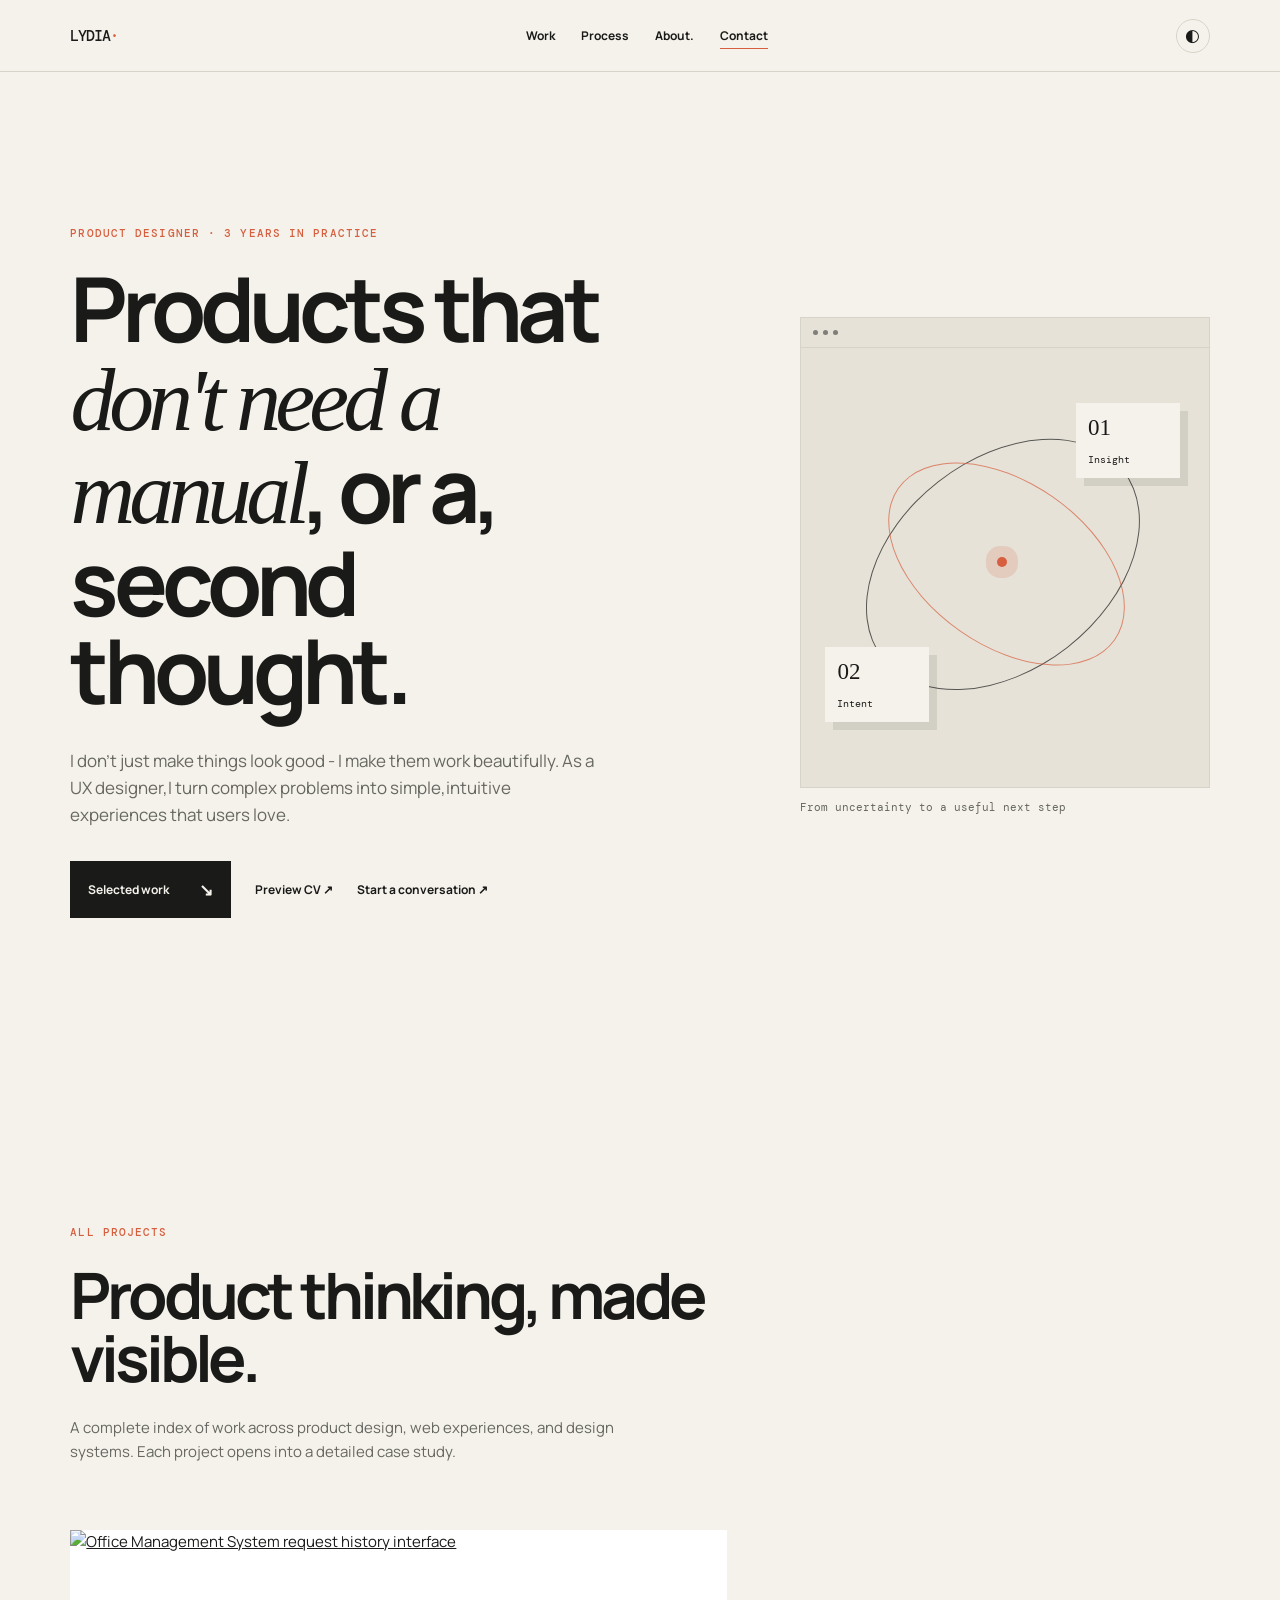
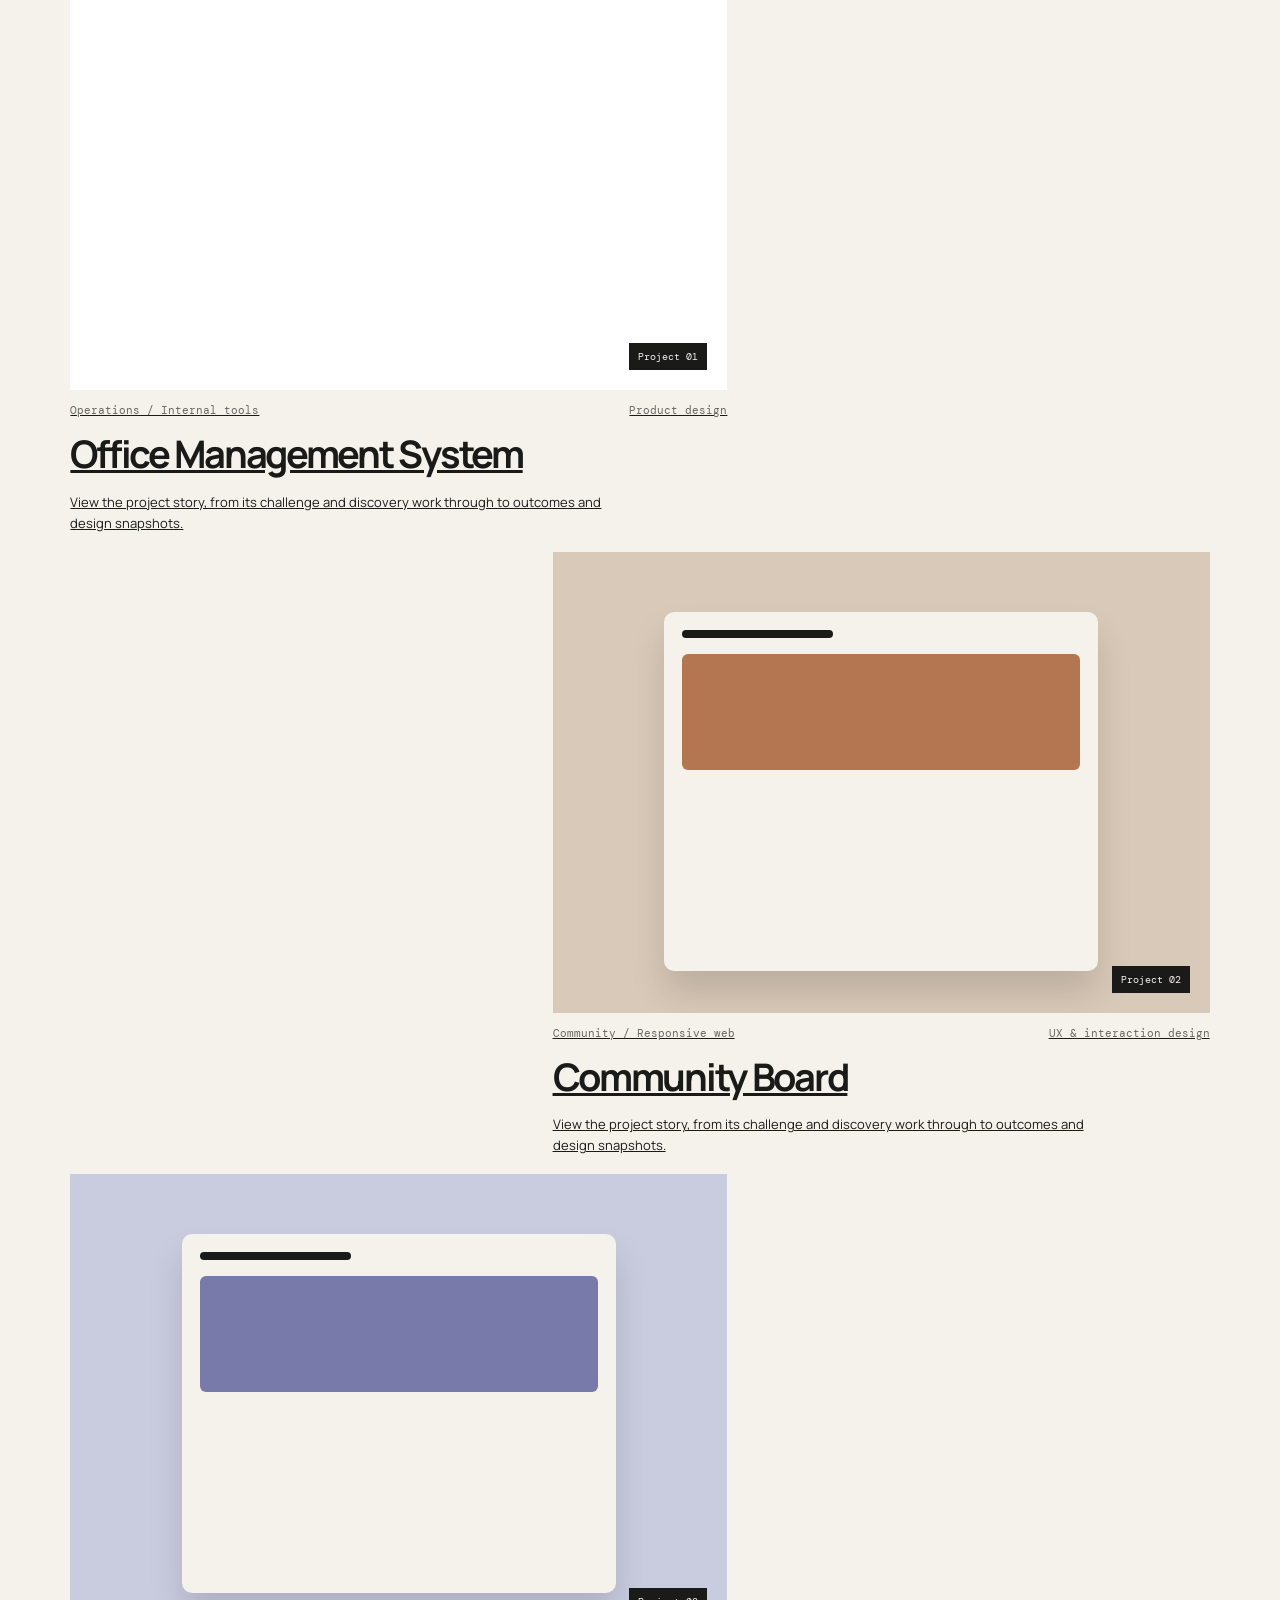
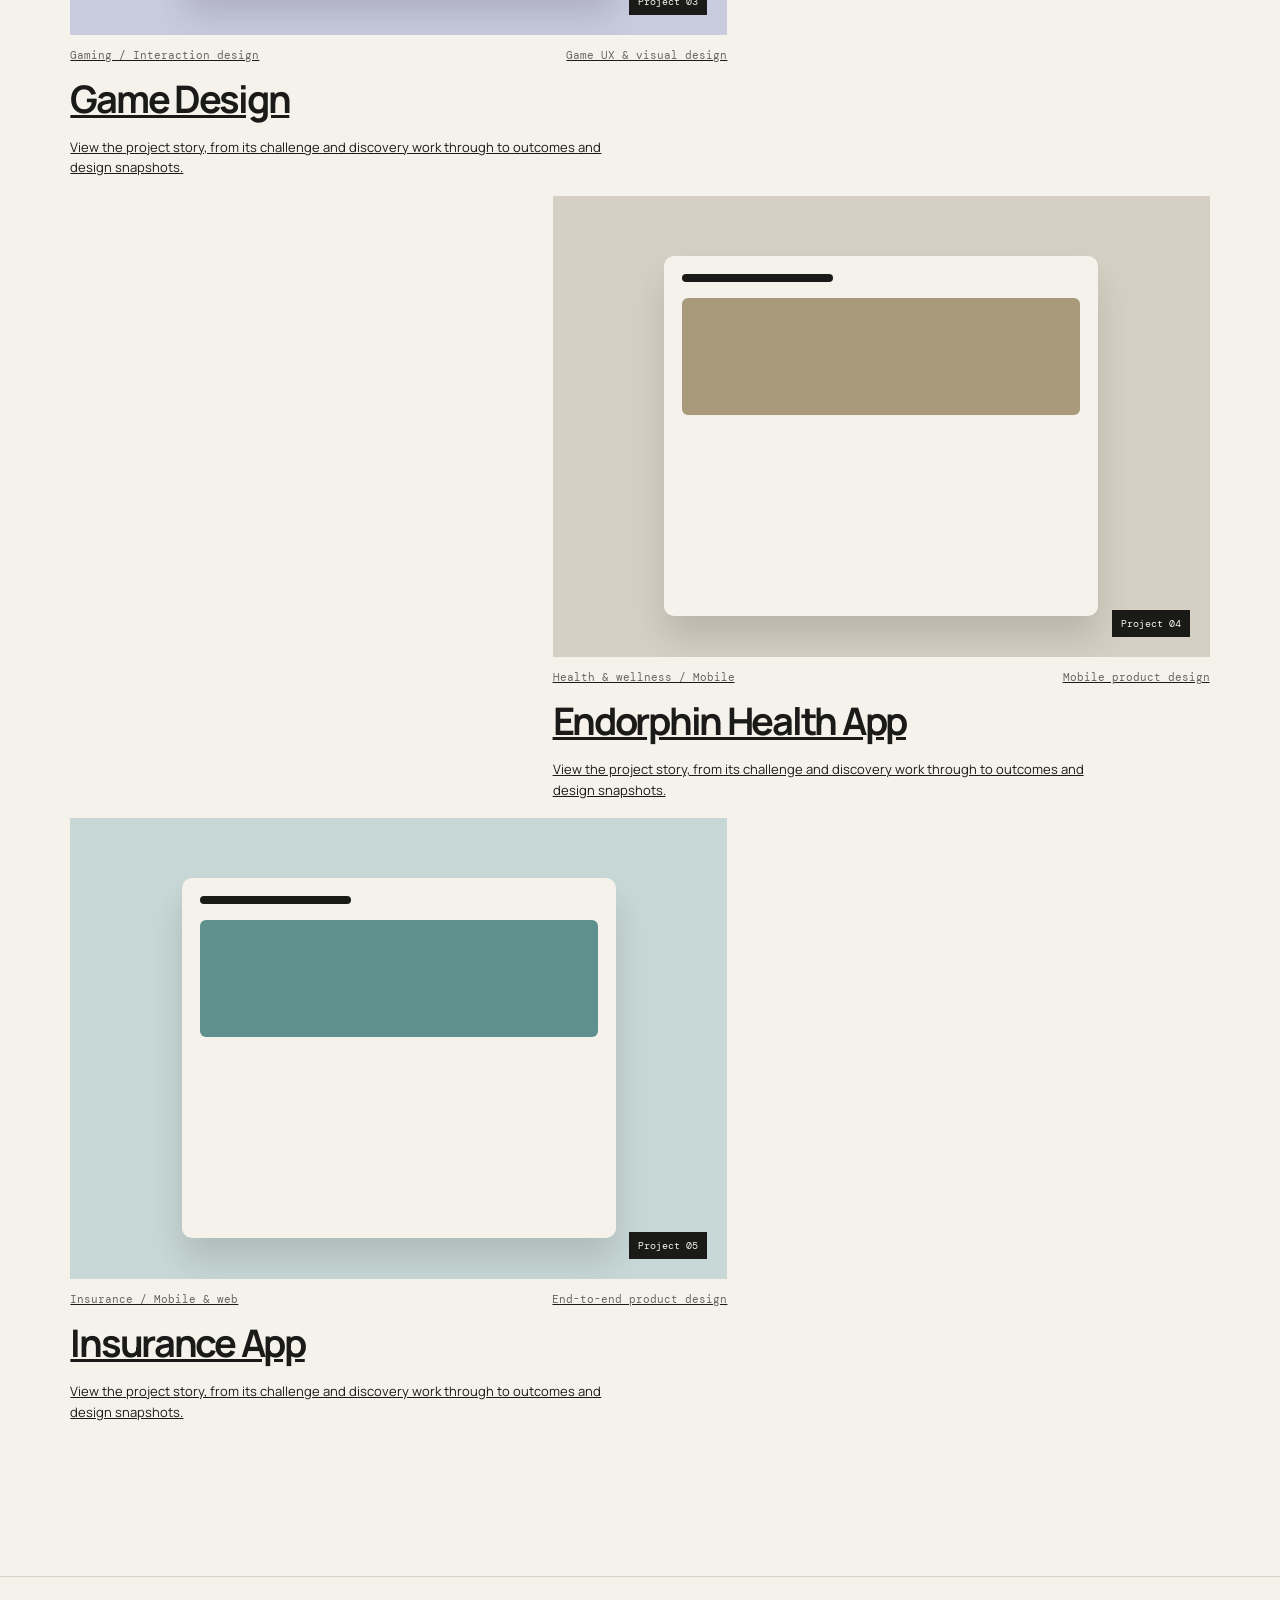
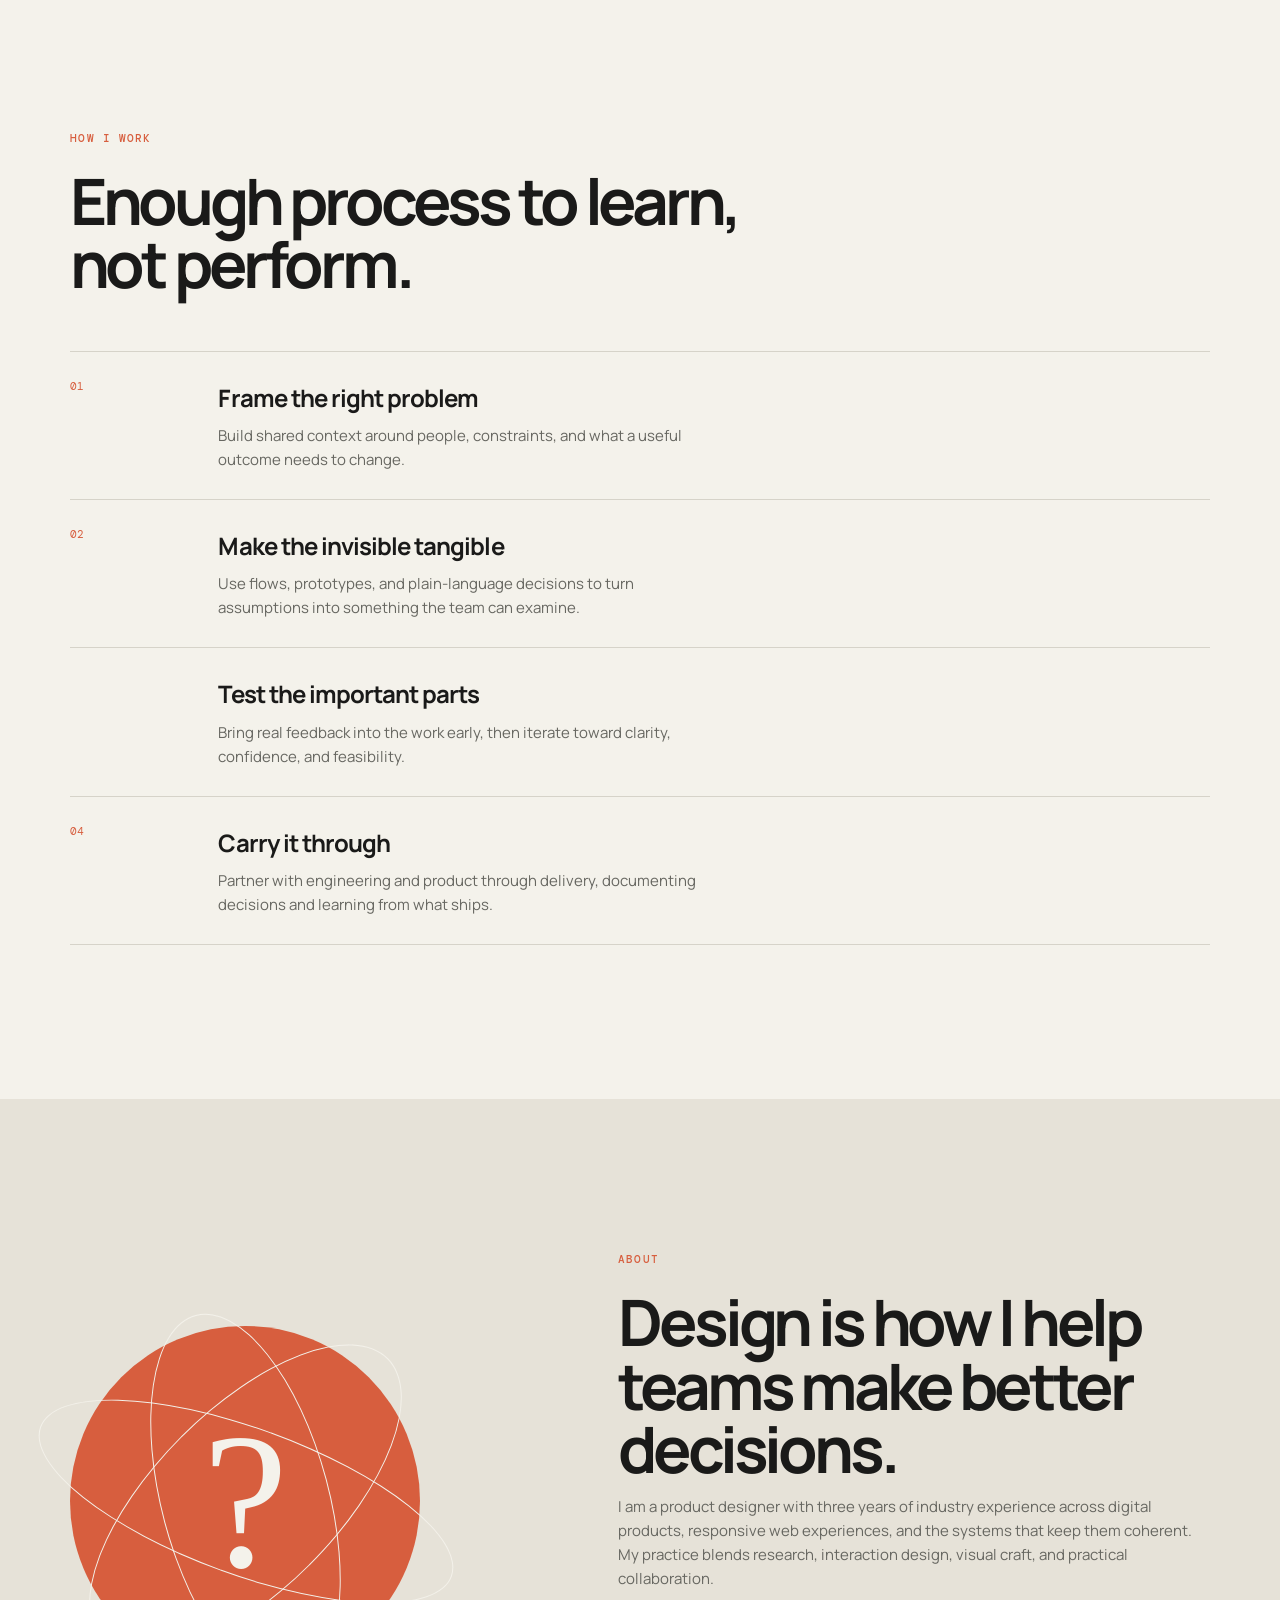
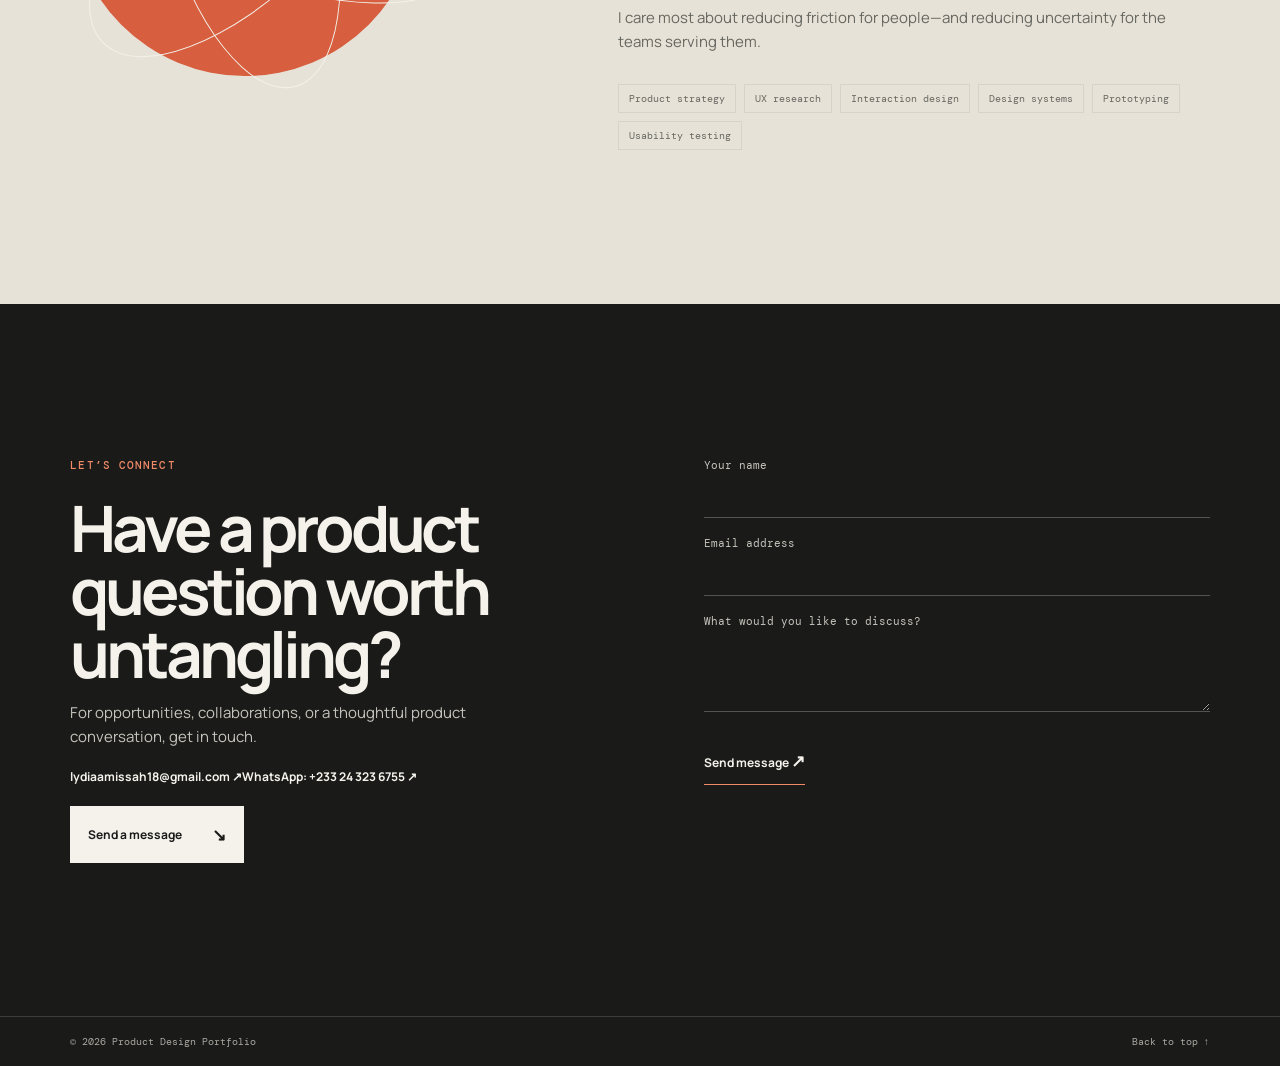
==== index.html @ f897aefe "Add WhatsApp contact link" ====
<!doctype html>
<html lang="en">
  <head>
    <meta charset="UTF-8" />
    <meta name="viewport" content="width=device-width, initial-scale=1.0" />
    <meta name="description" content="Product design portfolio" />
    <title>Product Designer — Portfolio</title>
    <link rel="preconnect" href="https://fonts.googleapis.com" />
    <link rel="preconnect" href="https://fonts.gstatic.com" crossorigin />
    <link href="https://fonts.googleapis.com/css2?family=DM+Mono:wght@400;500&family=Manrope:wght@400;500;600;700;800&display=swap" rel="stylesheet" />
    <link rel="stylesheet" href="styles.css" />
    <link rel="stylesheet" href="project-featured.css" />
  </head>
  <body>
    <a class="skip-link" href="#main">Skip to content</a>
    <div class="cursor-glow" aria-hidden="true"></div>
    <header class="site-header">
      <a class="wordmark" href="#top" aria-label="Portfolio home">LYDIA<span>·</span></a>
      <nav aria-label="Primary navigation">
        <a href="#work">Work</a><a href="#process">Process</a><a href="#about">About.</a><a href="#contact">Contact</a>
      </nav>
      <button class="theme-toggle" type="button" aria-label="Switch colour theme"><span aria-hidden="true">◐</span></button>
    </header>

    <main id="main">
      <section class="hero section" id="top">
        <div class="hero-copy reveal">
          <p class="eyebrow">Product designer · 3 years in practice</p>
          <h1>Products that <em>don't need a manual</em>, or a, second thought.</h1>
          <p class="lede">I don't just make things look good - I make them work beautifully. As a UX designer,I turn complex problems into simple,intuitive experiences that users love.</p>
          <div class="hero-actions"><a class="button" href="#work">Selected work <span>↘</span></a><a class="text-link" href="https://drive.google.com/file/d/1zPmy1d26vRxPrmOS3AzMEjlGAGNSc1TD/preview" target="_blank" rel="noopener noreferrer">Preview CV <span>↗</span></a><a class="text-link" href="#contact">Start a conversation <span>↗</span></a></div>
        </div>
        <div class="hero-art reveal" aria-hidden="true">
          <div class="art-window"><div class="art-bar"><i></i><i></i><i></i></div><div class="art-orbit orbit-one"></div><div class="art-orbit orbit-two"></div><div class="art-card art-card-one"><b>01</b><span>Insight</span></div><div class="art-card art-card-two"><b>02</b><span>Intent</span></div><div class="art-dot"></div></div>
          <p class="art-label">From uncertainty to a useful next step</p>
        </div>
      </section>

      <section class="section work-section" id="work">
        <div class="section-intro reveal"><p class="eyebrow">All projects</p><h2>Product thinking, made visible.</h2><p>A complete index of work across product design, web experiences, and design systems. Each project opens into a detailed case study.</p></div>
        <div class="project-grid" id="project-grid" aria-live="polite"></div>
      </section>

      <section class="section process-section" id="process">
        <div class="section-intro reveal"><p class="eyebrow">How I work</p><h2>Enough process to learn, not perform.</h2></div>
        <ol class="process-list">
          <li class="reveal"><span>01</span><div><h3>Frame the right problem</h3><p>Build shared context around people, constraints, and what a useful outcome needs to change.</p></div></li>
          <li class="reveal"><span>02</span><div><h3>Make the invisible tangible</h3><p>Use flows, prototypes, and plain-language decisions to turn assumptions into something the team can examine.</p></div></li>
          <li class="reveal"><span></span><div><h3>Test the important parts</h3><p>Bring real feedback into the work early, then iterate toward clarity, confidence, and feasibility.</p></div></li>
          <li class="reveal"><span>04</span><div><h3>Carry it through</h3><p>Partner with engineering and product through delivery, documenting decisions and learning from what ships.</p></div></li>
        </ol>
      </section>

      <section class="section about-section" id="about">
        <div class="about-mark reveal" aria-hidden="true"><span>?</span><i></i><i></i><i></i></div>
        <div class="about-copy reveal"><p class="eyebrow">About</p><h2>Design is how I help teams make better decisions.</h2><p>I am a product designer with three years of industry experience across digital products, responsive web experiences, and the systems that keep them coherent. My practice blends research, interaction design, visual craft, and practical collaboration.</p><p>I care most about reducing friction for people—and reducing uncertainty for the teams serving them.</p><div class="capabilities"><span>Product strategy</span><span>UX research</span><span>Interaction design</span><span>Design systems</span><span>Prototyping</span><span>Usability testing</span></div></div>
      </section>

      <section class="contact section" id="contact">
          <div class="contact-copy reveal"><p class="eyebrow">Let’s connect</p><h2>Have a product question worth untangling?</h2><p>For opportunities, collaborations, or a thoughtful product conversation, get in touch.</p><a class="text-link contact-email" href="mailto:lydiaamissah18@gmail.com">lydiaamissah18@gmail.com <span>↗</span></a><a class="text-link contact-whatsapp" href="https://wa.me/233243236755" target="_blank" rel="noopener noreferrer">WhatsApp: +233 24 323 6755 <span>↗</span></a><a class="button button-light" href="#contact-form">Send a message <span>↘</span></a></div>
        <form class="contact-form reveal" id="contact-form" novalidate>
          <div><label for="name">Your name</label><input id="name" name="name" autocomplete="name" required /></div>
          <div><label for="email">Email address</label><input id="email" name="email" type="email" autocomplete="email" required /></div>
          <div><label for="message">What would you like to discuss?</label><textarea id="message" name="message" rows="3" required></textarea></div>
          <button type="submit" class="form-submit">Send message <span>↗</span></button>
          <p class="form-status" aria-live="polite"></p>
        </form>
      </section>
    </main>
    <footer><span>© <span id="year"></span> Product Design Portfolio</span><a href="#top">Back to top ↑</a></footer>

    <dialog class="case-study" id="case-study" aria-labelledby="dialog-title"><button class="dialog-close" type="button" aria-label="Close case study">×</button><div id="dialog-content"></div></dialog>
    <script src="script.js"></script>
  </body>
</html>
---- styles.css ----
:root{--ink:#1a1a19;--paper:#f4f2eb;--muted:#676761;--line:#d6d3c9;--accent:#d75e3e;--panel:#e6e2d8;--inverse:#1a1a19;--serif:Georgia,serif;--sans:Manrope,Arial,sans-serif;--mono:'DM Mono',monospace}*{box-sizing:border-box}html{scroll-behavior:smooth}body{margin:0;background:var(--paper);color:var(--ink);font:15px/1.6 var(--sans);transition:.3s background,.3s color}.skip-link{position:fixed;z-index:30;top:8px;left:8px;transform:translateY(-150%);background:var(--ink);color:var(--paper);padding:8px}.skip-link:focus{transform:none}.site-header{height:72px;padding:0 5.5vw;position:sticky;top:0;z-index:10;display:flex;align-items:center;justify-content:space-between;border-bottom:1px solid var(--line);background:color-mix(in srgb,var(--paper) 92%,transparent);backdrop-filter:blur(12px)}.wordmark{font:500 15px var(--mono);letter-spacing:-1px;color:inherit;text-decoration:none}.wordmark span,.eyebrow{color:var(--accent)}nav{display:flex;gap:26px}nav a,.text-link,footer a{position:relative;color:inherit;text-decoration:none;font-size:12px;font-weight:700}nav a:after,.text-link:after{content:'';position:absolute;bottom:-4px;left:0;width:0;height:1px;background:var(--accent);transition:.25s}nav a:hover:after,nav a.active:after,.text-link:hover:after{width:100%}.theme-toggle{width:34px;height:34px;border:1px solid var(--line);border-radius:50%;background:none;color:inherit;font-size:17px;cursor:pointer}.section{padding:clamp(80px,12vw,160px) 5.5vw}.hero{min-height:calc(100vh - 72px);display:grid;grid-template-columns:1.15fr .85fr;gap:7vw;align-items:center}.eyebrow{margin:0 0 24px;font:500 11px var(--mono);letter-spacing:.1em;text-transform:uppercase}.hero h1,h2{margin:0;letter-spacing:-.065em;line-height:.99}.hero h1{max-width:850px;font-size:clamp(48px,7vw,104px)}.hero h1 em{font-family:var(--serif);font-weight:400}.lede{max-width:540px;margin:32px 0;color:var(--muted);font-size:17px}.hero-actions{display:flex;align-items:center;gap:24px}.button{display:inline-flex;align-items:center;gap:30px;padding:14px 17px;border:1px solid var(--ink);background:var(--ink);color:var(--paper);text-decoration:none;font-size:12px;font-weight:700;transition:.2s}.button:hover{border-color:var(--accent);background:var(--accent);transform:translateY(-3px)}.button span,.form-submit span{font-size:17px}.hero-art{justify-self:end}.art-window{position:relative;width:min(32vw,430px);aspect-ratio:1/1.15;overflow:hidden;border:1px solid var(--line);background:var(--panel)}.art-bar{height:30px;padding:0 12px;display:flex;align-items:center;gap:5px;border-bottom:1px solid var(--line)}.art-bar i{width:5px;height:5px;border-radius:50%;background:var(--ink);opacity:.5}.art-orbit{position:absolute;border:1px solid var(--ink);border-radius:50%;opacity:.7}.orbit-one{top:30%;left:12%;width:75%;height:45%;transform:rotate(-38deg);animation:spin 15s linear infinite}.orbit-two{top:35%;left:18%;width:65%;height:35%;border-color:var(--accent);transform:rotate(35deg);animation:reverse 11s linear infinite}.art-dot{position:absolute;top:51%;left:48%;width:10px;height:10px;border-radius:50%;background:var(--accent);box-shadow:0 0 0 11px #d75e3e2c}.art-card{position:absolute;display:flex;flex-direction:column;gap:12px;width:104px;padding:12px;background:var(--paper);box-shadow:8px 8px #00000016;font:10px var(--mono)}.art-card b{font:400 23px var(--serif)}.art-card-one{top:18%;right:7%;animation:float 5s ease-in-out infinite}.art-card-two{bottom:14%;left:6%;animation:float 5s 1s ease-in-out infinite}.art-label{margin:12px 0;color:var(--muted);font:11px var(--mono)}.section-intro{max-width:670px}.section-intro h2,.about-copy h2,.contact h2{font-size:clamp(38px,5vw,68px)}.section-intro>p:last-child{max-width:550px;margin-top:26px;color:var(--muted)}code{font:11px var(--mono)}.project-grid{display:grid;grid-template-columns:repeat(12,1fr);gap:18px;margin-top:66px}.project{grid-column:span 7;padding:0;border:0;background:none;color:inherit;text-align:left;cursor:pointer}.project:nth-child(even){grid-column:6/span 7}.project-visual{position:relative;height:clamp(265px,36vw,480px);overflow:hidden;padding:18px;background:var(--project-color);transition:.35s transform}.project:hover .project-visual,.project:focus-visible .project-visual{transform:scale(.985)}.visual-ui{position:absolute;top:13%;left:17%;width:66%;height:78%;padding:18px;border-radius:10px;background:var(--paper);box-shadow:0 22px 35px #0002}.visual-ui:before{content:'';display:block;width:38%;height:8px;margin-bottom:16px;border-radius:9px;background:var(--ink)}.visual-ui:after{content:'';display:block;height:36%;margin-top:16px;border-radius:6px;background:var(--project-detail)}.visual-chip{position:absolute;right:20px;bottom:20px;padding:7px 9px;background:var(--ink);color:var(--paper);font:10px var(--mono)}.project-meta{display:flex;justify-content:space-between;gap:12px;padding-top:13px;color:var(--muted);font:11px var(--mono)}.project h3{margin:6px 0 8px;font-size:clamp(23px,3vw,38px);letter-spacing:-.06em}.project-outcome{max-width:540px;margin:0;font-size:13px}.process-section{border-top:1px solid var(--line)}.process-list{margin:55px 0 0;padding:0;list-style:none;border-top:1px solid var(--line)}.process-list li{display:grid;grid-template-columns:13% 1fr;padding:27px 0;border-bottom:1px solid var(--line)}.process-list span{color:var(--accent);font:11px var(--mono)}.process-list h3{margin:0;font-size:24px;letter-spacing:-.04em}.process-list p{max-width:500px;margin:7px 0 0;color:var(--muted)}.about-section{display:grid;grid-template-columns:.8fr 1.2fr;gap:12vw;align-items:center;background:var(--panel)}.about-mark{position:relative;display:grid;place-items:center;width:min(30vw,350px);aspect-ratio:1;border-radius:50%;background:var(--accent);color:var(--paper);font:clamp(100px,15vw,200px) var(--serif)}.about-mark i{position:absolute;width:115%;height:52%;border:1px solid var(--paper);border-radius:50%;transform:rotate(-45deg)}.about-mark i:nth-child(3){width:125%;height:42%;transform:rotate(20deg)}.about-mark i:nth-child(4){width:110%;height:48%;transform:rotate(75deg)}.about-copy>p:not(.eyebrow){max-width:620px;color:var(--muted)}.capabilities{display:flex;flex-wrap:wrap;gap:8px;margin-top:30px}.capabilities span{padding:7px 10px;border:1px solid var(--line);color:var(--muted);font:10px var(--mono)}.contact{display:grid;grid-template-columns:1fr 1fr;gap:10vw;background:var(--inverse);color:var(--paper)}.contact .eyebrow{color:#f08a69}.contact-copy p:not(.eyebrow){max-width:430px;color:#c6c4bc}.button-light{margin-top:18px;border-color:var(--paper);background:var(--paper);color:var(--inverse)}.contact-form{display:grid;align-content:start;gap:18px}.contact-form label{display:block;margin-bottom:6px;color:#c6c4bc;font:11px var(--mono)}.contact-form input,.contact-form textarea{width:100%;padding:10px 0;border:0;border-bottom:1px solid #535353;outline:0;background:transparent;color:var(--paper);font:14px var(--sans)}.contact-form input:focus,.contact-form textarea:focus{border-color:#f08a69}.form-submit{justify-self:start;padding:12px 0;border:0;border-bottom:1px solid #f08a69;background:none;color:var(--paper);font:700 12px var(--sans);cursor:pointer}.form-status{margin:0;color:#f08a69;font-size:12px}footer{display:flex;justify-content:space-between;padding:18px 5.5vw;border-top:1px solid #3c3c3c;background:var(--inverse);color:#aaa8a1;font:10px var(--mono)}footer a{font:10px var(--mono)}.case-study{width:min(850px,calc(100% - 32px));max-height:min(88vh,800px);padding:clamp(35px,6vw,80px);border:0;background:var(--paper);color:var(--ink)}.case-study::backdrop{background:#0009;backdrop-filter:blur(3px)}.dialog-close{position:absolute;top:12px;right:16px;border:0;background:none;color:inherit;font-size:32px;cursor:pointer}.case-header{padding-right:40px}.case-header h2{font-size:clamp(36px,5vw,60px)}.case-meta{margin-top:15px;color:var(--muted);font:11px var(--mono)}.case-body{display:grid;gap:28px;margin-top:48px}.case-body section{padding-top:16px;border-top:1px solid var(--line)}.case-body h3{margin:0 0 10px;font-size:12px;letter-spacing:.08em;text-transform:uppercase}.case-body p{max-width:630px;margin:0;color:var(--muted)}.reveal{opacity:0;transform:translateY(20px);transition:.7s opacity,.7s transform}.reveal.visible{opacity:1;transform:none}@keyframes spin{to{transform:rotate(322deg)}}@keyframes reverse{to{transform:rotate(-325deg)}}@keyframes float{50%{transform:translateY(-9px)}}.dark{--ink:#eeece6;--paper:#151515;--muted:#a4a29b;--line:#3b3b39;--panel:#222220;--inverse:#eceae4}.dark .contact{color:#171717}.dark .contact-copy p:not(.eyebrow),.dark .contact-form label{color:#55534e}.dark .contact-form input,.dark .contact-form textarea{color:#171717;border-color:#aaa79f}.dark .form-submit{color:#171717}.dark footer{border-color:#d2cfc8;background:#eceae4;color:#55534e}@media(prefers-reduced-motion:reduce){*,*:before,*:after{animation:none!important;transition:none!important;scroll-behavior:auto!important}}@media(max-width:700px){.site-header{padding:0 22px}nav{gap:13px}.section{padding:82px 22px}.hero{display:block;padding-top:90px}.hero-art{width:max-content;margin:70px auto 0}.art-window{width:min(82vw,390px)}.project,.project:nth-child(even){grid-column:span 12}.about-section,.contact{grid-template-columns:1fr;gap:55px}.about-mark{width:220px}.process-list li{grid-template-columns:20% 1fr}footer{padding:18px 22px}}@media(max-width:430px){nav a:nth-child(2),nav a:nth-child(3){display:none}.hero h1{font-size:47px}}
---- project-featured.css ----
.has-featured-image .project-visual{padding:0;background:#fff}.project-featured-image{display:block;width:100%;height:100%;object-fit:contain;object-position:center}
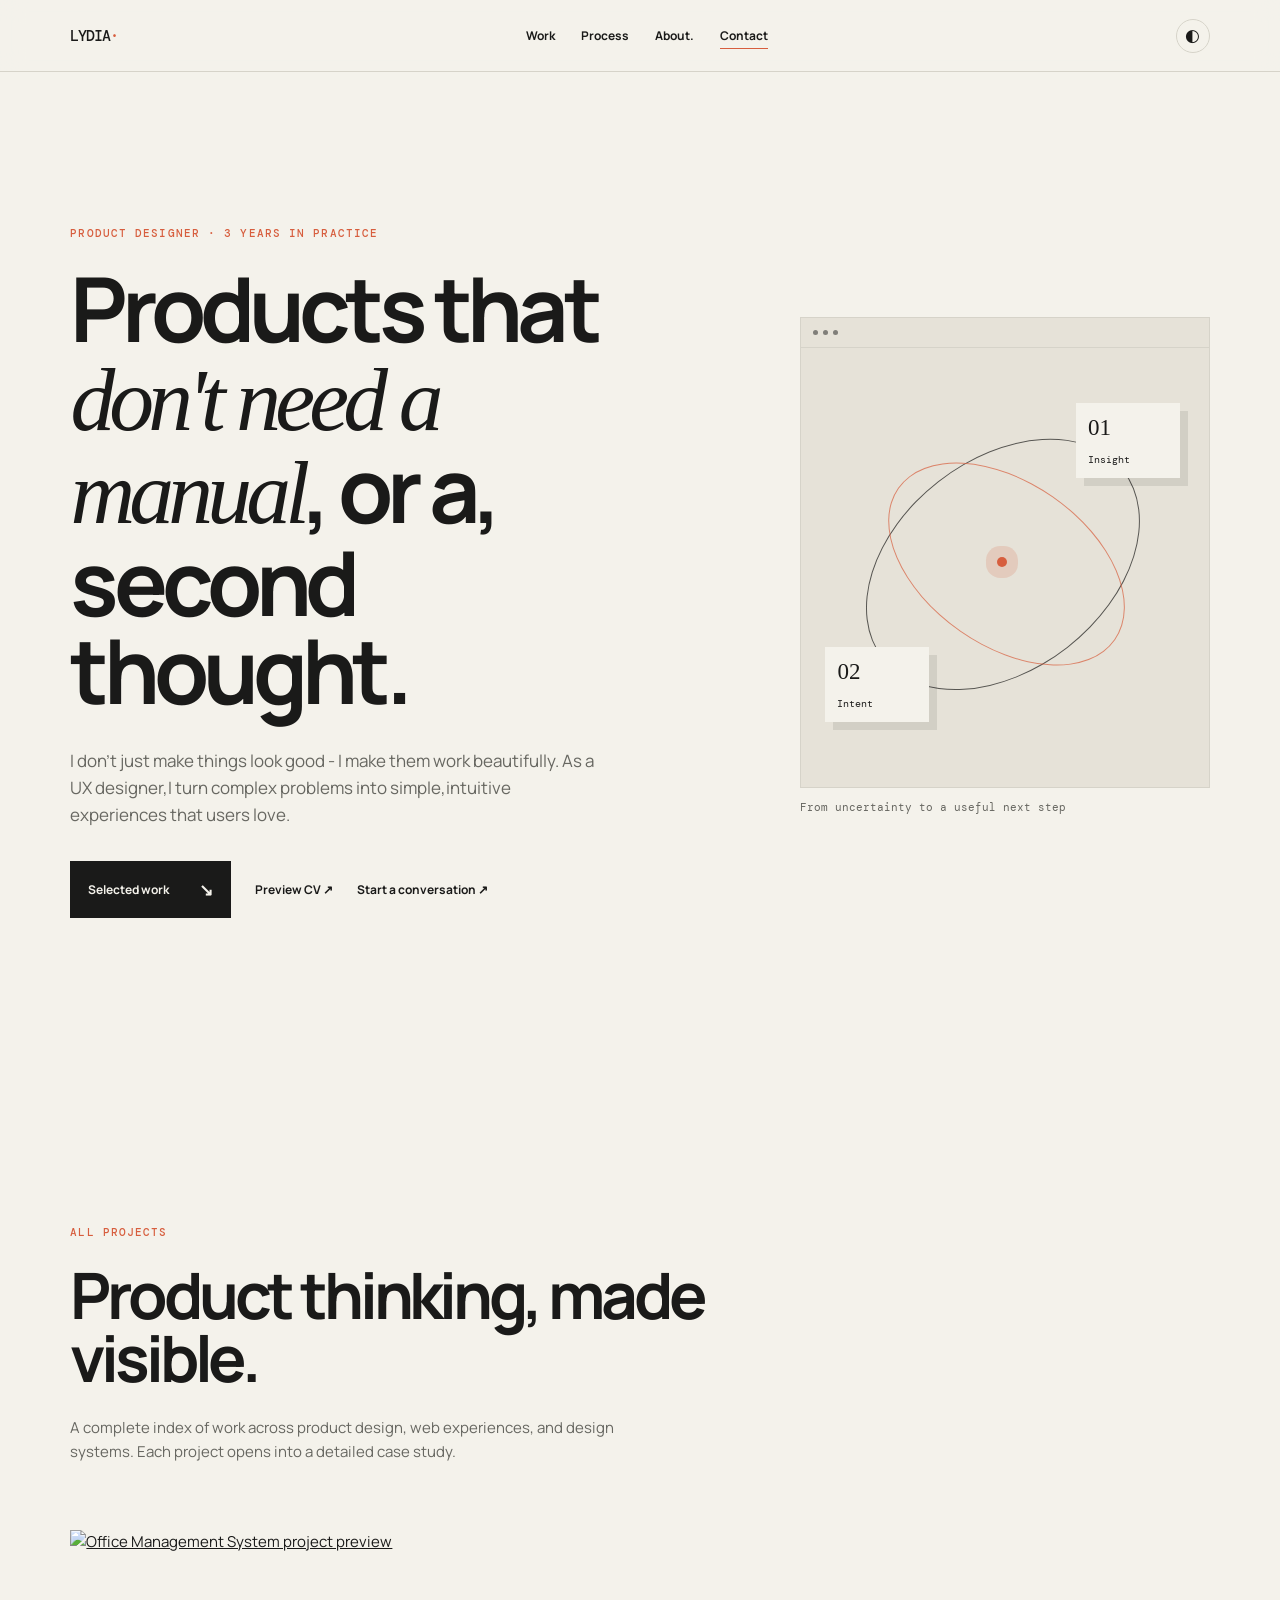
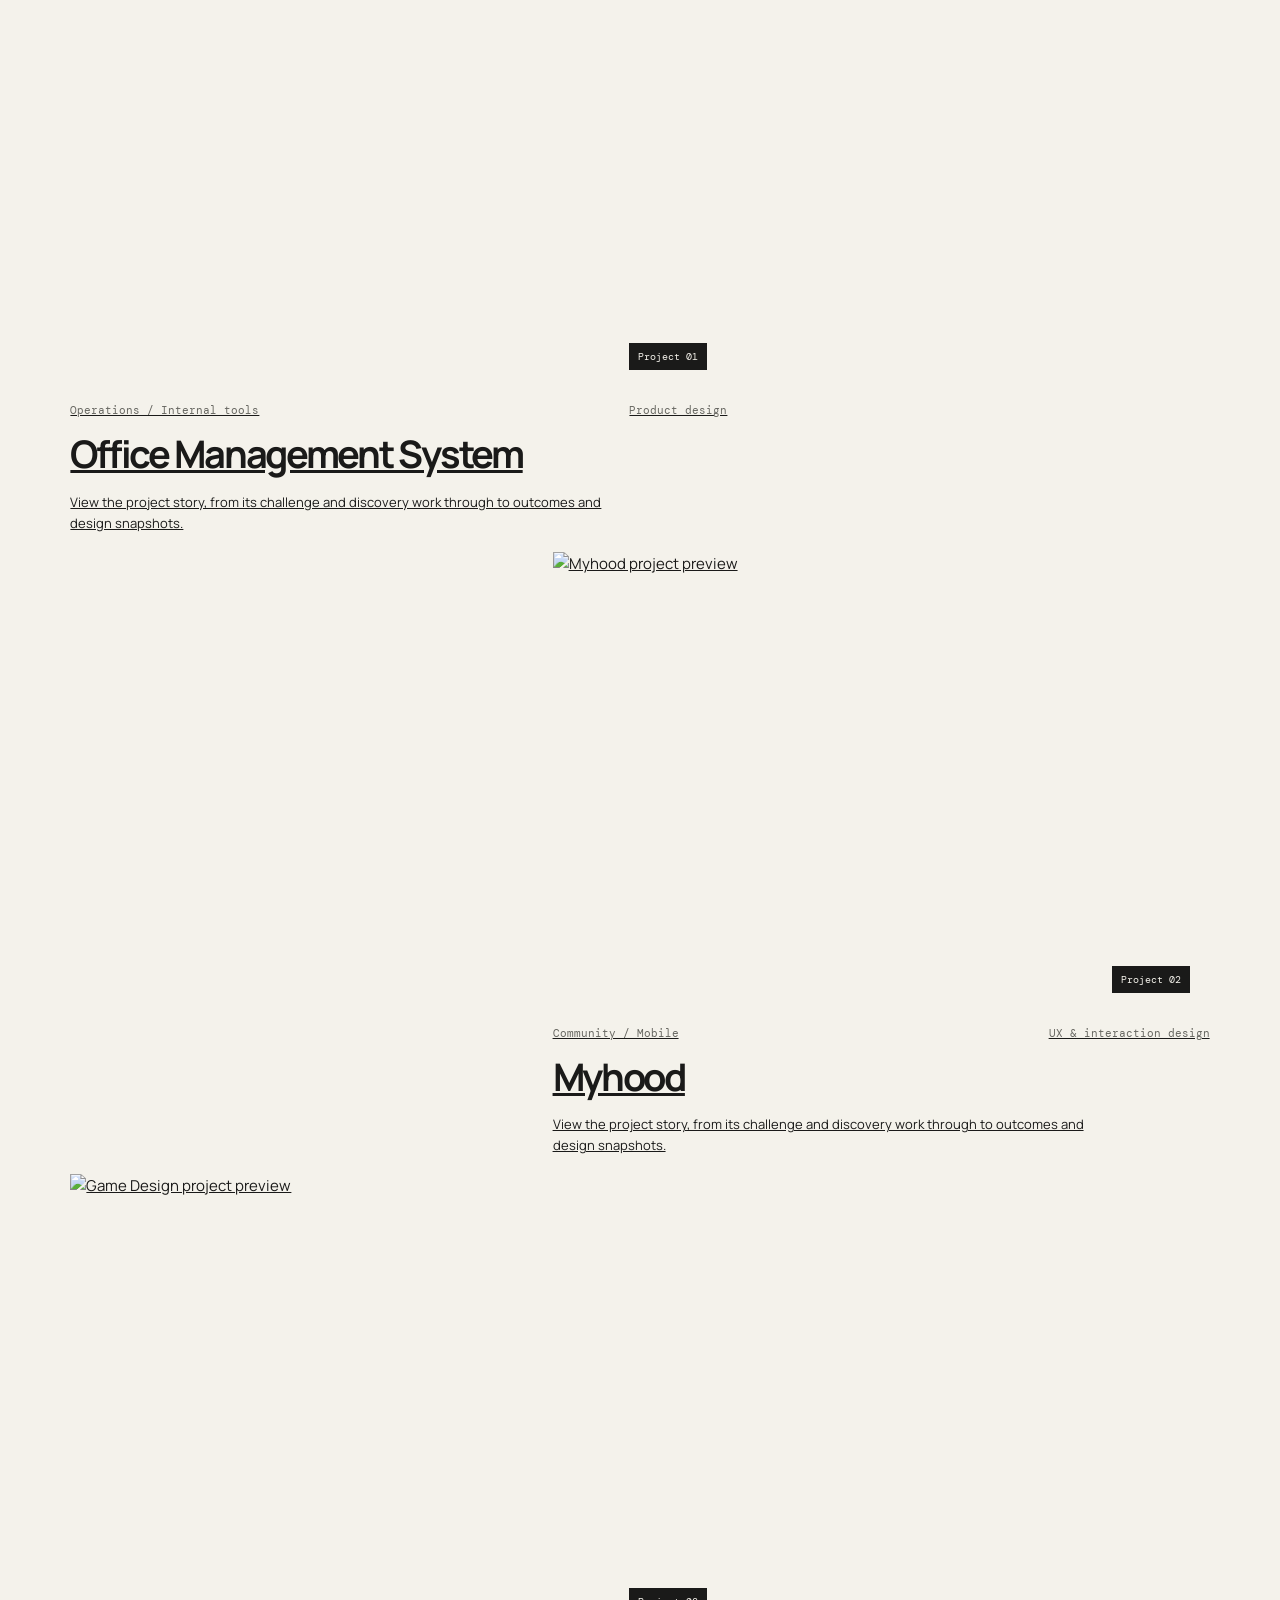
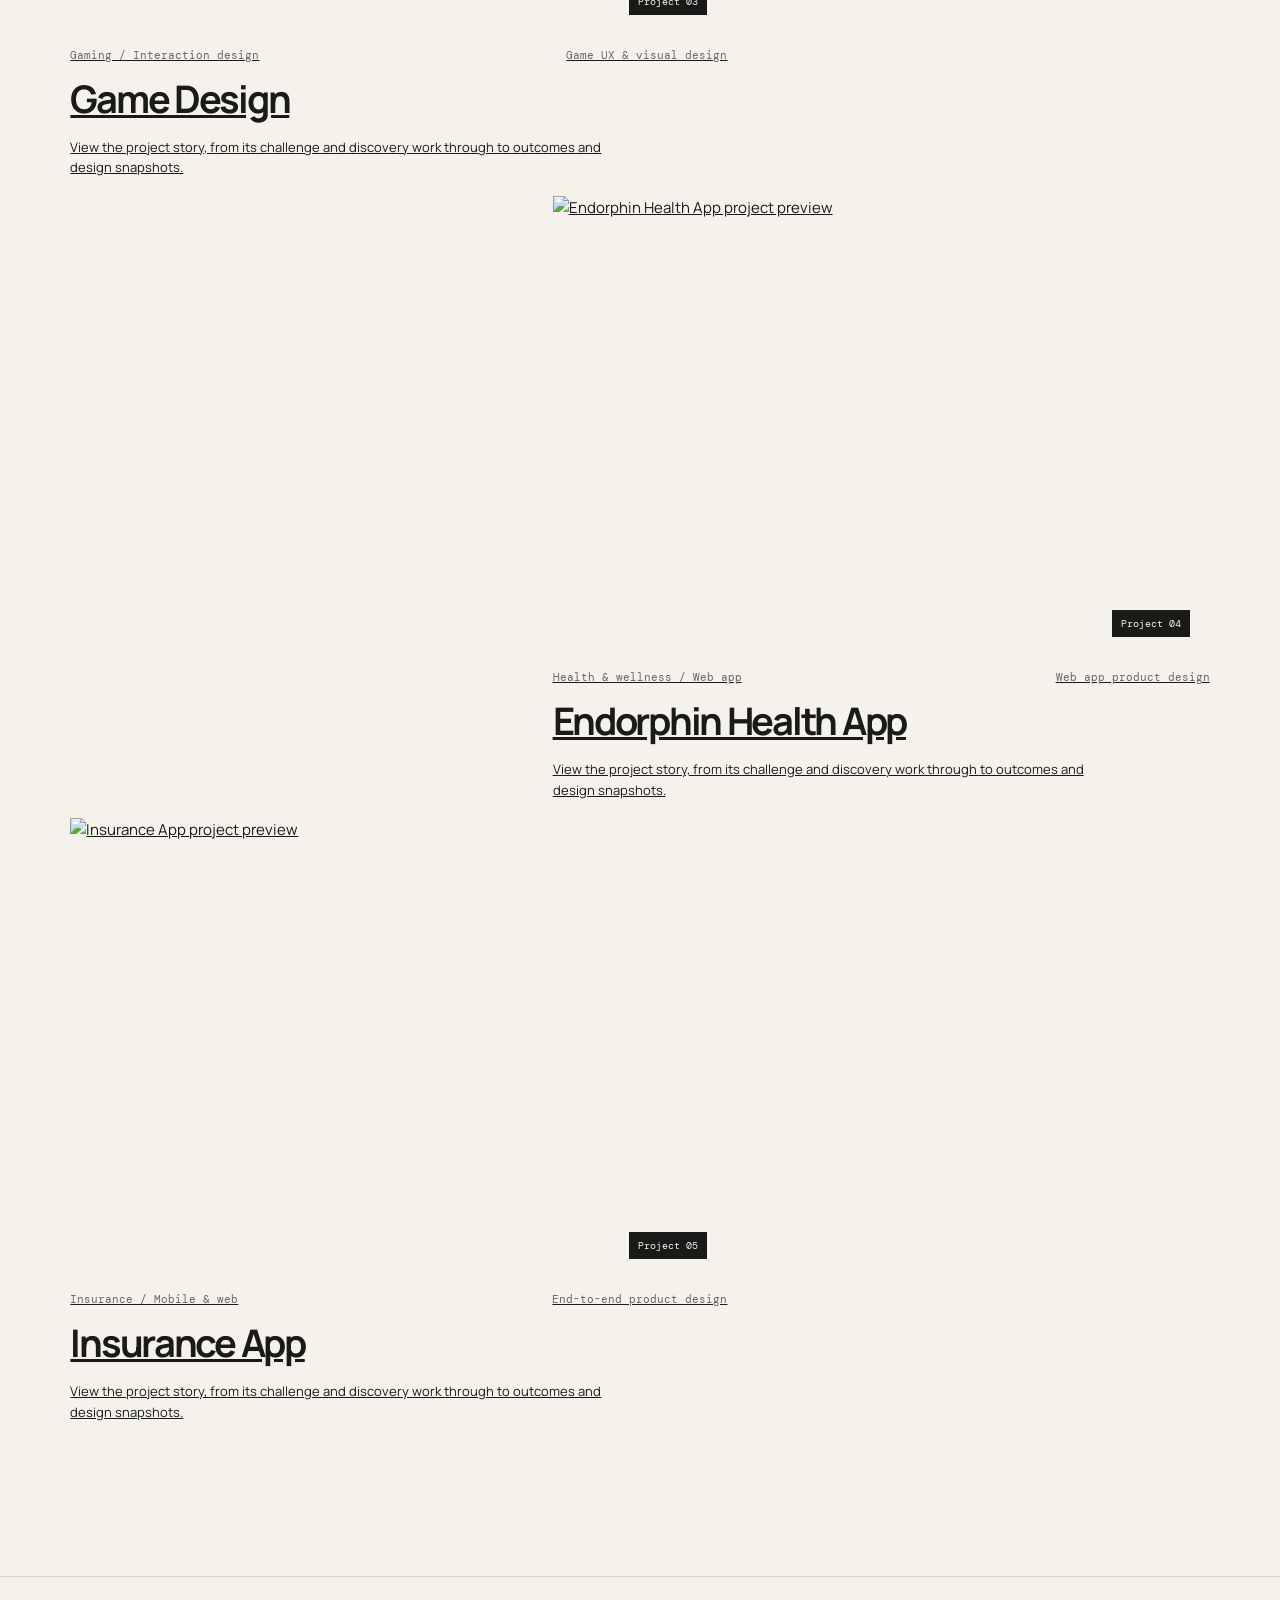
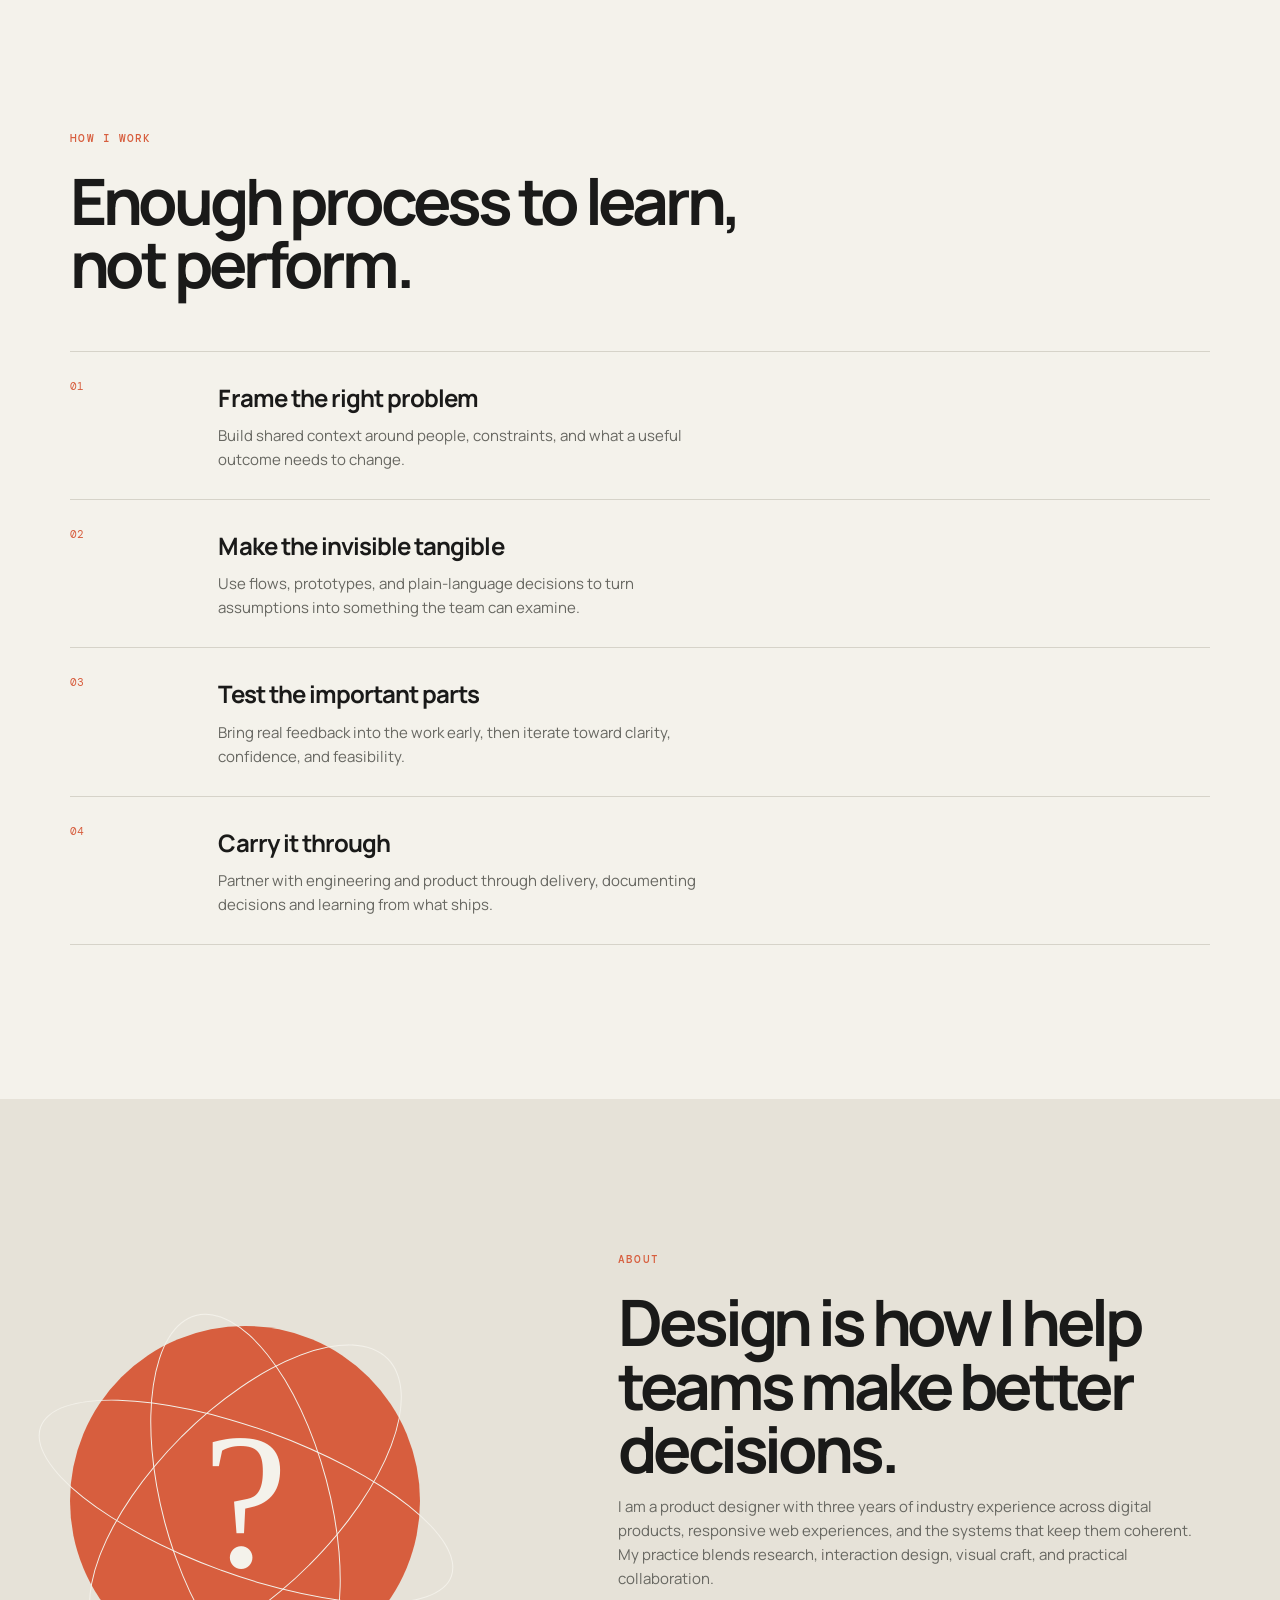
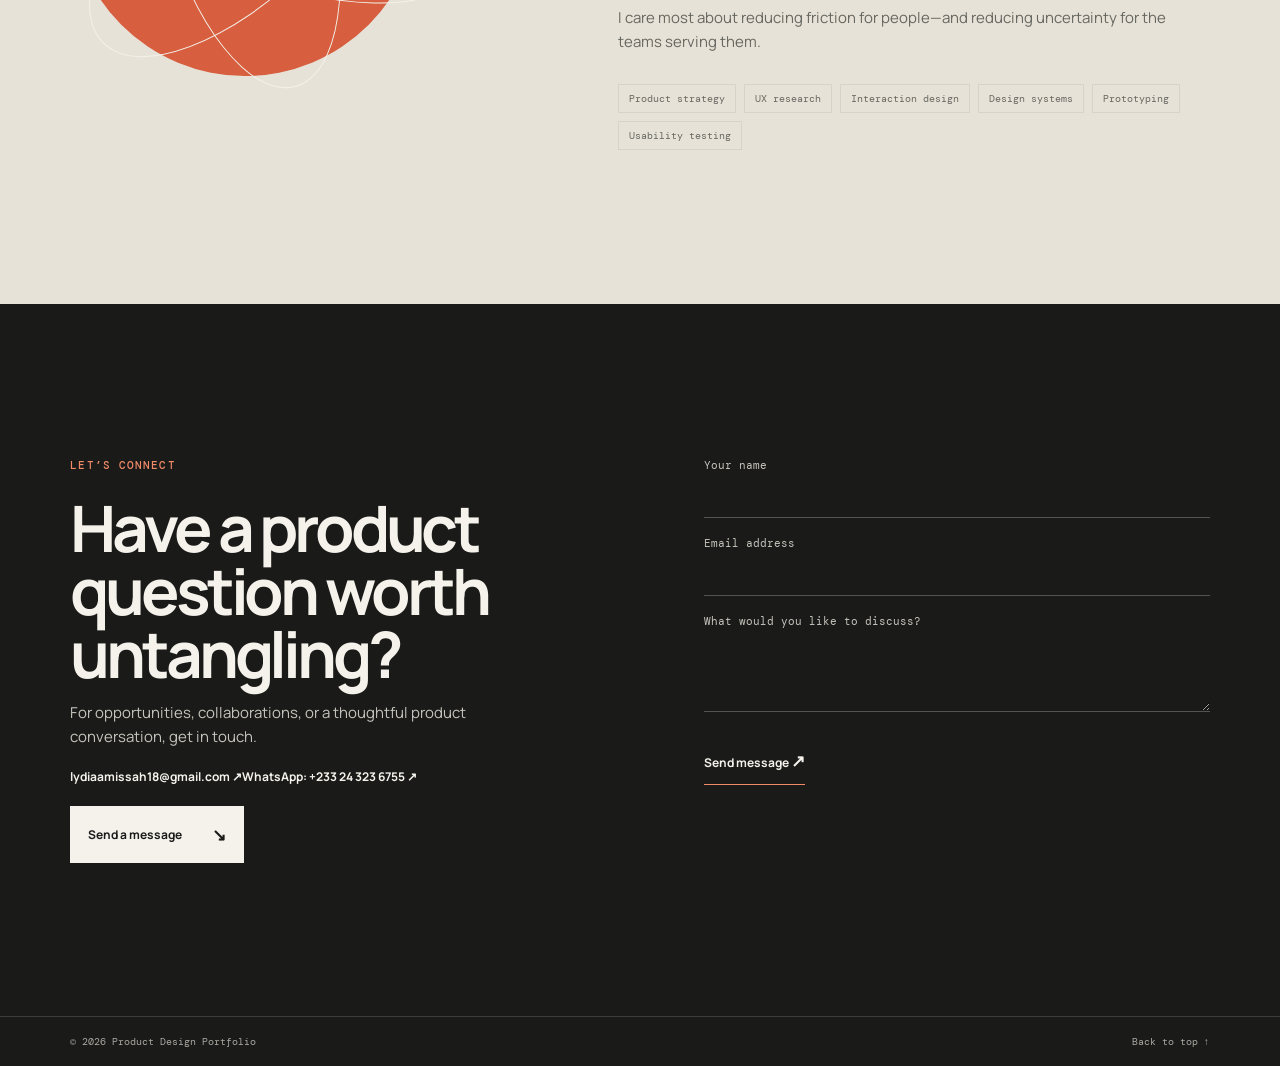
==== commit 9cb85ec7: "Restore process step number" ====
--- a/index.html
+++ b/index.html
@@ -46,7 +46,7 @@
         <ol class="process-list">
           <li class="reveal"><span>01</span><div><h3>Frame the right problem</h3><p>Build shared context around people, constraints, and what a useful outcome needs to change.</p></div></li>
           <li class="reveal"><span>02</span><div><h3>Make the invisible tangible</h3><p>Use flows, prototypes, and plain-language decisions to turn assumptions into something the team can examine.</p></div></li>
-          <li class="reveal"><span></span><div><h3>Test the important parts</h3><p>Bring real feedback into the work early, then iterate toward clarity, confidence, and feasibility.</p></div></li>
+          <li class="reveal"><span>03</span><div><h3>Test the important parts</h3><p>Bring real feedback into the work early, then iterate toward clarity, confidence, and feasibility.</p></div></li>
           <li class="reveal"><span>04</span><div><h3>Carry it through</h3><p>Partner with engineering and product through delivery, documenting decisions and learning from what ships.</p></div></li>
         </ol>
       </section>
--- a/project-featured.css
+++ b/project-featured.css
@@ -1 +1 @@
-.has-featured-image .project-visual{padding:0;background:#fff}.project-featured-image{display:block;width:100%;height:100%;object-fit:contain;object-position:center}
+.has-featured-image .project-visual{padding:0;background:none}.project-featured-image{display:block;width:100%;height:100%;object-fit:contain;object-position:center}
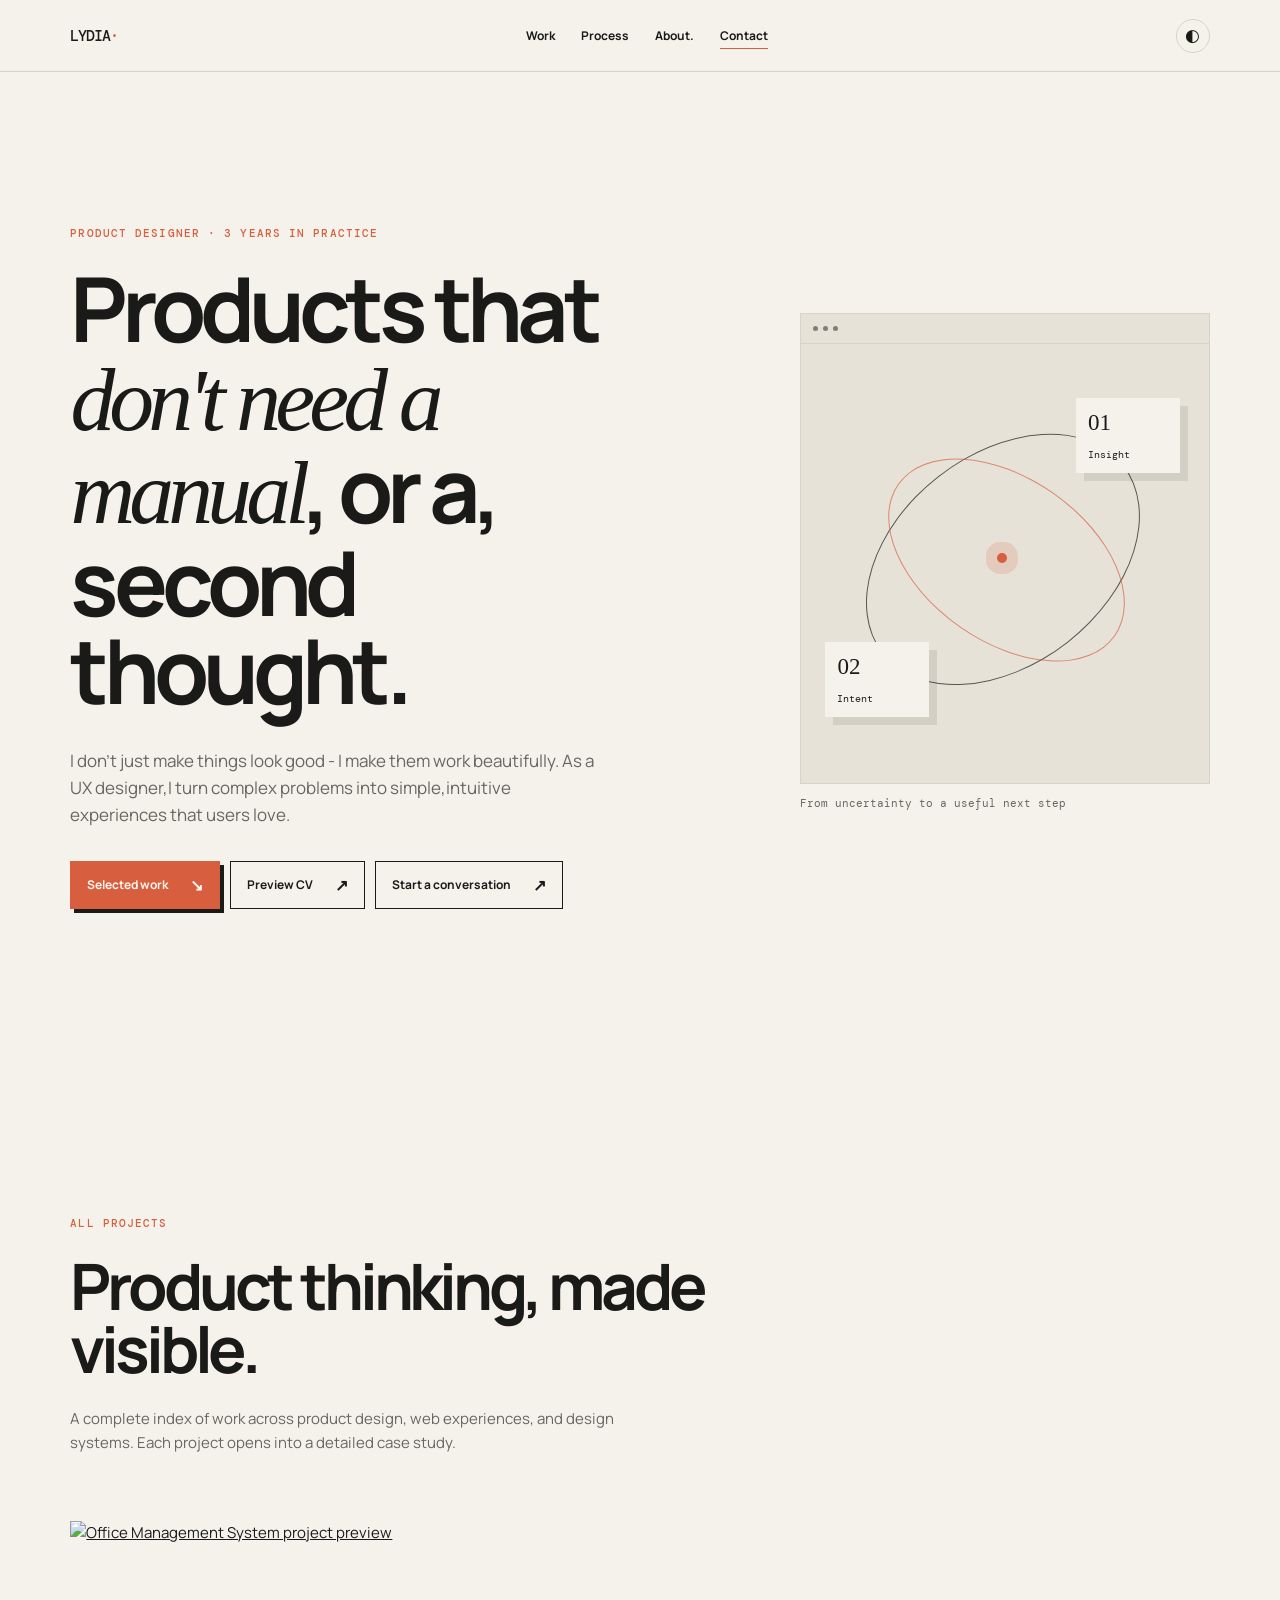
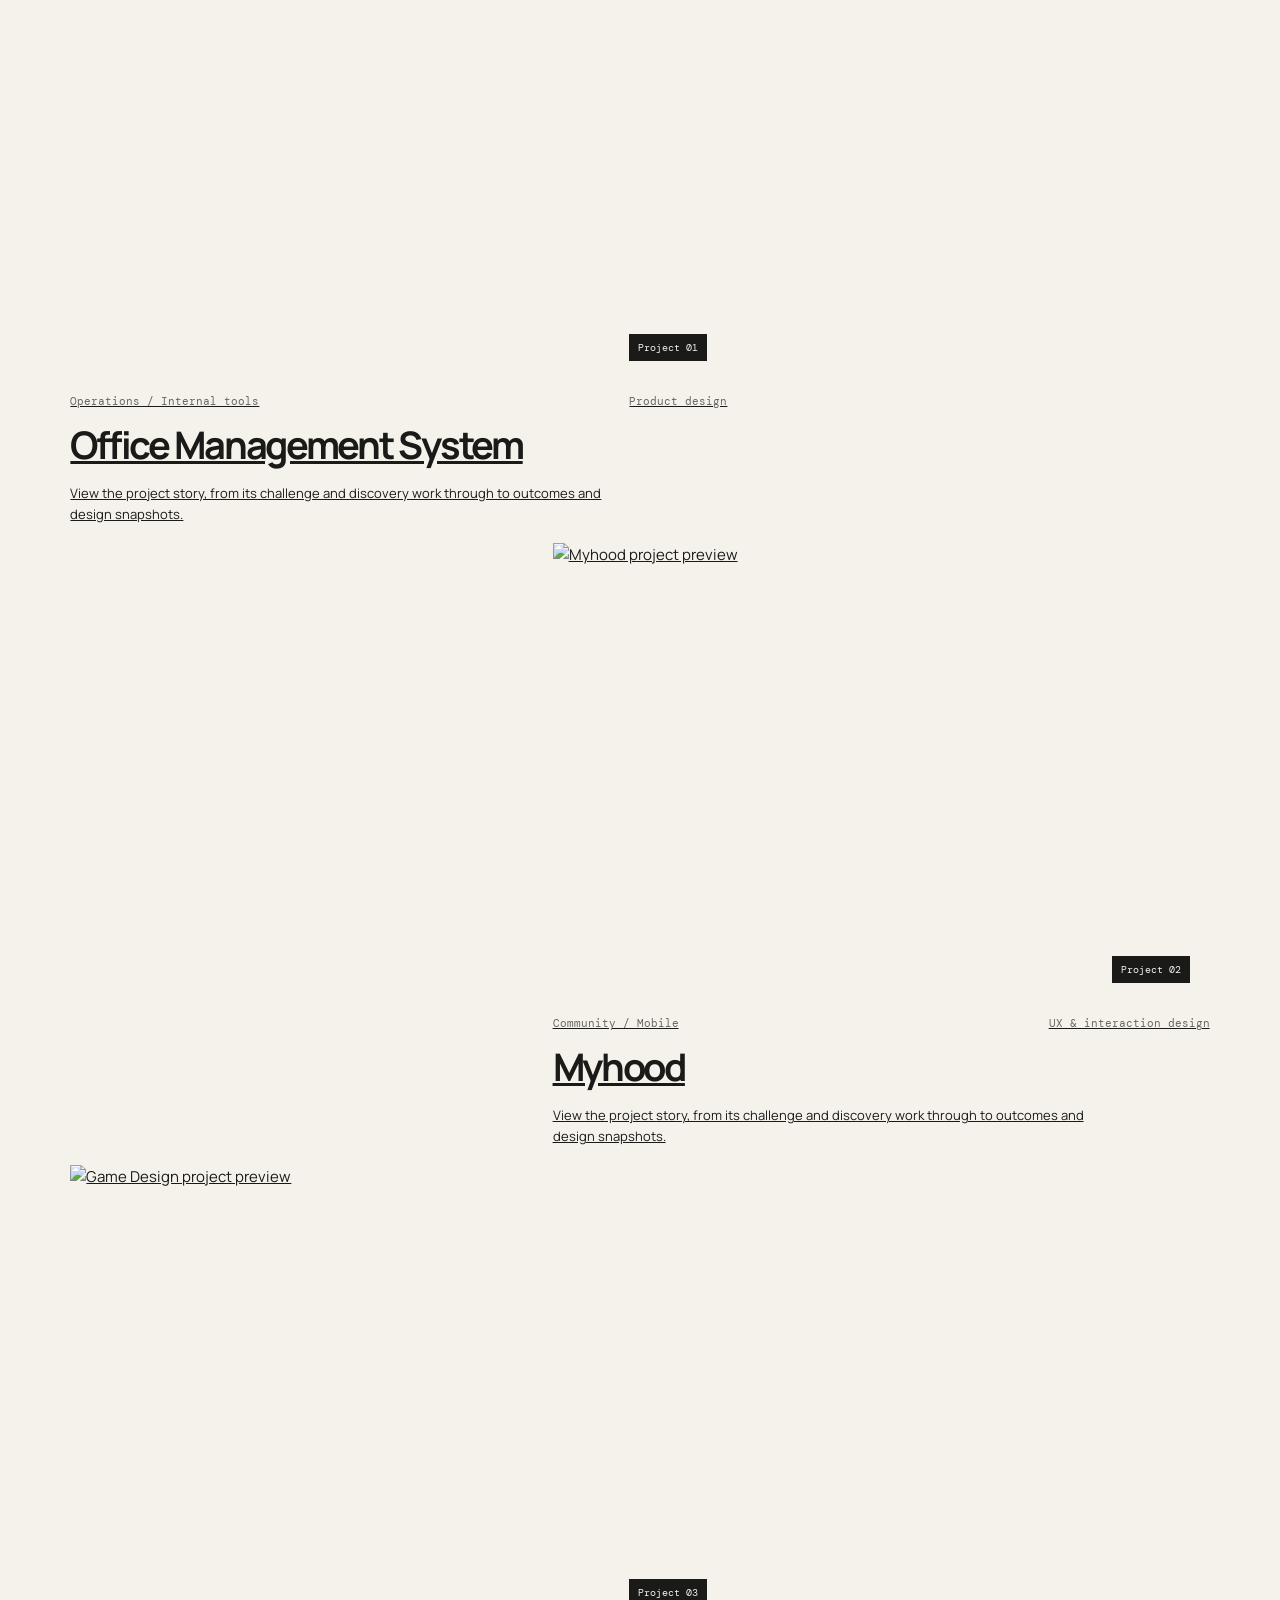
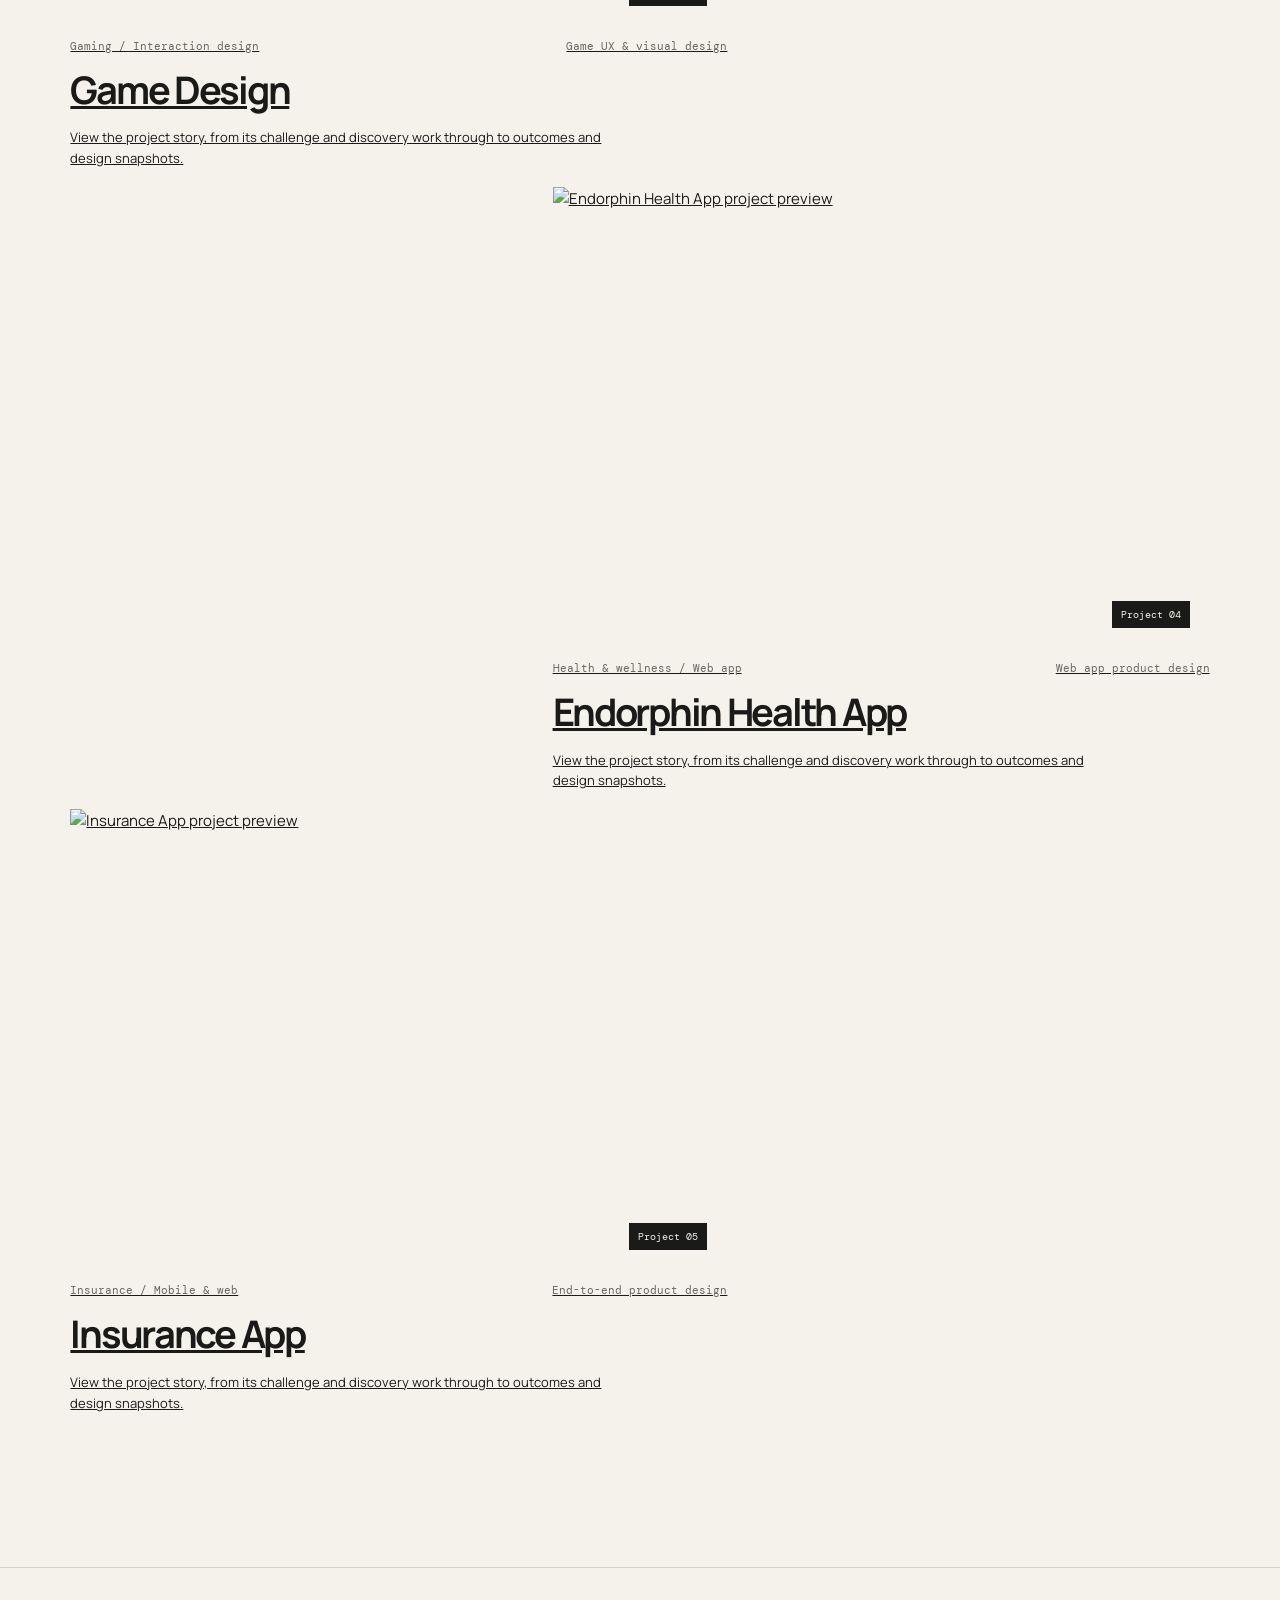
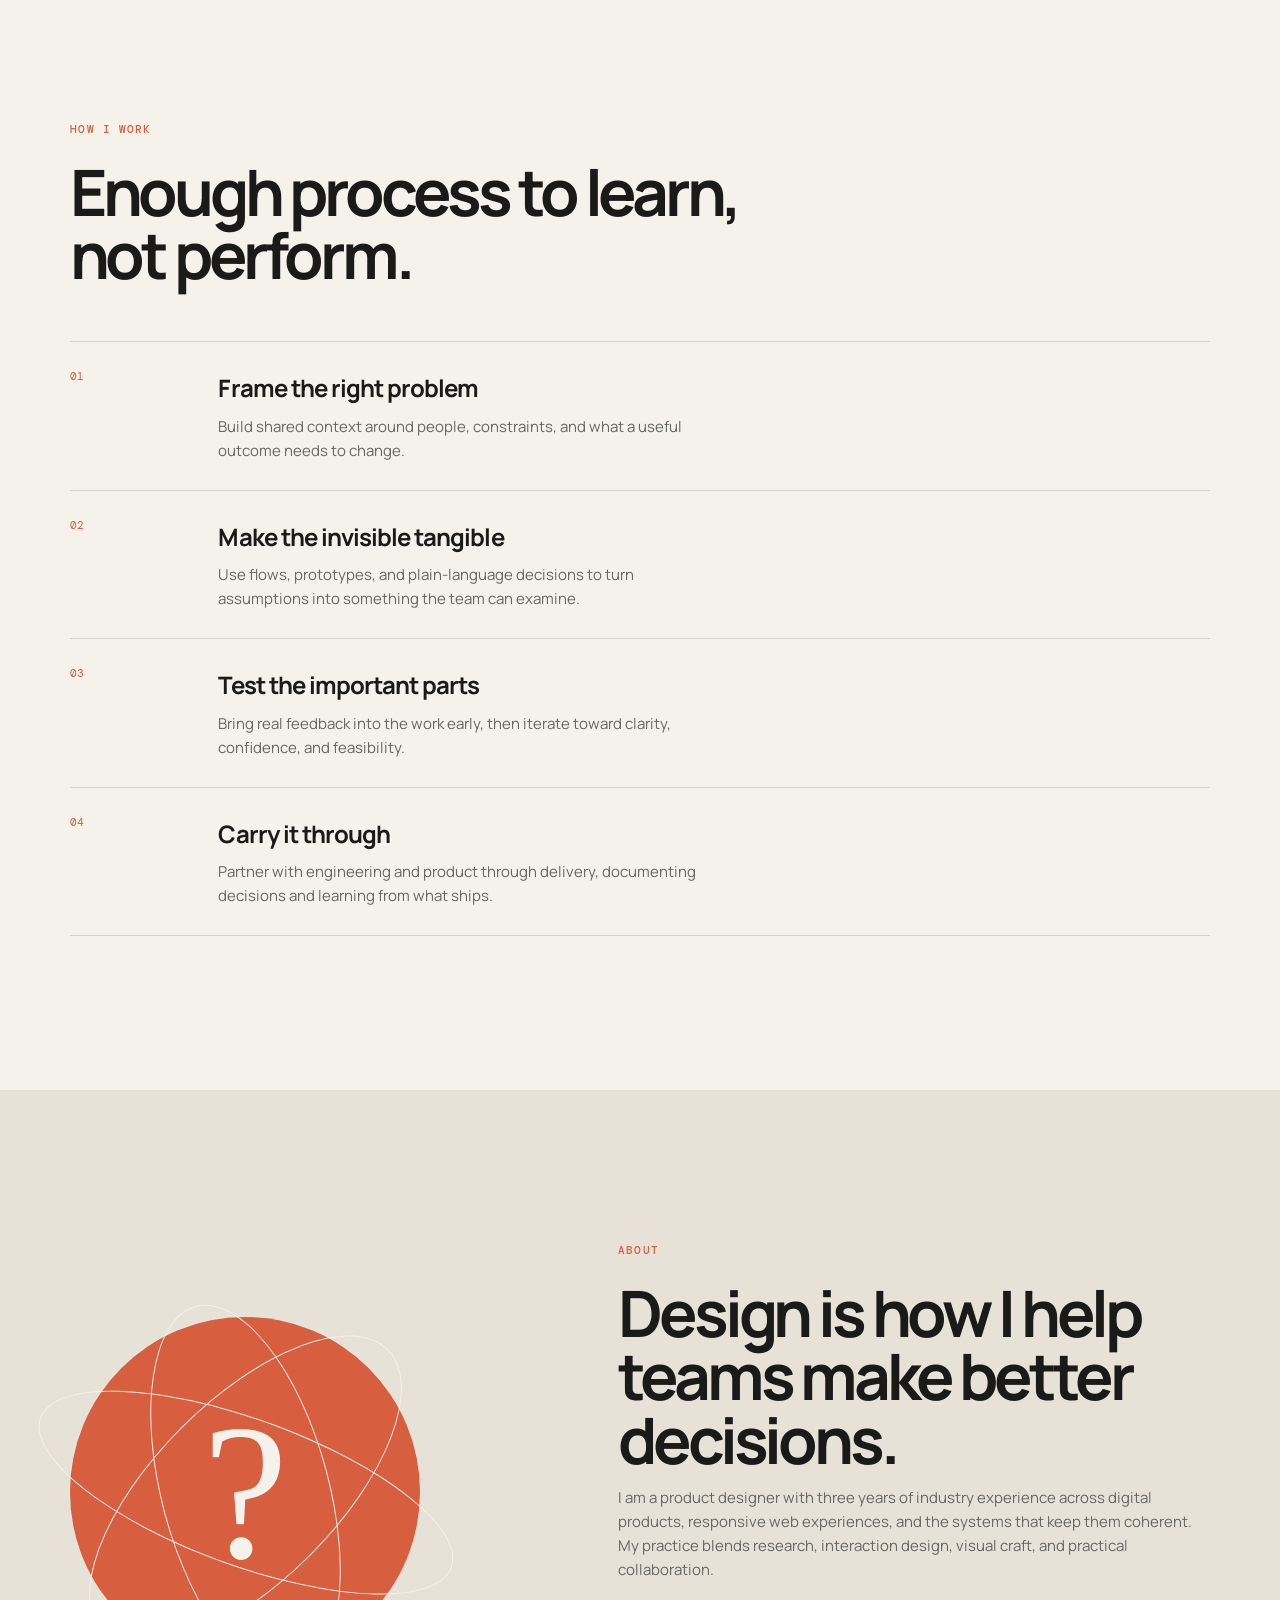
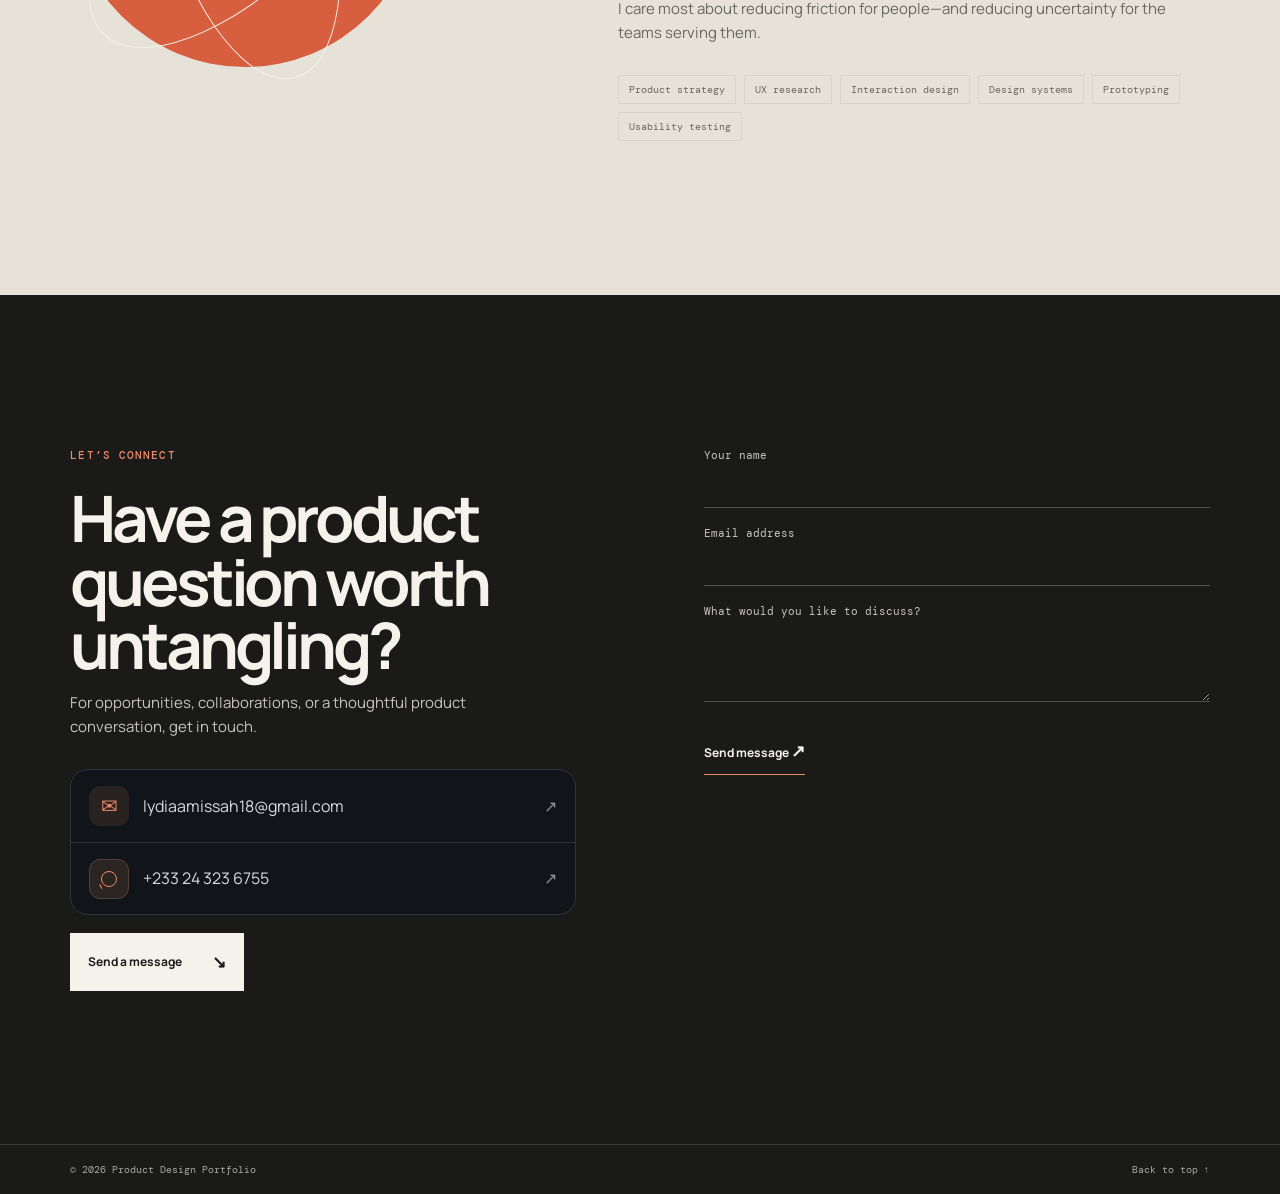
==== commit 21b7a68f: "Refine contact panel palette and icons" ====
--- a/index.html
+++ b/index.html
@@ -57,7 +57,7 @@
       </section>
 
       <section class="contact section" id="contact">
-          <div class="contact-copy reveal"><p class="eyebrow">Let’s connect</p><h2>Have a product question worth untangling?</h2><p>For opportunities, collaborations, or a thoughtful product conversation, get in touch.</p><a class="text-link contact-email" href="mailto:lydiaamissah18@gmail.com">lydiaamissah18@gmail.com <span>↗</span></a><a class="text-link contact-whatsapp" href="https://wa.me/233243236755" target="_blank" rel="noopener noreferrer">WhatsApp: +233 24 323 6755 <span>↗</span></a><a class="button button-light" href="#contact-form">Send a message <span>↘</span></a></div>
+          <div class="contact-copy reveal"><p class="eyebrow">Let’s connect</p><h2>Have a product question worth untangling?</h2><p>For opportunities, collaborations, or a thoughtful product conversation, get in touch.</p><div class="contact-channels"><a class="contact-channel contact-email" href="mailto:lydiaamissah18@gmail.com"><span class="contact-icon email-icon" aria-hidden="true">✉</span><span>lydiaamissah18@gmail.com</span><span class="contact-arrow" aria-hidden="true">↗</span></a><a class="contact-channel contact-whatsapp" href="https://wa.me/233243236755" target="_blank" rel="noopener noreferrer"><span class="contact-icon whatsapp-icon" aria-hidden="true"></span><span>+233 24 323 6755</span><span class="contact-arrow" aria-hidden="true">↗</span></a></div><a class="button button-light" href="#contact-form">Send a message <span>↘</span></a></div>
         <form class="contact-form reveal" id="contact-form" novalidate>
           <div><label for="name">Your name</label><input id="name" name="name" autocomplete="name" required /></div>
           <div><label for="email">Email address</label><input id="email" name="email" type="email" autocomplete="email" required /></div>
--- a/styles.css
+++ b/styles.css
@@ -1 +1,25 @@
 :root{--ink:#1a1a19;--paper:#f4f2eb;--muted:#676761;--line:#d6d3c9;--accent:#d75e3e;--panel:#e6e2d8;--inverse:#1a1a19;--serif:Georgia,serif;--sans:Manrope,Arial,sans-serif;--mono:'DM Mono',monospace}*{box-sizing:border-box}html{scroll-behavior:smooth}body{margin:0;background:var(--paper);color:var(--ink);font:15px/1.6 var(--sans);transition:.3s background,.3s color}.skip-link{position:fixed;z-index:30;top:8px;left:8px;transform:translateY(-150%);background:var(--ink);color:var(--paper);padding:8px}.skip-link:focus{transform:none}.site-header{height:72px;padding:0 5.5vw;position:sticky;top:0;z-index:10;display:flex;align-items:center;justify-content:space-between;border-bottom:1px solid var(--line);background:color-mix(in srgb,var(--paper) 92%,transparent);backdrop-filter:blur(12px)}.wordmark{font:500 15px var(--mono);letter-spacing:-1px;color:inherit;text-decoration:none}.wordmark span,.eyebrow{color:var(--accent)}nav{display:flex;gap:26px}nav a,.text-link,footer a{position:relative;color:inherit;text-decoration:none;font-size:12px;font-weight:700}nav a:after,.text-link:after{content:'';position:absolute;bottom:-4px;left:0;width:0;height:1px;background:var(--accent);transition:.25s}nav a:hover:after,nav a.active:after,.text-link:hover:after{width:100%}.theme-toggle{width:34px;height:34px;border:1px solid var(--line);border-radius:50%;background:none;color:inherit;font-size:17px;cursor:pointer}.section{padding:clamp(80px,12vw,160px) 5.5vw}.hero{min-height:calc(100vh - 72px);display:grid;grid-template-columns:1.15fr .85fr;gap:7vw;align-items:center}.eyebrow{margin:0 0 24px;font:500 11px var(--mono);letter-spacing:.1em;text-transform:uppercase}.hero h1,h2{margin:0;letter-spacing:-.065em;line-height:.99}.hero h1{max-width:850px;font-size:clamp(48px,7vw,104px)}.hero h1 em{font-family:var(--serif);font-weight:400}.lede{max-width:540px;margin:32px 0;color:var(--muted);font-size:17px}.hero-actions{display:flex;align-items:center;gap:24px}.button{display:inline-flex;align-items:center;gap:30px;padding:14px 17px;border:1px solid var(--ink);background:var(--ink);color:var(--paper);text-decoration:none;font-size:12px;font-weight:700;transition:.2s}.button:hover{border-color:var(--accent);background:var(--accent);transform:translateY(-3px)}.button span,.form-submit span{font-size:17px}.hero-art{justify-self:end}.art-window{position:relative;width:min(32vw,430px);aspect-ratio:1/1.15;overflow:hidden;border:1px solid var(--line);background:var(--panel)}.art-bar{height:30px;padding:0 12px;display:flex;align-items:center;gap:5px;border-bottom:1px solid var(--line)}.art-bar i{width:5px;height:5px;border-radius:50%;background:var(--ink);opacity:.5}.art-orbit{position:absolute;border:1px solid var(--ink);border-radius:50%;opacity:.7}.orbit-one{top:30%;left:12%;width:75%;height:45%;transform:rotate(-38deg);animation:spin 15s linear infinite}.orbit-two{top:35%;left:18%;width:65%;height:35%;border-color:var(--accent);transform:rotate(35deg);animation:reverse 11s linear infinite}.art-dot{position:absolute;top:51%;left:48%;width:10px;height:10px;border-radius:50%;background:var(--accent);box-shadow:0 0 0 11px #d75e3e2c}.art-card{position:absolute;display:flex;flex-direction:column;gap:12px;width:104px;padding:12px;background:var(--paper);box-shadow:8px 8px #00000016;font:10px var(--mono)}.art-card b{font:400 23px var(--serif)}.art-card-one{top:18%;right:7%;animation:float 5s ease-in-out infinite}.art-card-two{bottom:14%;left:6%;animation:float 5s 1s ease-in-out infinite}.art-label{margin:12px 0;color:var(--muted);font:11px var(--mono)}.section-intro{max-width:670px}.section-intro h2,.about-copy h2,.contact h2{font-size:clamp(38px,5vw,68px)}.section-intro>p:last-child{max-width:550px;margin-top:26px;color:var(--muted)}code{font:11px var(--mono)}.project-grid{display:grid;grid-template-columns:repeat(12,1fr);gap:18px;margin-top:66px}.project{grid-column:span 7;padding:0;border:0;background:none;color:inherit;text-align:left;cursor:pointer}.project:nth-child(even){grid-column:6/span 7}.project-visual{position:relative;height:clamp(265px,36vw,480px);overflow:hidden;padding:18px;background:var(--project-color);transition:.35s transform}.project:hover .project-visual,.project:focus-visible .project-visual{transform:scale(.985)}.visual-ui{position:absolute;top:13%;left:17%;width:66%;height:78%;padding:18px;border-radius:10px;background:var(--paper);box-shadow:0 22px 35px #0002}.visual-ui:before{content:'';display:block;width:38%;height:8px;margin-bottom:16px;border-radius:9px;background:var(--ink)}.visual-ui:after{content:'';display:block;height:36%;margin-top:16px;border-radius:6px;background:var(--project-detail)}.visual-chip{position:absolute;right:20px;bottom:20px;padding:7px 9px;background:var(--ink);color:var(--paper);font:10px var(--mono)}.project-meta{display:flex;justify-content:space-between;gap:12px;padding-top:13px;color:var(--muted);font:11px var(--mono)}.project h3{margin:6px 0 8px;font-size:clamp(23px,3vw,38px);letter-spacing:-.06em}.project-outcome{max-width:540px;margin:0;font-size:13px}.process-section{border-top:1px solid var(--line)}.process-list{margin:55px 0 0;padding:0;list-style:none;border-top:1px solid var(--line)}.process-list li{display:grid;grid-template-columns:13% 1fr;padding:27px 0;border-bottom:1px solid var(--line)}.process-list span{color:var(--accent);font:11px var(--mono)}.process-list h3{margin:0;font-size:24px;letter-spacing:-.04em}.process-list p{max-width:500px;margin:7px 0 0;color:var(--muted)}.about-section{display:grid;grid-template-columns:.8fr 1.2fr;gap:12vw;align-items:center;background:var(--panel)}.about-mark{position:relative;display:grid;place-items:center;width:min(30vw,350px);aspect-ratio:1;border-radius:50%;background:var(--accent);color:var(--paper);font:clamp(100px,15vw,200px) var(--serif)}.about-mark i{position:absolute;width:115%;height:52%;border:1px solid var(--paper);border-radius:50%;transform:rotate(-45deg)}.about-mark i:nth-child(3){width:125%;height:42%;transform:rotate(20deg)}.about-mark i:nth-child(4){width:110%;height:48%;transform:rotate(75deg)}.about-copy>p:not(.eyebrow){max-width:620px;color:var(--muted)}.capabilities{display:flex;flex-wrap:wrap;gap:8px;margin-top:30px}.capabilities span{padding:7px 10px;border:1px solid var(--line);color:var(--muted);font:10px var(--mono)}.contact{display:grid;grid-template-columns:1fr 1fr;gap:10vw;background:var(--inverse);color:var(--paper)}.contact .eyebrow{color:#f08a69}.contact-copy p:not(.eyebrow){max-width:430px;color:#c6c4bc}.button-light{margin-top:18px;border-color:var(--paper);background:var(--paper);color:var(--inverse)}.contact-form{display:grid;align-content:start;gap:18px}.contact-form label{display:block;margin-bottom:6px;color:#c6c4bc;font:11px var(--mono)}.contact-form input,.contact-form textarea{width:100%;padding:10px 0;border:0;border-bottom:1px solid #535353;outline:0;background:transparent;color:var(--paper);font:14px var(--sans)}.contact-form input:focus,.contact-form textarea:focus{border-color:#f08a69}.form-submit{justify-self:start;padding:12px 0;border:0;border-bottom:1px solid #f08a69;background:none;color:var(--paper);font:700 12px var(--sans);cursor:pointer}.form-status{margin:0;color:#f08a69;font-size:12px}footer{display:flex;justify-content:space-between;padding:18px 5.5vw;border-top:1px solid #3c3c3c;background:var(--inverse);color:#aaa8a1;font:10px var(--mono)}footer a{font:10px var(--mono)}.case-study{width:min(850px,calc(100% - 32px));max-height:min(88vh,800px);padding:clamp(35px,6vw,80px);border:0;background:var(--paper);color:var(--ink)}.case-study::backdrop{background:#0009;backdrop-filter:blur(3px)}.dialog-close{position:absolute;top:12px;right:16px;border:0;background:none;color:inherit;font-size:32px;cursor:pointer}.case-header{padding-right:40px}.case-header h2{font-size:clamp(36px,5vw,60px)}.case-meta{margin-top:15px;color:var(--muted);font:11px var(--mono)}.case-body{display:grid;gap:28px;margin-top:48px}.case-body section{padding-top:16px;border-top:1px solid var(--line)}.case-body h3{margin:0 0 10px;font-size:12px;letter-spacing:.08em;text-transform:uppercase}.case-body p{max-width:630px;margin:0;color:var(--muted)}.reveal{opacity:0;transform:translateY(20px);transition:.7s opacity,.7s transform}.reveal.visible{opacity:1;transform:none}@keyframes spin{to{transform:rotate(322deg)}}@keyframes reverse{to{transform:rotate(-325deg)}}@keyframes float{50%{transform:translateY(-9px)}}.dark{--ink:#eeece6;--paper:#151515;--muted:#a4a29b;--line:#3b3b39;--panel:#222220;--inverse:#eceae4}.dark .contact{color:#171717}.dark .contact-copy p:not(.eyebrow),.dark .contact-form label{color:#55534e}.dark .contact-form input,.dark .contact-form textarea{color:#171717;border-color:#aaa79f}.dark .form-submit{color:#171717}.dark footer{border-color:#d2cfc8;background:#eceae4;color:#55534e}@media(prefers-reduced-motion:reduce){*,*:before,*:after{animation:none!important;transition:none!important;scroll-behavior:auto!important}}@media(max-width:700px){.site-header{padding:0 22px}nav{gap:13px}.section{padding:82px 22px}.hero{display:block;padding-top:90px}.hero-art{width:max-content;margin:70px auto 0}.art-window{width:min(82vw,390px)}.project,.project:nth-child(even){grid-column:span 12}.about-section,.contact{grid-template-columns:1fr;gap:55px}.about-mark{width:220px}.process-list li{grid-template-columns:20% 1fr}footer{padding:18px 22px}}@media(max-width:430px){nav a:nth-child(2),nav a:nth-child(3){display:none}.hero h1{font-size:47px}}
+/* Hero CTAs use shape and contrast to make the next action obvious. */
+.hero-actions{gap:10px;flex-wrap:wrap}
+.hero-actions .button,.hero-actions .text-link{min-height:48px;display:inline-flex;align-items:center;justify-content:space-between;gap:22px;padding:0 16px;border:1px solid var(--ink);font-size:12px;font-weight:700;transition:transform .2s,background .2s,color .2s,border-color .2s}
+.hero-actions .button{background:var(--accent);border-color:var(--accent);color:#fff7ef;box-shadow:4px 4px 0 var(--ink)}
+.hero-actions .button:hover,.hero-actions .button:focus-visible{transform:translate(2px,2px);box-shadow:2px 2px 0 var(--ink)}
+.hero-actions .text-link{color:var(--ink);text-decoration:none}
+.hero-actions .text-link:after{display:none}
+.hero-actions .text-link:hover,.hero-actions .text-link:focus-visible{background:var(--ink);border-color:var(--ink);color:var(--paper);transform:translateY(-2px)}
+.hero-actions .text-link span,.hero-actions .button span{font-size:16px;line-height:1}
+@media(max-width:620px){.hero-actions{align-items:stretch}.hero-actions .button,.hero-actions .text-link{flex:1 1 100%}}
+
+.contact-channels{margin:30px 0 18px;border:1px solid #303338;border-radius:18px;overflow:hidden;background:#111418}
+.contact-channel{display:grid;grid-template-columns:40px 1fr 18px;align-items:center;gap:14px;min-height:72px;padding:10px 18px;color:#d7d9df;text-decoration:none;transition:background .2s,color .2s}
+.contact-channel+.contact-channel{border-top:1px solid #303338}
+.contact-channel:hover,.contact-channel:focus-visible{background:#1d2228;color:#fff}
+.contact-icon{display:grid;place-items:center;width:40px;height:40px;border-radius:11px;background:#282220;color:#f08a69;font-size:20px;line-height:1}
+.whatsapp-icon{position:relative;border:1px solid #564039;background:#2b2522}
+.whatsapp-icon:before{content:'';width:14px;height:14px;border:1.5px solid currentColor;border-radius:50%}
+.whatsapp-icon:after{content:'';position:absolute;width:5px;height:5px;bottom:10px;left:10px;border-left:1.5px solid currentColor;transform:rotate(-25deg)}
+.contact-channel>span:nth-child(2){overflow-wrap:anywhere;font-size:16px}
+.contact-arrow{color:#8d929c;font-size:16px;text-align:right}
+.contact-channel:hover .contact-arrow,.contact-channel:focus-visible .contact-arrow{color:#f08a69}
+.contact-channels+.button-light{margin-top:0}
+@media(max-width:700px){.contact-channel{min-height:66px;padding:9px 14px}.contact-channel>span:nth-child(2){font-size:14px}}
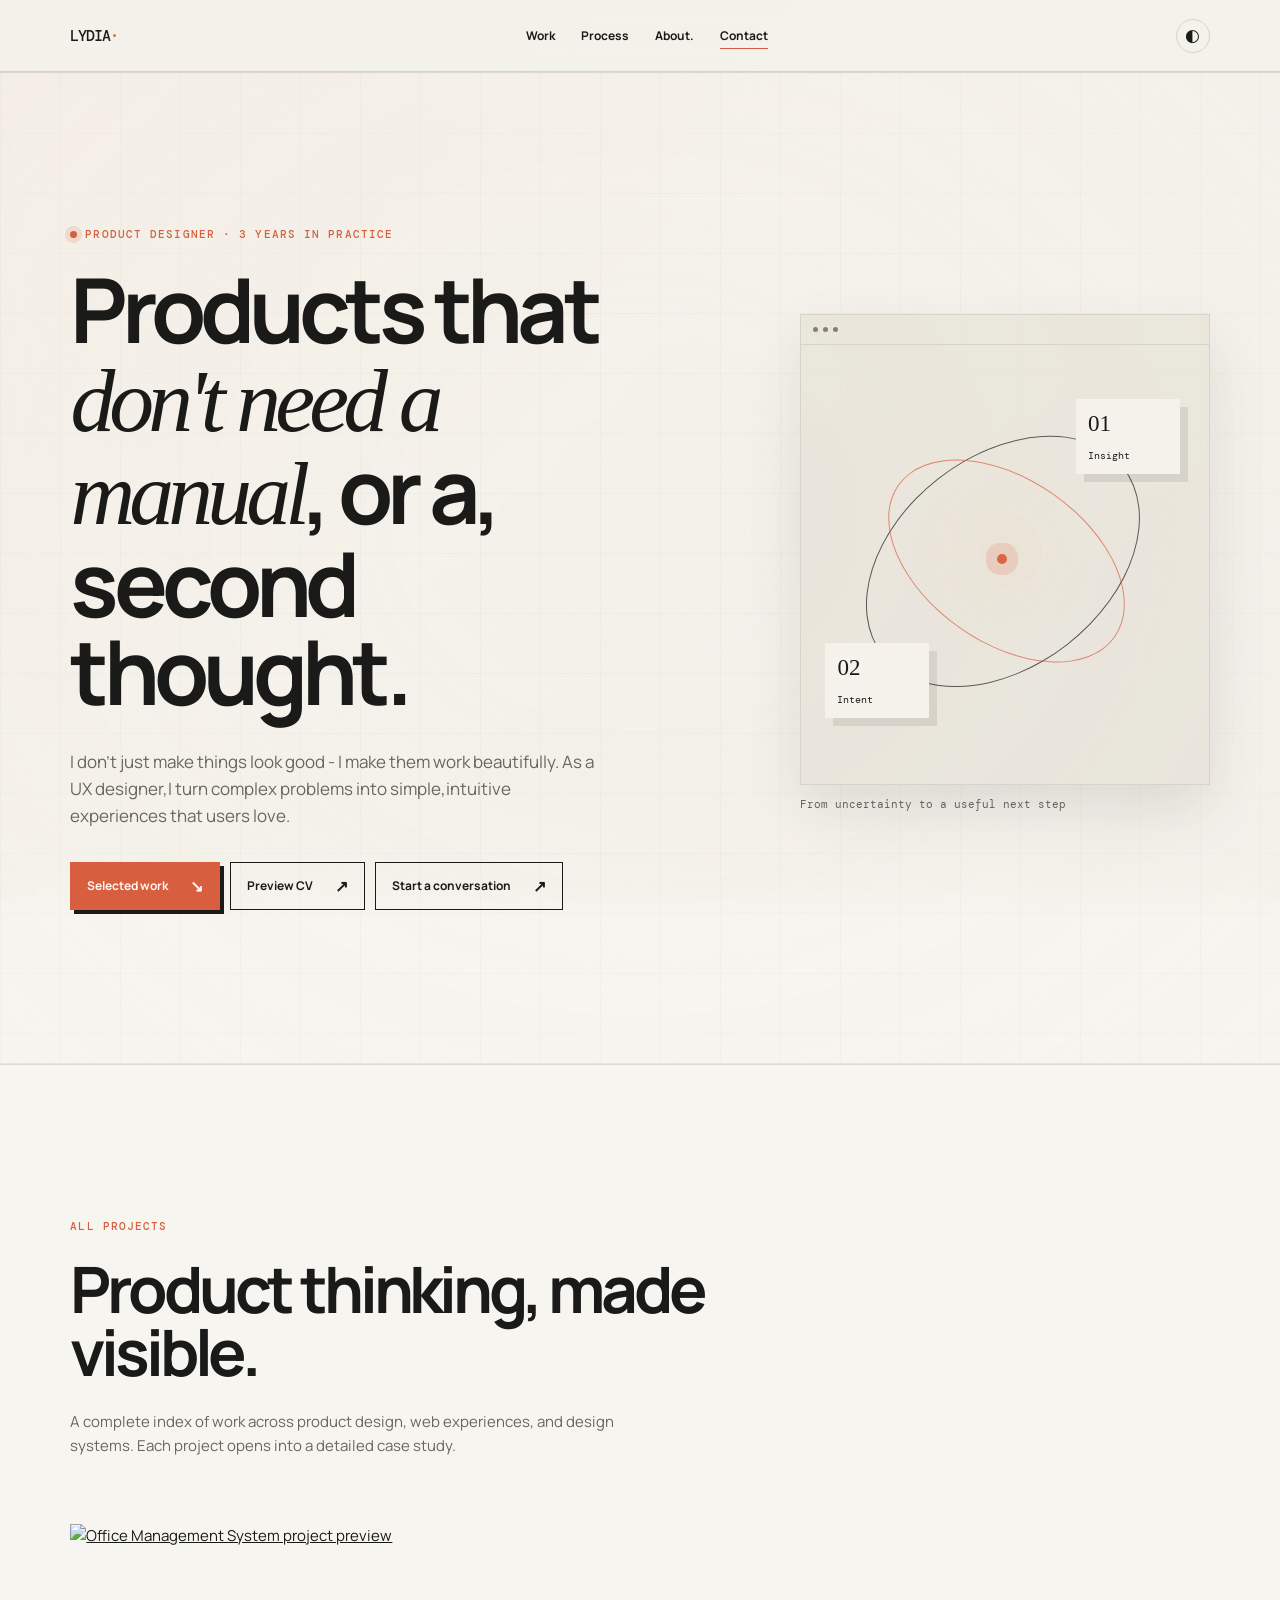
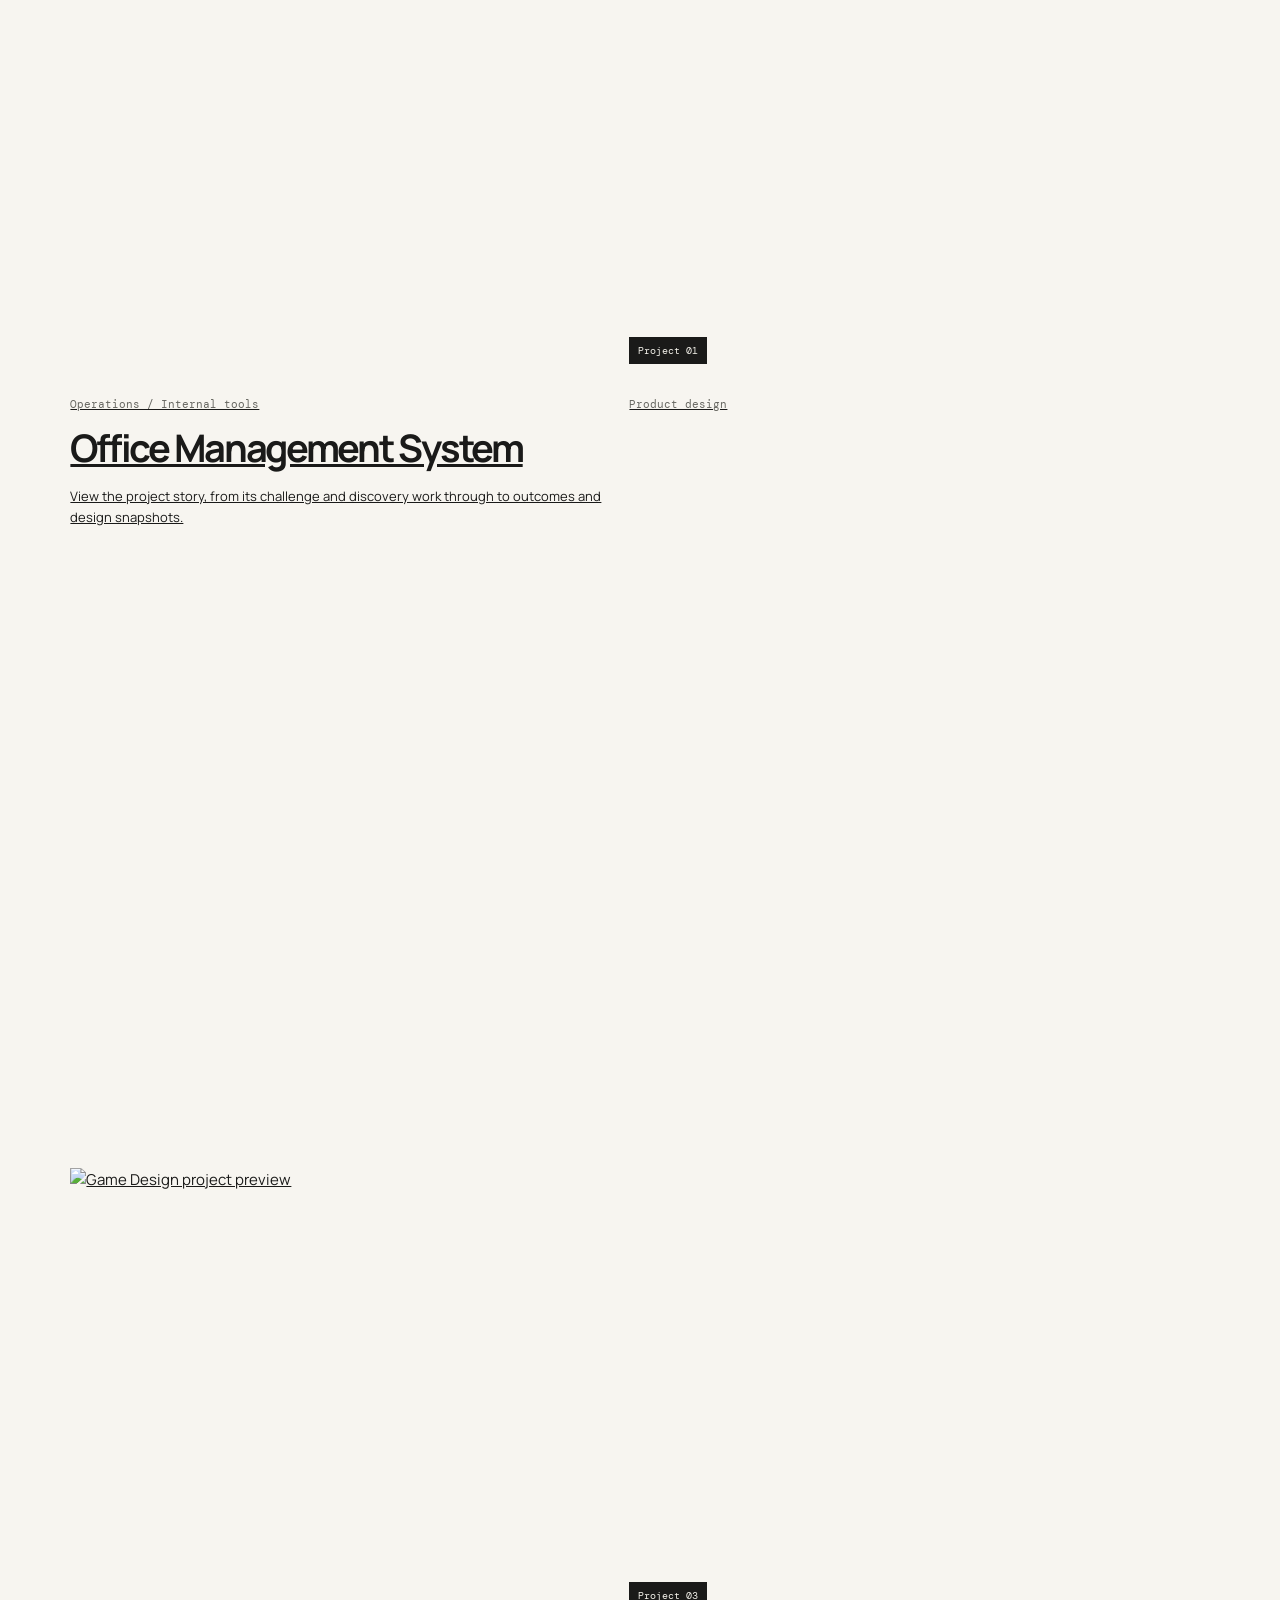
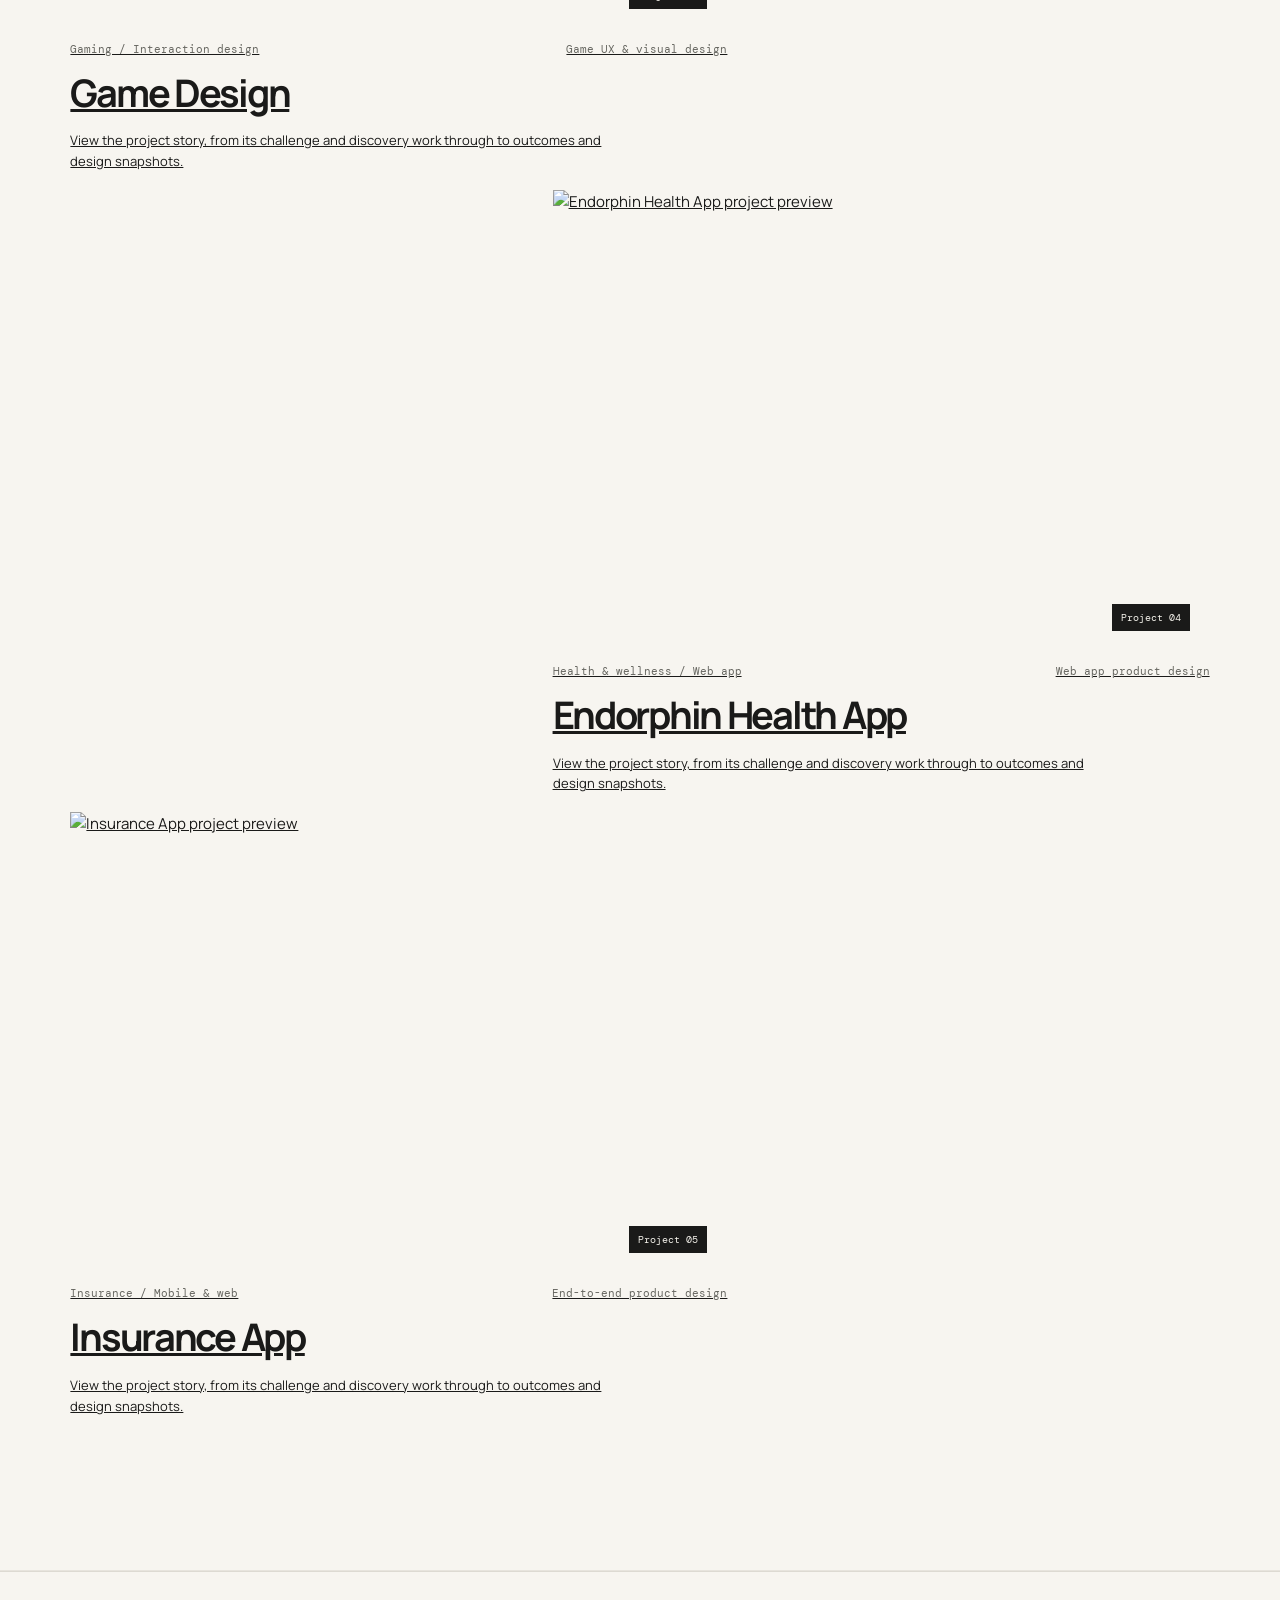
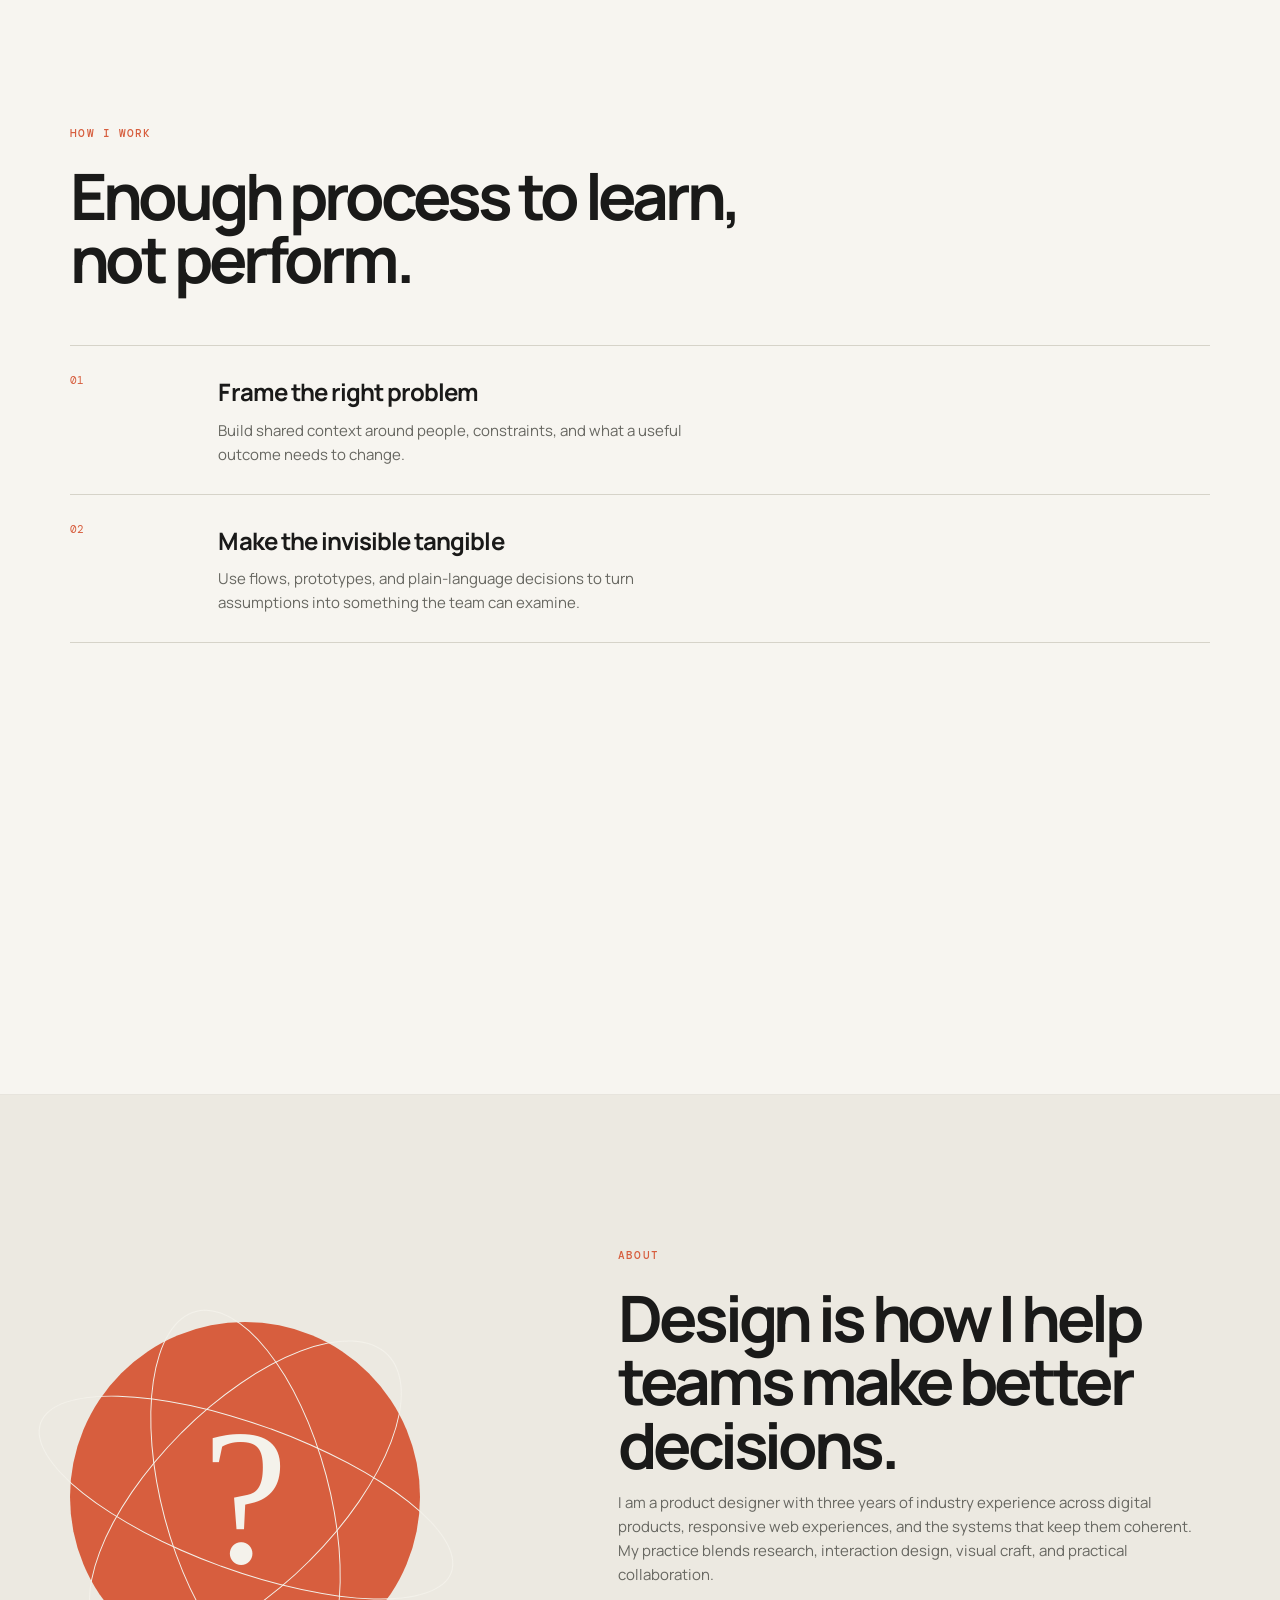
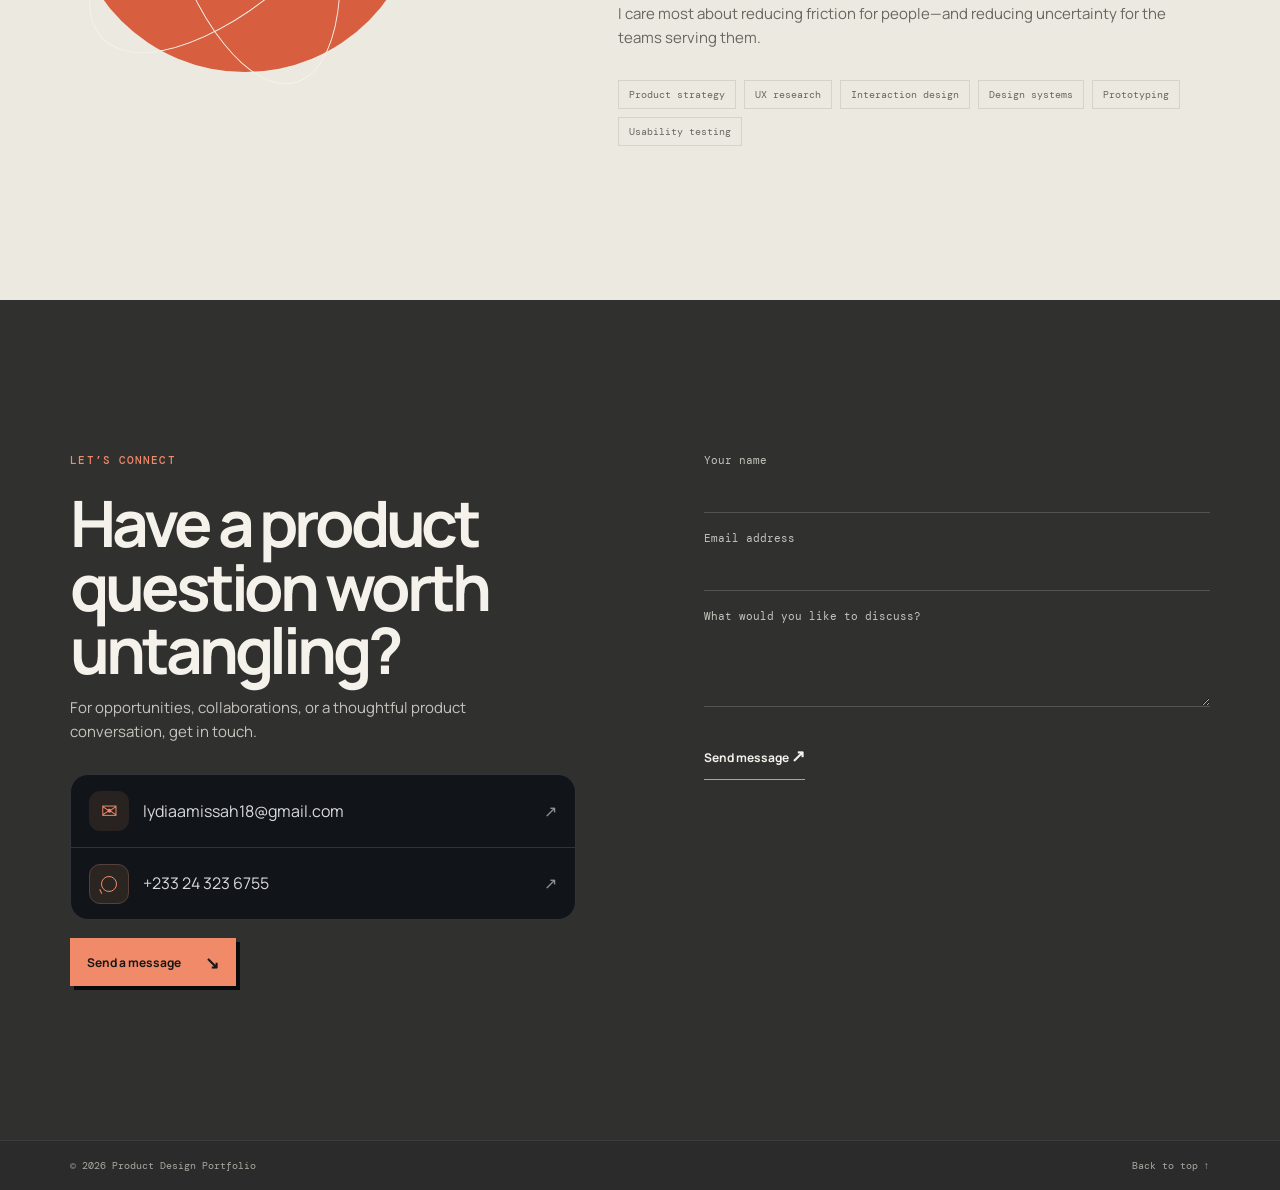
==== commit 48d76a7e: "Add high tech video hero background" ====
--- a/index.html
+++ b/index.html
@@ -24,8 +24,9 @@
 
     <main id="main">
       <section class="hero section" id="top">
+        <video class="hero-video" autoplay muted loop playsinline preload="metadata" aria-hidden="true"><source src="https://strvid.nyc3.cdn.digitaloceanspaces.com/motionsite/abstract-video.mp4" type="video/mp4"></video>
         <div class="hero-copy reveal">
-          <p class="eyebrow">Product designer · 3 years in practice</p>
+          <p class="eyebrow"><span class="status-dot" aria-hidden="true"></span>Product designer · 3 years in practice</p>
           <h1>Products that <em>don't need a manual</em>, or a, second thought.</h1>
           <p class="lede">I don't just make things look good - I make them work beautifully. As a UX designer,I turn complex problems into simple,intuitive experiences that users love.</p>
           <div class="hero-actions"><a class="button" href="#work">Selected work <span>↘</span></a><a class="text-link" href="https://drive.google.com/file/d/1zPmy1d26vRxPrmOS3AzMEjlGAGNSc1TD/preview" target="_blank" rel="noopener noreferrer">Preview CV <span>↗</span></a><a class="text-link" href="#contact">Start a conversation <span>↗</span></a></div>
--- a/styles.css
+++ b/styles.css
@@ -22,4 +22,24 @@
 .contact-arrow{color:#8d929c;font-size:16px;text-align:right}
 .contact-channel:hover .contact-arrow,.contact-channel:focus-visible .contact-arrow{color:#f08a69}
 .contact-channels+.button-light{margin-top:0}
+.contact-copy .button-light{min-height:48px;align-items:center;gap:24px;padding:0 16px;border:1px solid #f08a69;background:#f08a69;color:#171717;box-shadow:4px 4px 0 #090a0c;transition:transform .2s,background .2s,color .2s,box-shadow .2s}
+.contact-copy .button-light:hover,.contact-copy .button-light:focus-visible{border-color:#f6b39d;background:#f6b39d;color:#171717;transform:translate(2px,2px);box-shadow:2px 2px 0 #090a0c}
 @media(max-width:700px){.contact-channel{min-height:66px;padding:9px 14px}.contact-channel>span:nth-child(2){font-size:14px}}
+
+body{position:relative;isolation:isolate;min-height:100vh;background:linear-gradient(135deg,color-mix(in srgb,var(--paper) 88%,var(--accent) 12%),var(--paper) 44%,color-mix(in srgb,var(--paper) 90%,#a9b8b1 10%));background-attachment:fixed}
+body:before{content:'';position:fixed;inset:0;z-index:-1;pointer-events:none;opacity:.34;background-image:linear-gradient(115deg,transparent 0 48%,color-mix(in srgb,var(--paper) 65%,transparent) 48.2% 48.35%,transparent 48.55%),linear-gradient(color-mix(in srgb,var(--line) 55%,transparent) 1px,transparent 1px),linear-gradient(90deg,color-mix(in srgb,var(--line) 55%,transparent) 1px,transparent 1px);background-size:100% 100%,72px 72px,72px 72px}
+.hero{position:relative;isolation:isolate;overflow:hidden;background:transparent}
+.hero-video{position:absolute;inset:0;z-index:-2;width:100%;height:100%;object-fit:cover;filter:grayscale(1) contrast(1.18) brightness(.42);opacity:.48;pointer-events:none}
+.hero:before{content:'';position:absolute;inset:0;z-index:-1;pointer-events:none;background:radial-gradient(ellipse at 50% 45%,transparent 8%,color-mix(in srgb,var(--paper) 38%,transparent) 100%),linear-gradient(color-mix(in srgb,var(--line) 22%,transparent) 1px,transparent 1px),linear-gradient(90deg,color-mix(in srgb,var(--line) 22%,transparent) 1px,transparent 1px);background-size:100% 100%,60px 60px,60px 60px;opacity:.82}
+.hero-copy{position:relative;z-index:2}
+.status-dot{display:inline-block;width:7px;height:7px;margin-right:8px;border-radius:50%;background:var(--accent);box-shadow:0 0 0 5px color-mix(in srgb,var(--accent) 16%,transparent);animation:status-pulse 2s ease-in-out infinite}
+.hero-art{position:relative;z-index:2}
+.section:not(.contact):not(.about-section){background:color-mix(in srgb,var(--paper) 72%,transparent);backdrop-filter:blur(18px) saturate(115%);border-top:1px solid color-mix(in srgb,var(--line) 78%,transparent);border-bottom:1px solid color-mix(in srgb,var(--line) 48%,transparent)}
+.about-section{background:color-mix(in srgb,var(--panel) 76%,transparent);backdrop-filter:blur(18px) saturate(115%)}
+.contact{background:color-mix(in srgb,var(--inverse) 90%,transparent);backdrop-filter:blur(18px) saturate(112%)}
+footer{background:color-mix(in srgb,var(--inverse) 92%,transparent);backdrop-filter:blur(18px)}
+.art-window{transform:perspective(900px) rotateX(var(--tilt-y,0deg)) rotateY(var(--tilt-x,0deg));transition:transform .18s ease-out,box-shadow .25s;background:color-mix(in srgb,var(--panel) 76%,transparent);box-shadow:0 24px 55px #00000018}
+.art-window:after{content:'';position:absolute;inset:0;pointer-events:none;background:radial-gradient(circle at var(--mouse-x,50%) var(--mouse-y,50%),color-mix(in srgb,var(--accent) 18%,transparent),transparent 30%);mix-blend-mode:screen;opacity:.8;transition:background .18s ease-out}
+@media(prefers-reduced-motion:reduce){.art-window{transform:none!important;transition:none}.art-window:after{display:none}}
+@keyframes status-pulse{50%{opacity:.45;box-shadow:0 0 0 8px color-mix(in srgb,var(--accent) 6%,transparent)}}
+@media(prefers-reduced-motion:reduce){.status-dot{animation:none}}
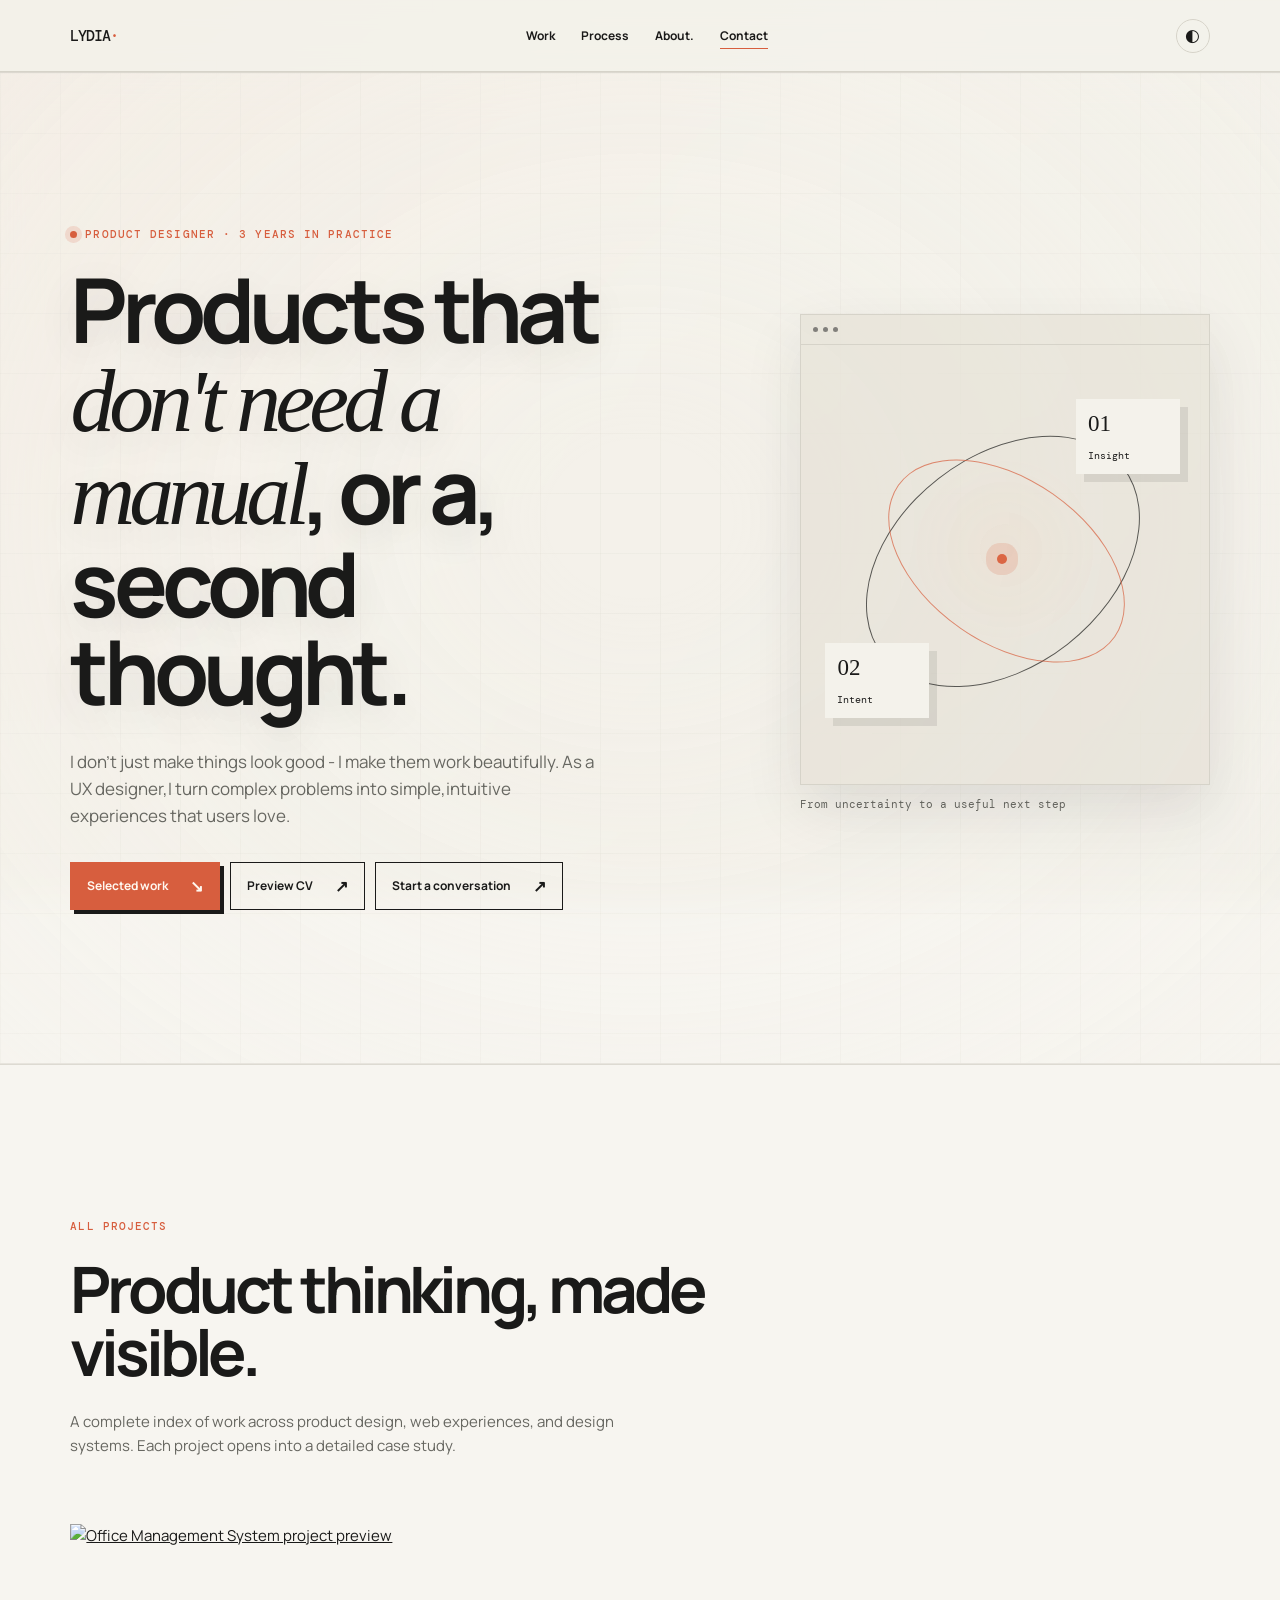
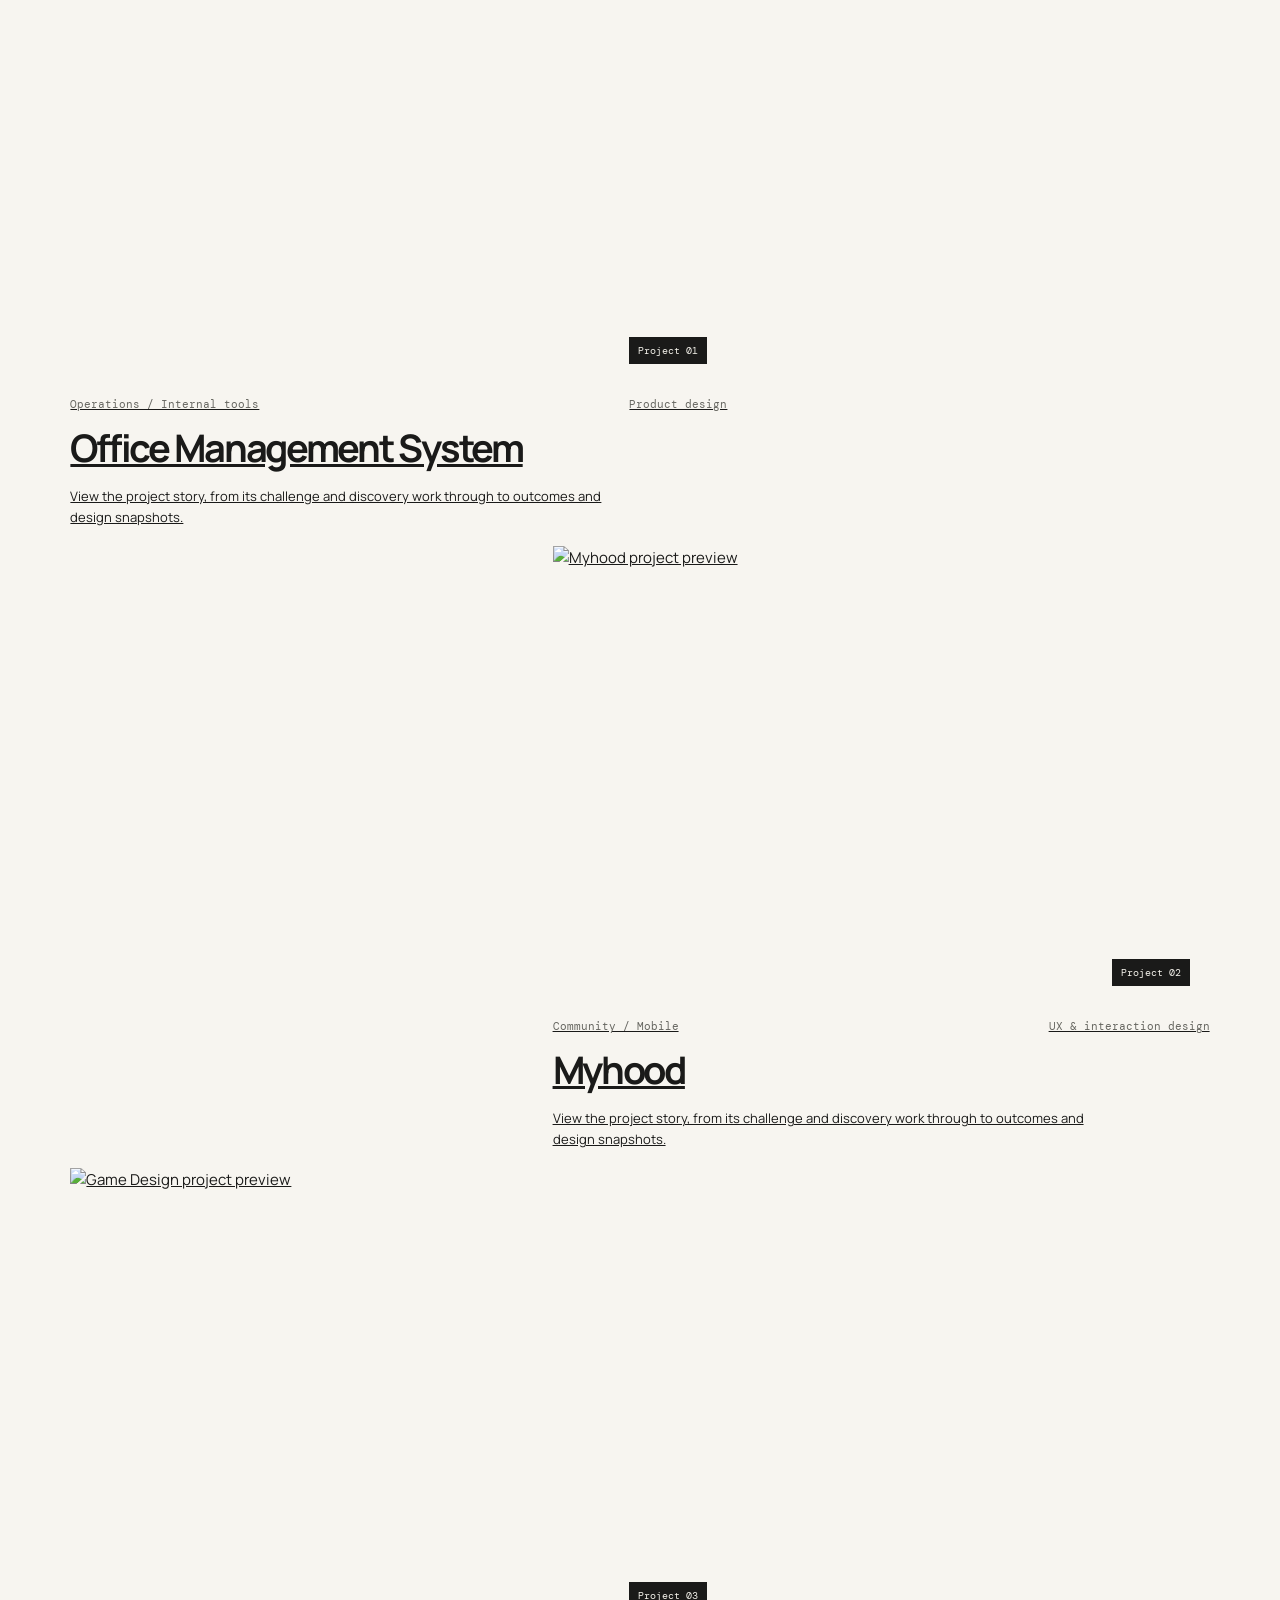
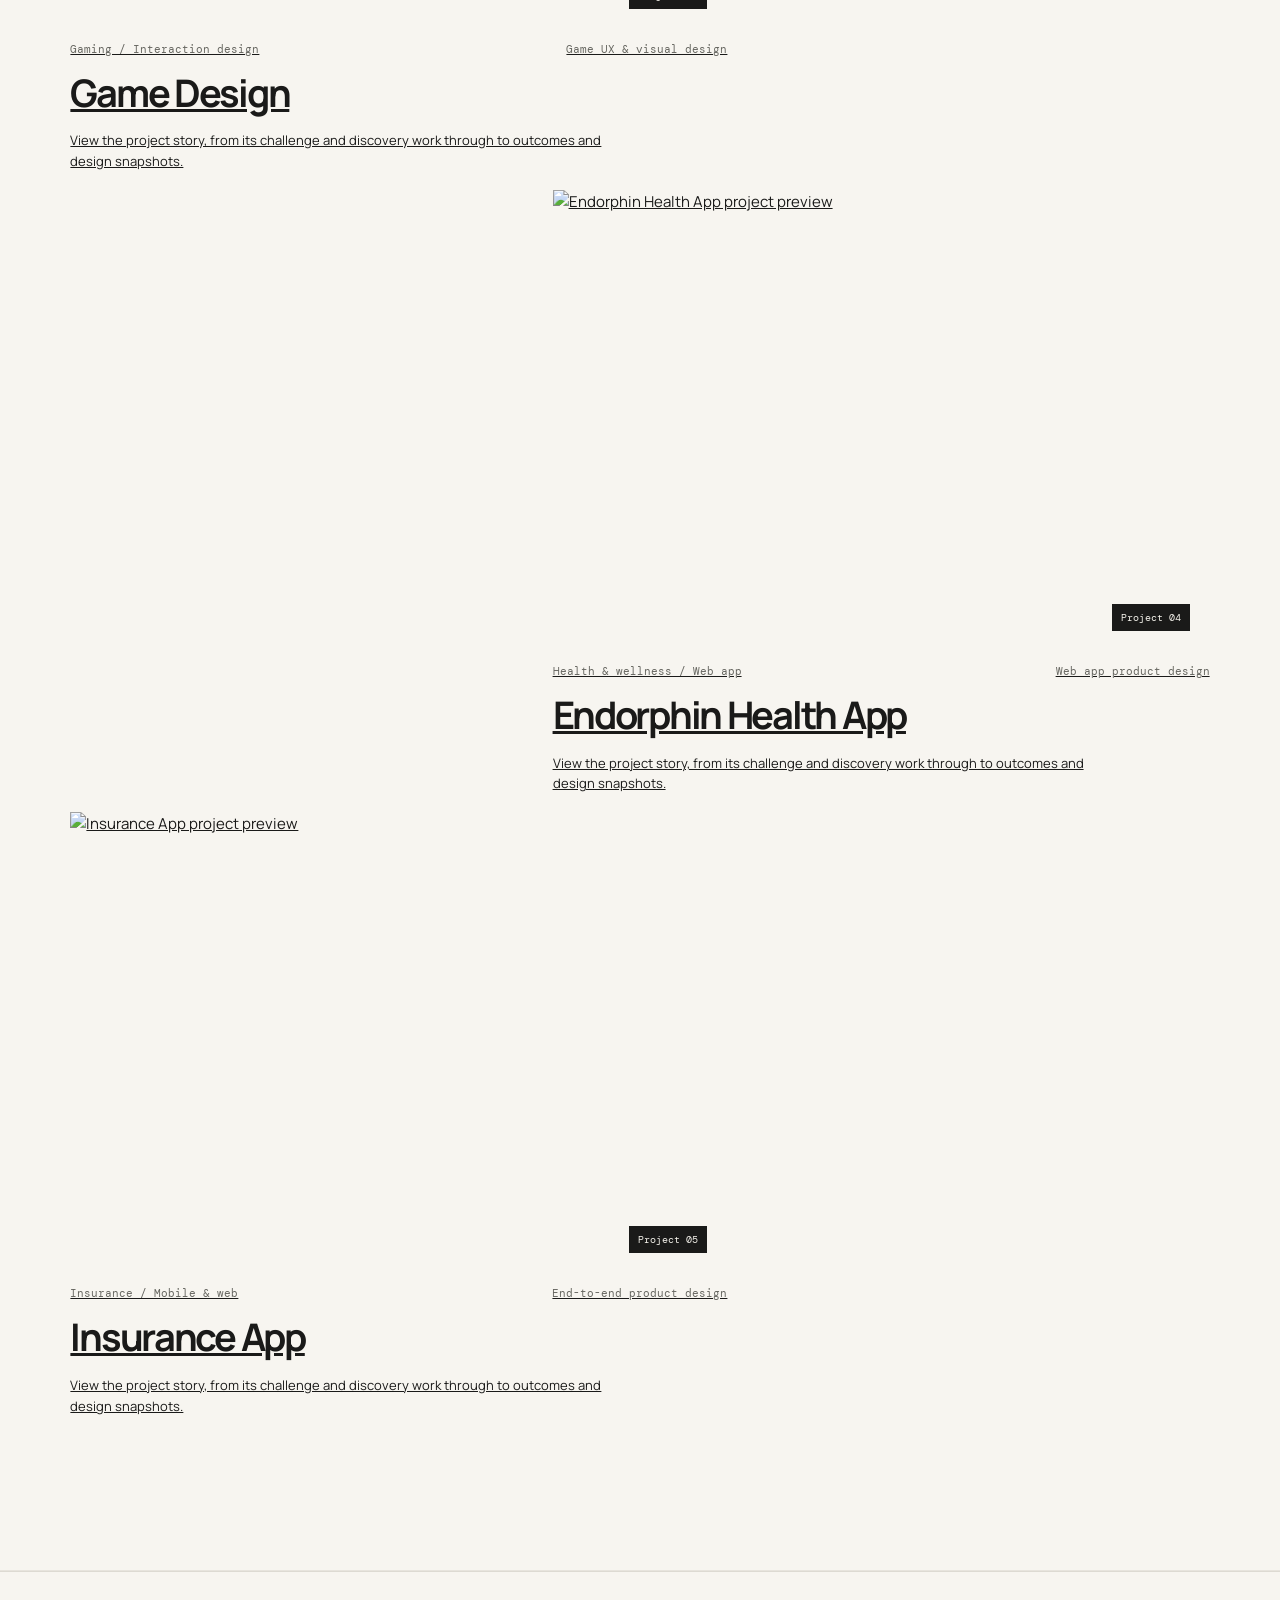
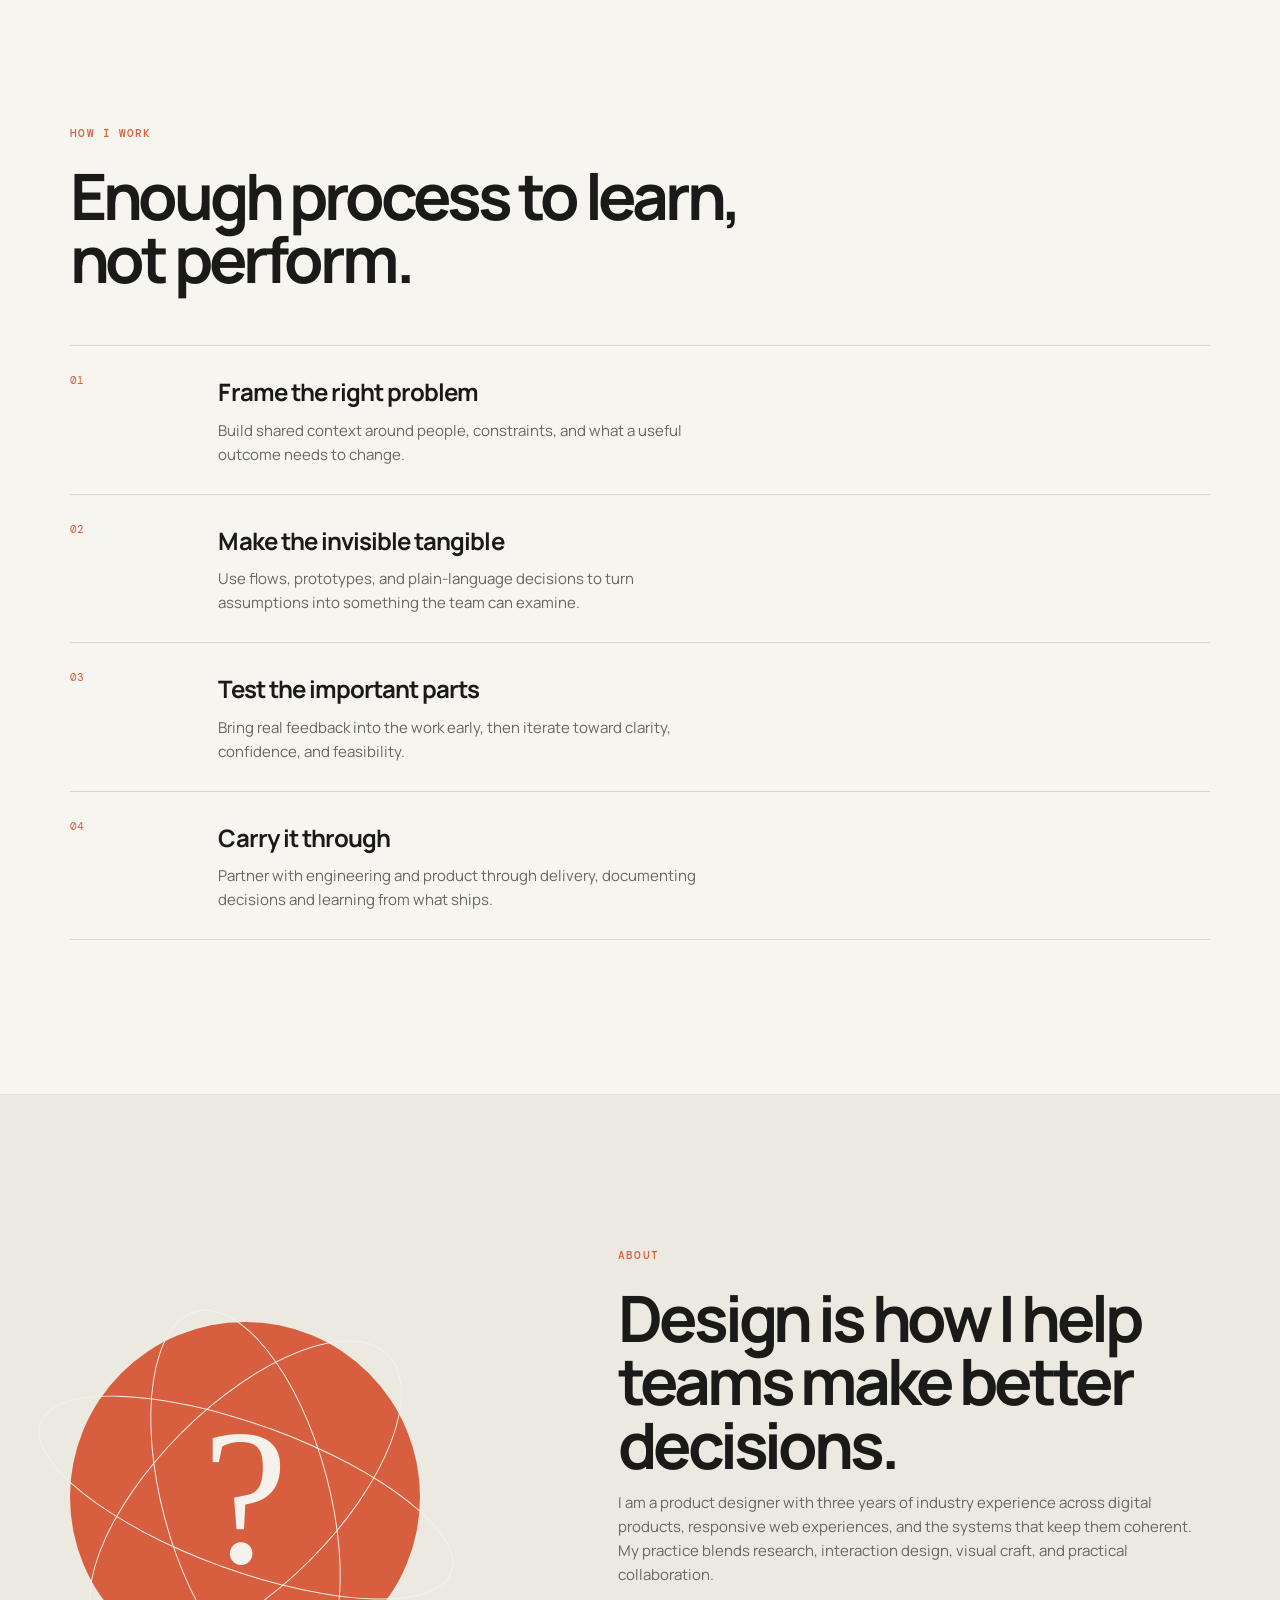
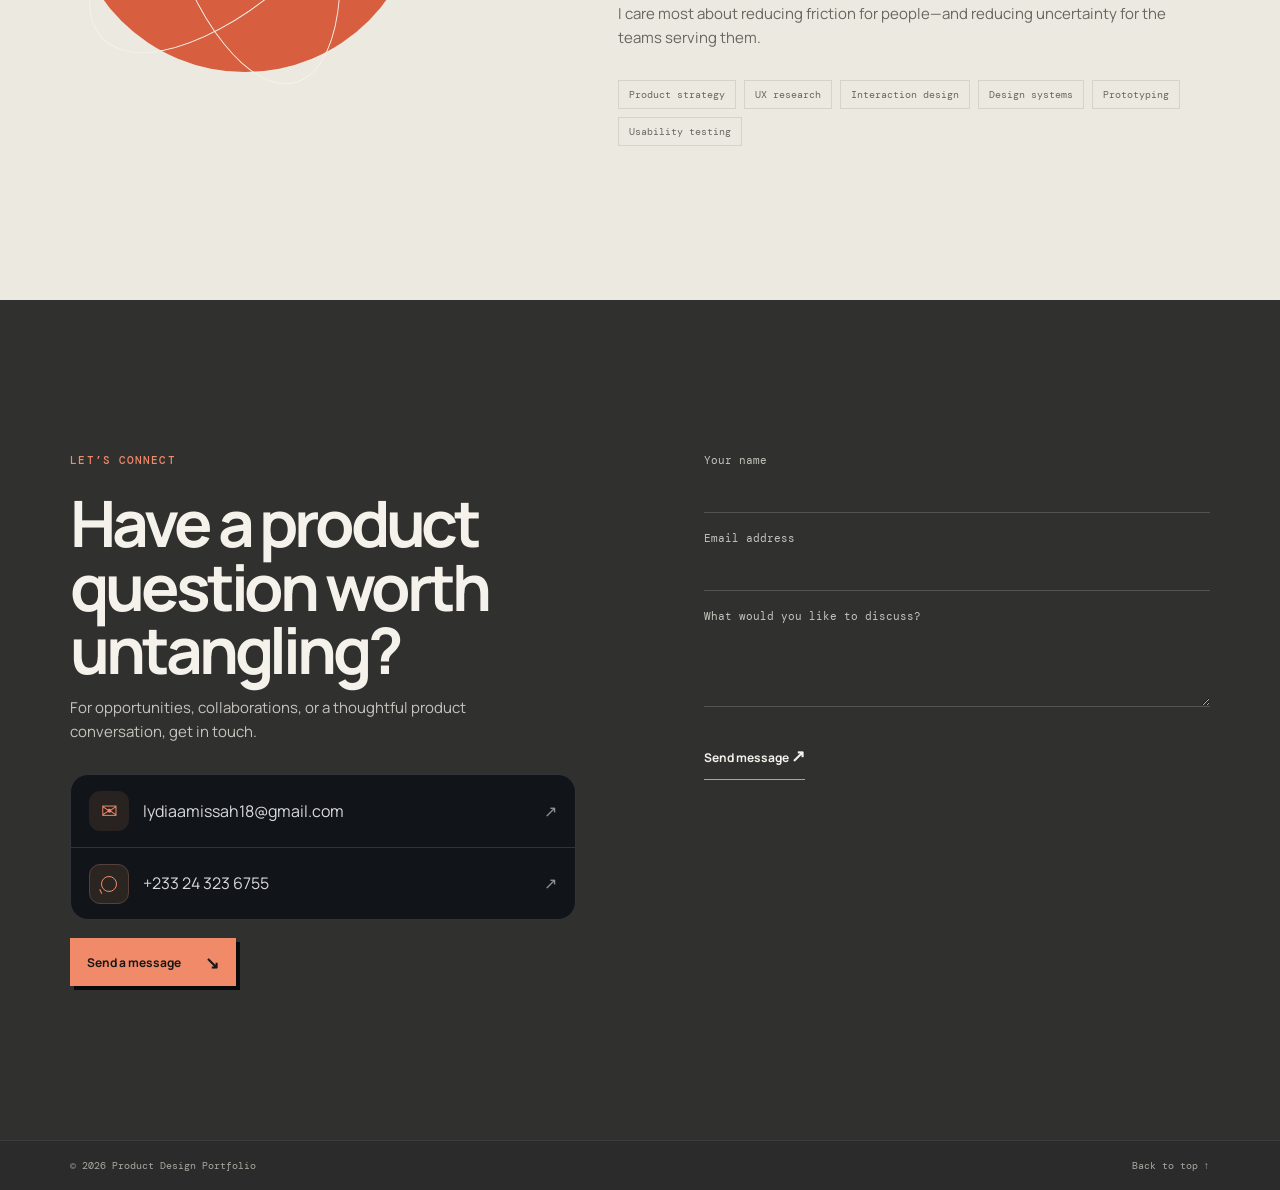
==== commit 89db2b26: "Extend video background and heading interaction" ====
--- a/index.html
+++ b/index.html
@@ -22,9 +22,9 @@
       <button class="theme-toggle" type="button" aria-label="Switch colour theme"><span aria-hidden="true">◐</span></button>
     </header>
 
+    <video class="hero-video" autoplay muted loop playsinline preload="metadata" aria-hidden="true"><source src="https://strvid.nyc3.cdn.digitaloceanspaces.com/motionsite/abstract-video.mp4" type="video/mp4"></video>
     <main id="main">
       <section class="hero section" id="top">
-        <video class="hero-video" autoplay muted loop playsinline preload="metadata" aria-hidden="true"><source src="https://strvid.nyc3.cdn.digitaloceanspaces.com/motionsite/abstract-video.mp4" type="video/mp4"></video>
         <div class="hero-copy reveal">
           <p class="eyebrow"><span class="status-dot" aria-hidden="true"></span>Product designer · 3 years in practice</p>
           <h1>Products that <em>don't need a manual</em>, or a, second thought.</h1>
--- a/styles.css
+++ b/styles.css
@@ -29,9 +29,10 @@
 body{position:relative;isolation:isolate;min-height:100vh;background:linear-gradient(135deg,color-mix(in srgb,var(--paper) 88%,var(--accent) 12%),var(--paper) 44%,color-mix(in srgb,var(--paper) 90%,#a9b8b1 10%));background-attachment:fixed}
 body:before{content:'';position:fixed;inset:0;z-index:-1;pointer-events:none;opacity:.34;background-image:linear-gradient(115deg,transparent 0 48%,color-mix(in srgb,var(--paper) 65%,transparent) 48.2% 48.35%,transparent 48.55%),linear-gradient(color-mix(in srgb,var(--line) 55%,transparent) 1px,transparent 1px),linear-gradient(90deg,color-mix(in srgb,var(--line) 55%,transparent) 1px,transparent 1px);background-size:100% 100%,72px 72px,72px 72px}
 .hero{position:relative;isolation:isolate;overflow:hidden;background:transparent}
-.hero-video{position:absolute;inset:0;z-index:-2;width:100%;height:100%;object-fit:cover;filter:grayscale(1) contrast(1.18) brightness(.42);opacity:.48;pointer-events:none}
+.hero-video{position:fixed;inset:0;z-index:-2;width:100%;height:100%;object-fit:cover;filter:grayscale(1) contrast(1.18) brightness(.42);opacity:.48;pointer-events:none}
 .hero:before{content:'';position:absolute;inset:0;z-index:-1;pointer-events:none;background:radial-gradient(ellipse at 50% 45%,transparent 8%,color-mix(in srgb,var(--paper) 38%,transparent) 100%),linear-gradient(color-mix(in srgb,var(--line) 22%,transparent) 1px,transparent 1px),linear-gradient(90deg,color-mix(in srgb,var(--line) 22%,transparent) 1px,transparent 1px);background-size:100% 100%,60px 60px,60px 60px;opacity:.82}
 .hero-copy{position:relative;z-index:2}
+.hero-copy h1{position:relative;transform:translate3d(var(--heading-x,0px),var(--heading-y,0px),0);transition:transform .18s ease-out;text-shadow:0 12px 38px #00000018}
 .status-dot{display:inline-block;width:7px;height:7px;margin-right:8px;border-radius:50%;background:var(--accent);box-shadow:0 0 0 5px color-mix(in srgb,var(--accent) 16%,transparent);animation:status-pulse 2s ease-in-out infinite}
 .hero-art{position:relative;z-index:2}
 .section:not(.contact):not(.about-section){background:color-mix(in srgb,var(--paper) 72%,transparent);backdrop-filter:blur(18px) saturate(115%);border-top:1px solid color-mix(in srgb,var(--line) 78%,transparent);border-bottom:1px solid color-mix(in srgb,var(--line) 48%,transparent)}
@@ -40,6 +41,6 @@
 footer{background:color-mix(in srgb,var(--inverse) 92%,transparent);backdrop-filter:blur(18px)}
 .art-window{transform:perspective(900px) rotateX(var(--tilt-y,0deg)) rotateY(var(--tilt-x,0deg));transition:transform .18s ease-out,box-shadow .25s;background:color-mix(in srgb,var(--panel) 76%,transparent);box-shadow:0 24px 55px #00000018}
 .art-window:after{content:'';position:absolute;inset:0;pointer-events:none;background:radial-gradient(circle at var(--mouse-x,50%) var(--mouse-y,50%),color-mix(in srgb,var(--accent) 18%,transparent),transparent 30%);mix-blend-mode:screen;opacity:.8;transition:background .18s ease-out}
-@media(prefers-reduced-motion:reduce){.art-window{transform:none!important;transition:none}.art-window:after{display:none}}
+@media(prefers-reduced-motion:reduce){.art-window,.hero-copy h1{transform:none!important;transition:none}.art-window:after{display:none}}
 @keyframes status-pulse{50%{opacity:.45;box-shadow:0 0 0 8px color-mix(in srgb,var(--accent) 6%,transparent)}}
 @media(prefers-reduced-motion:reduce){.status-dot{animation:none}}
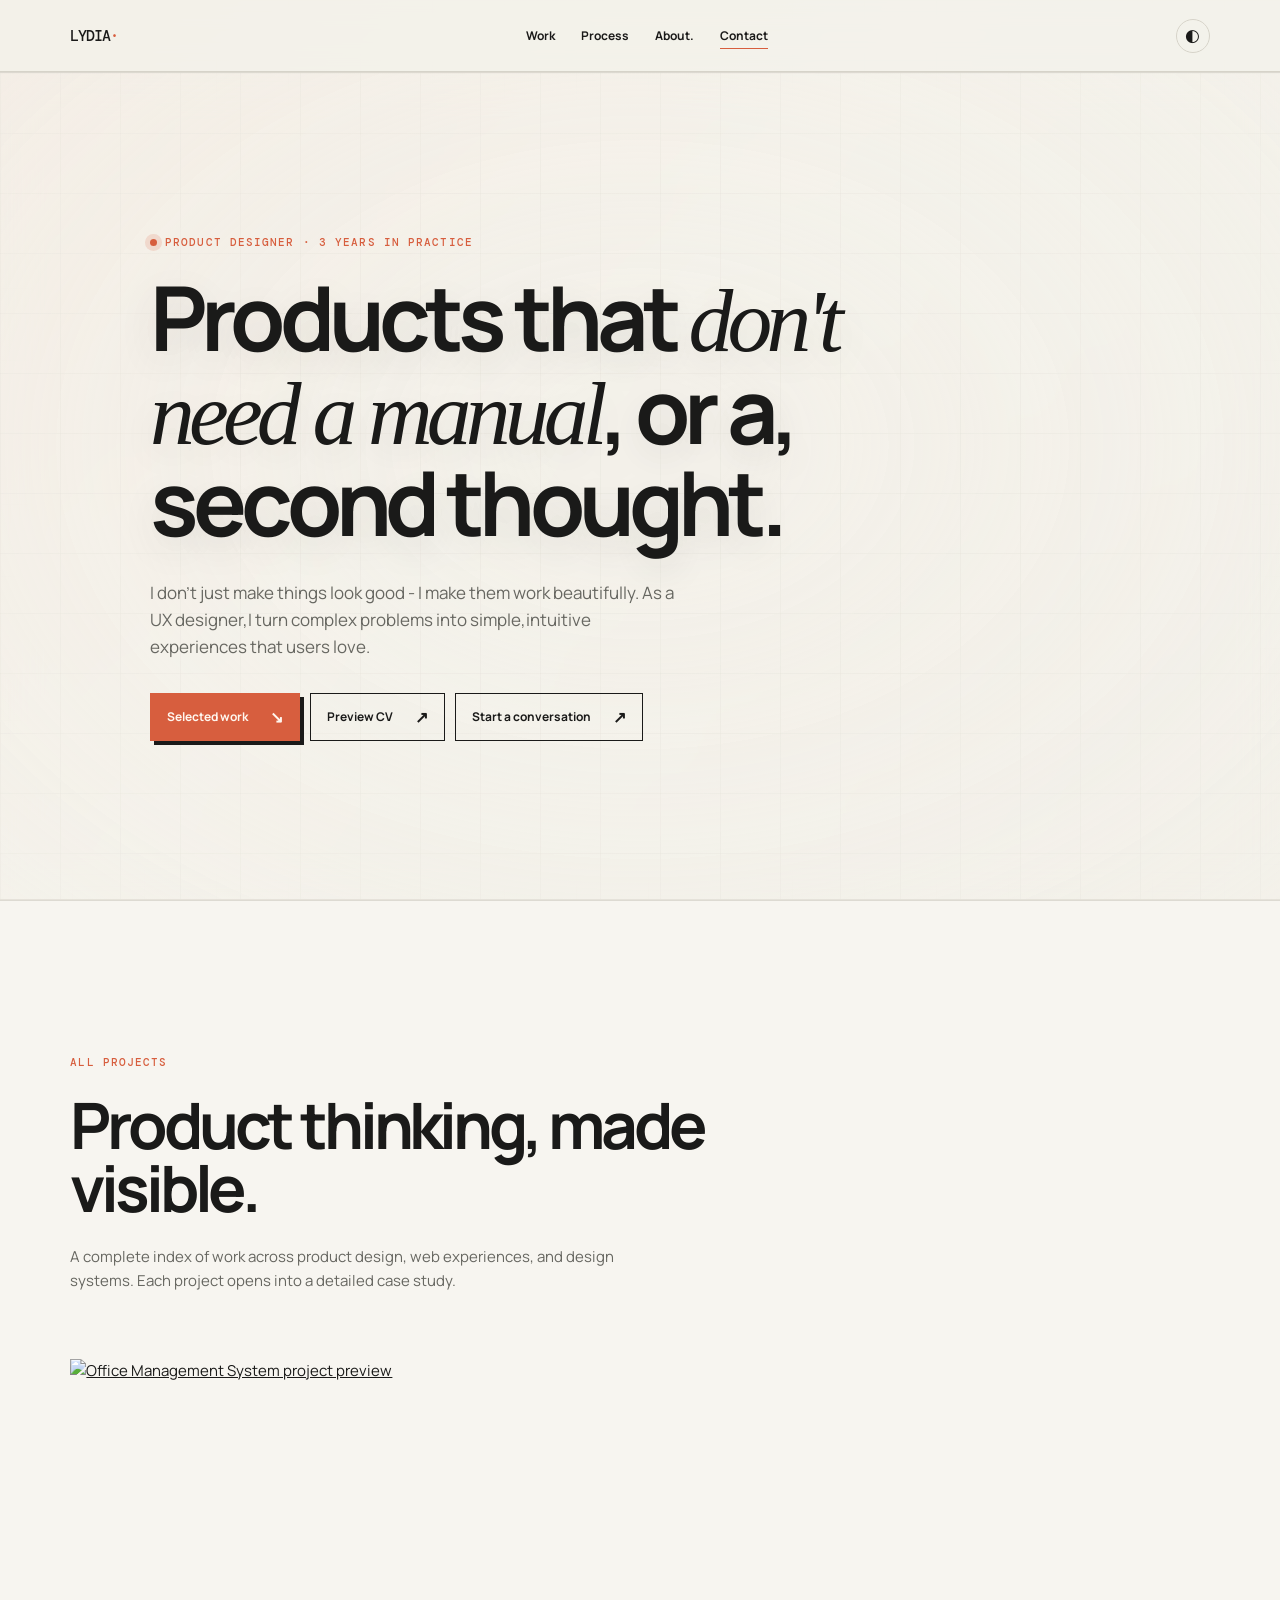
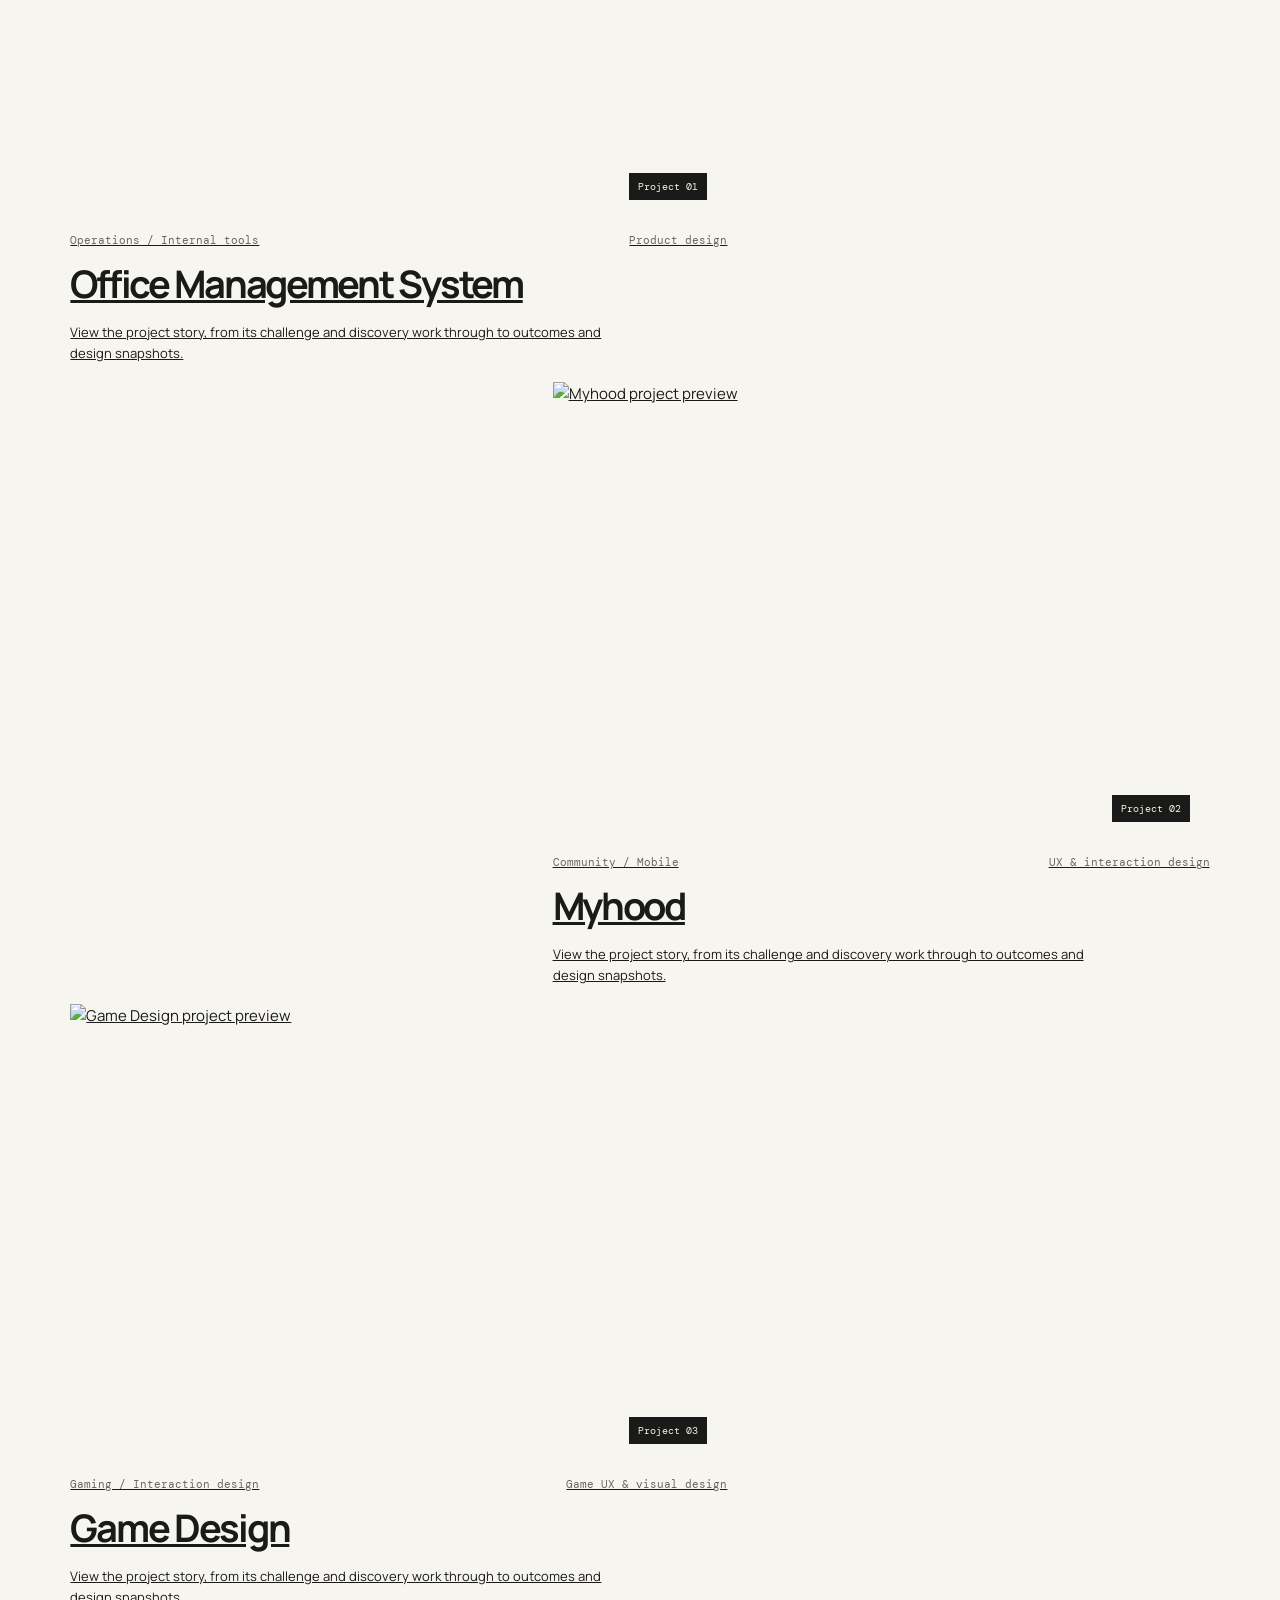
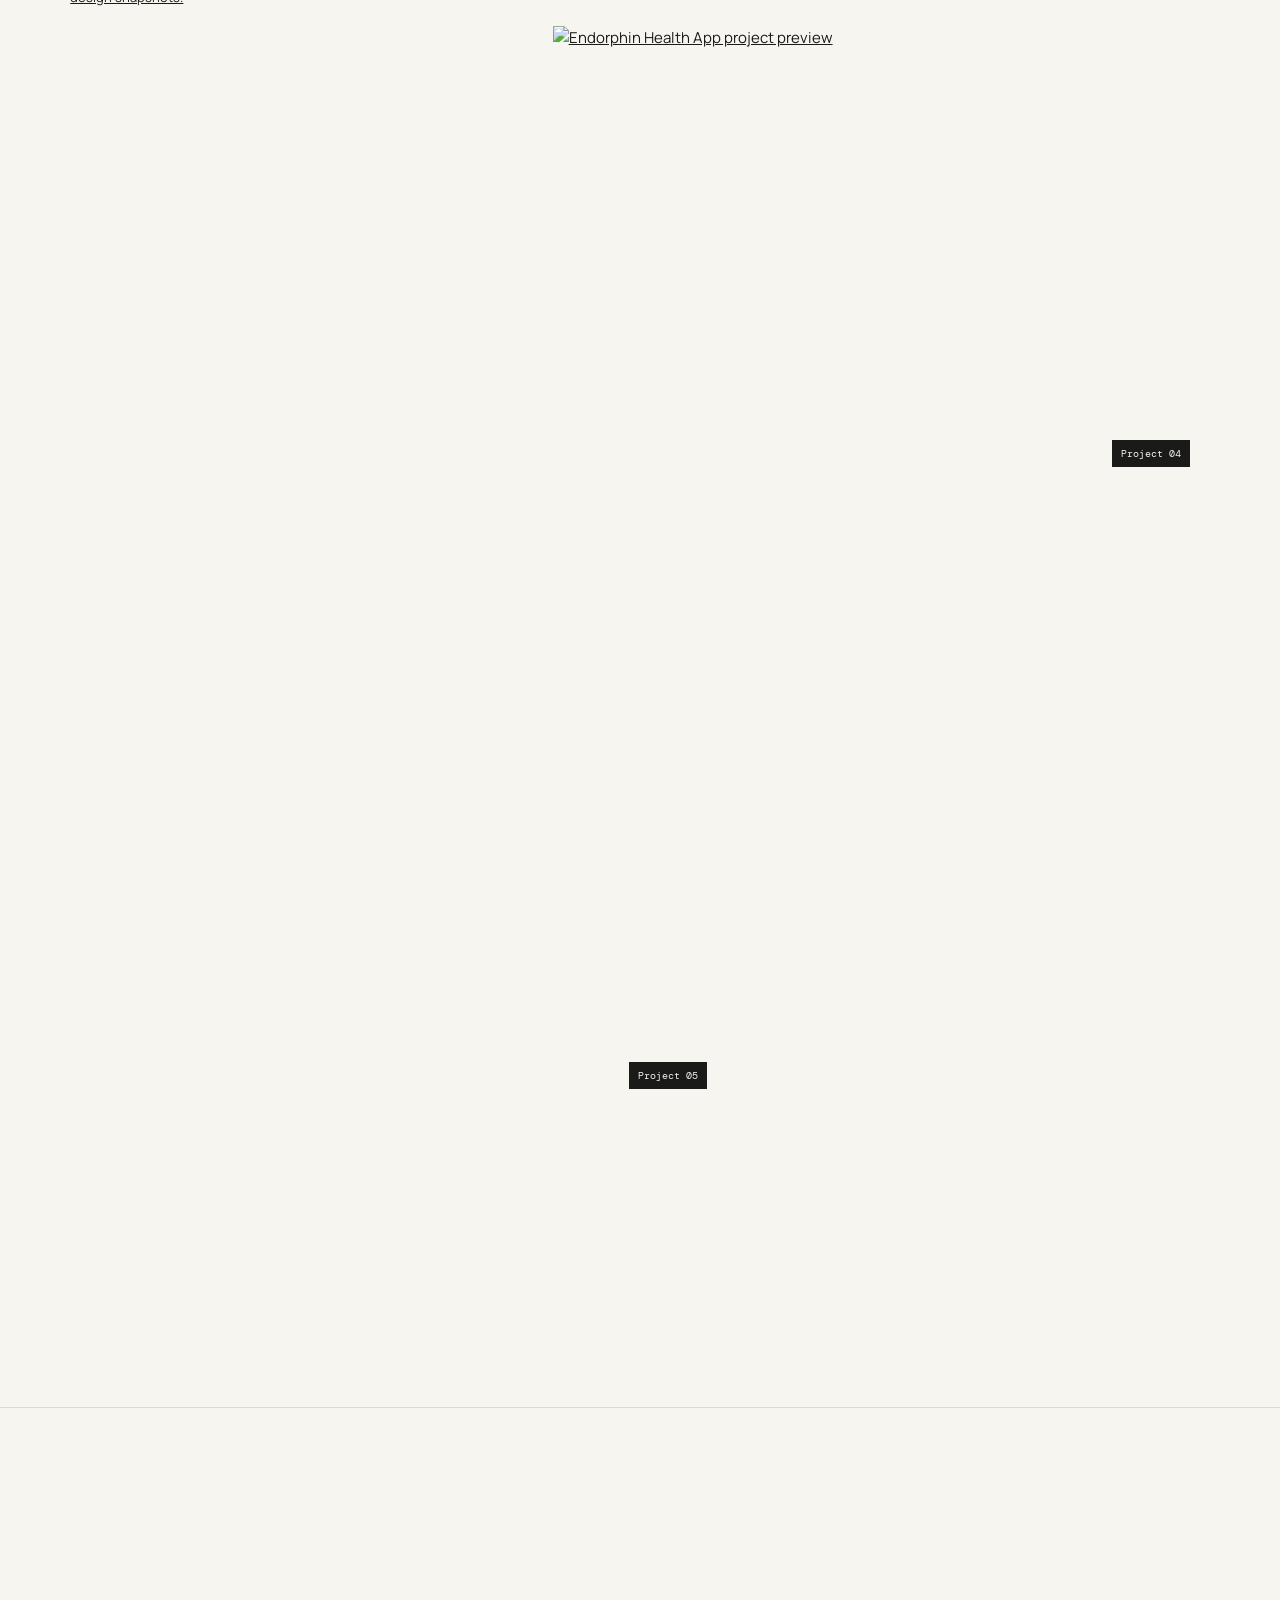
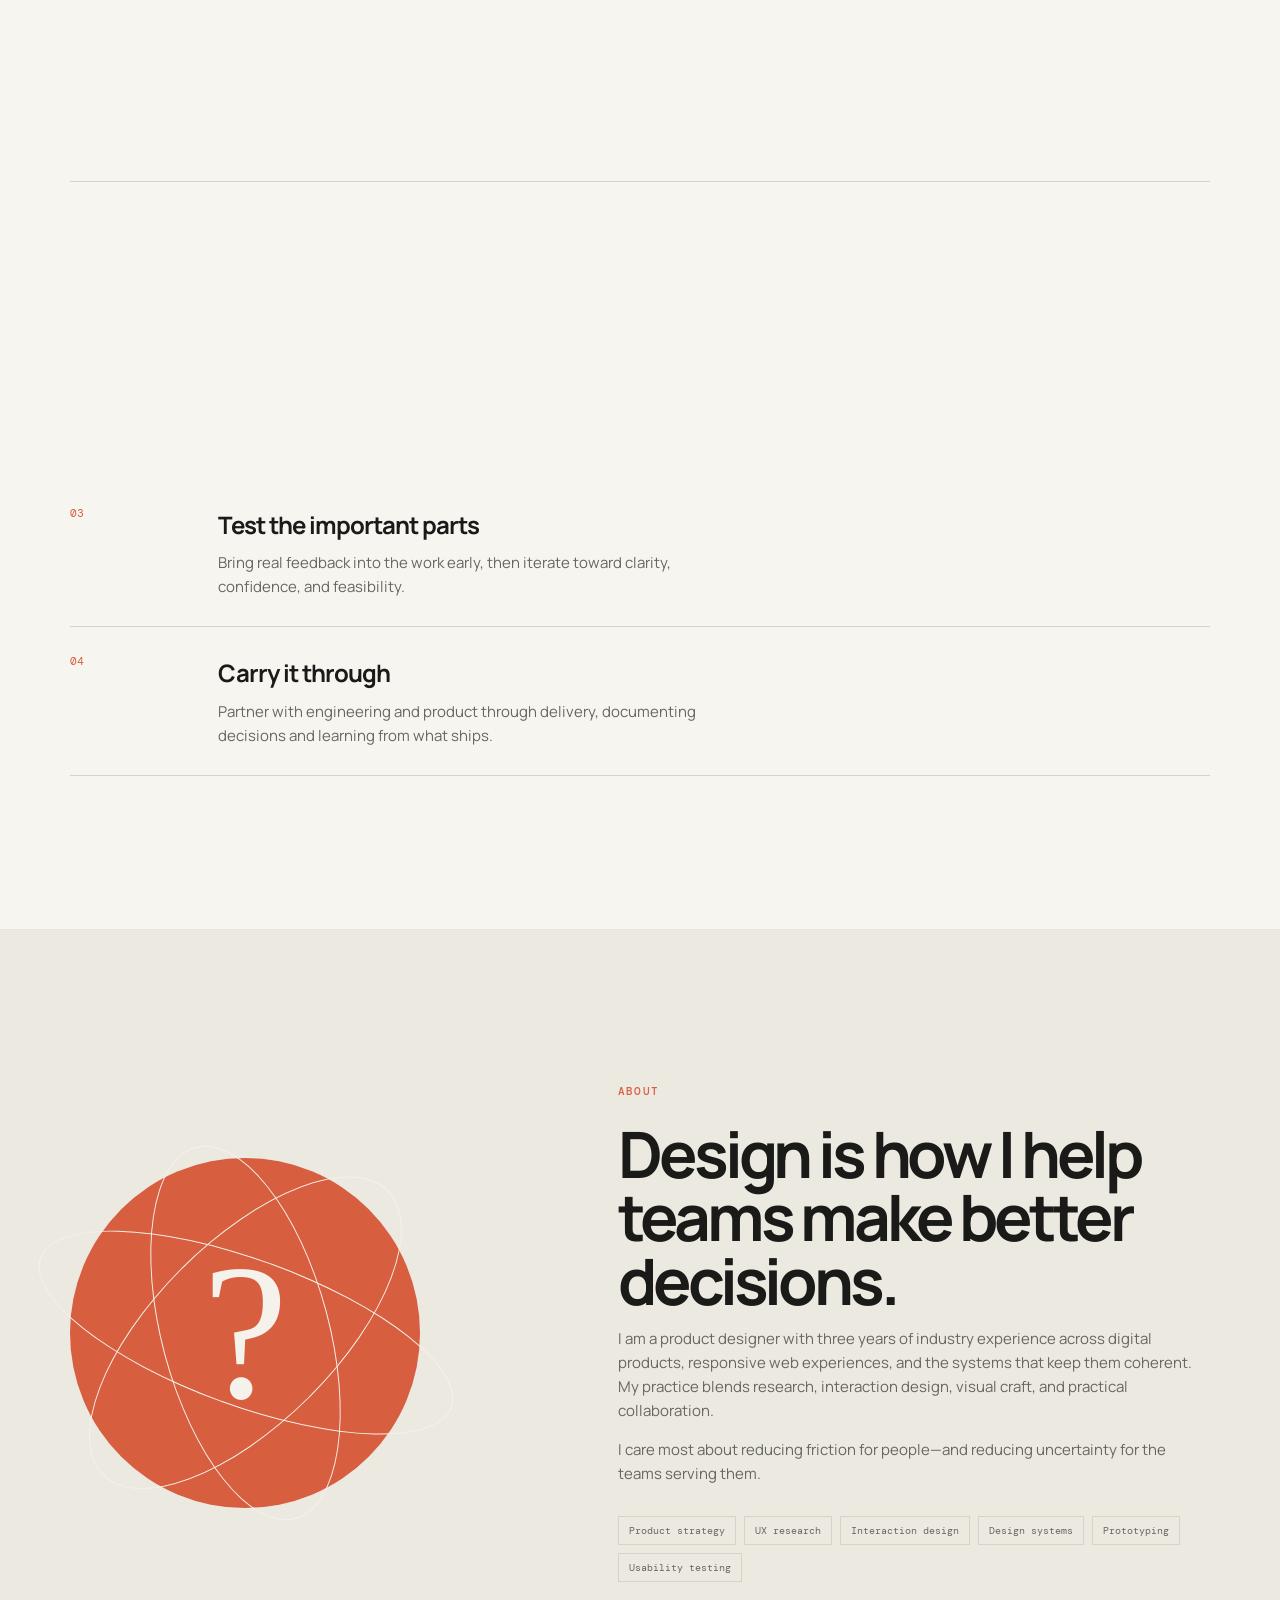
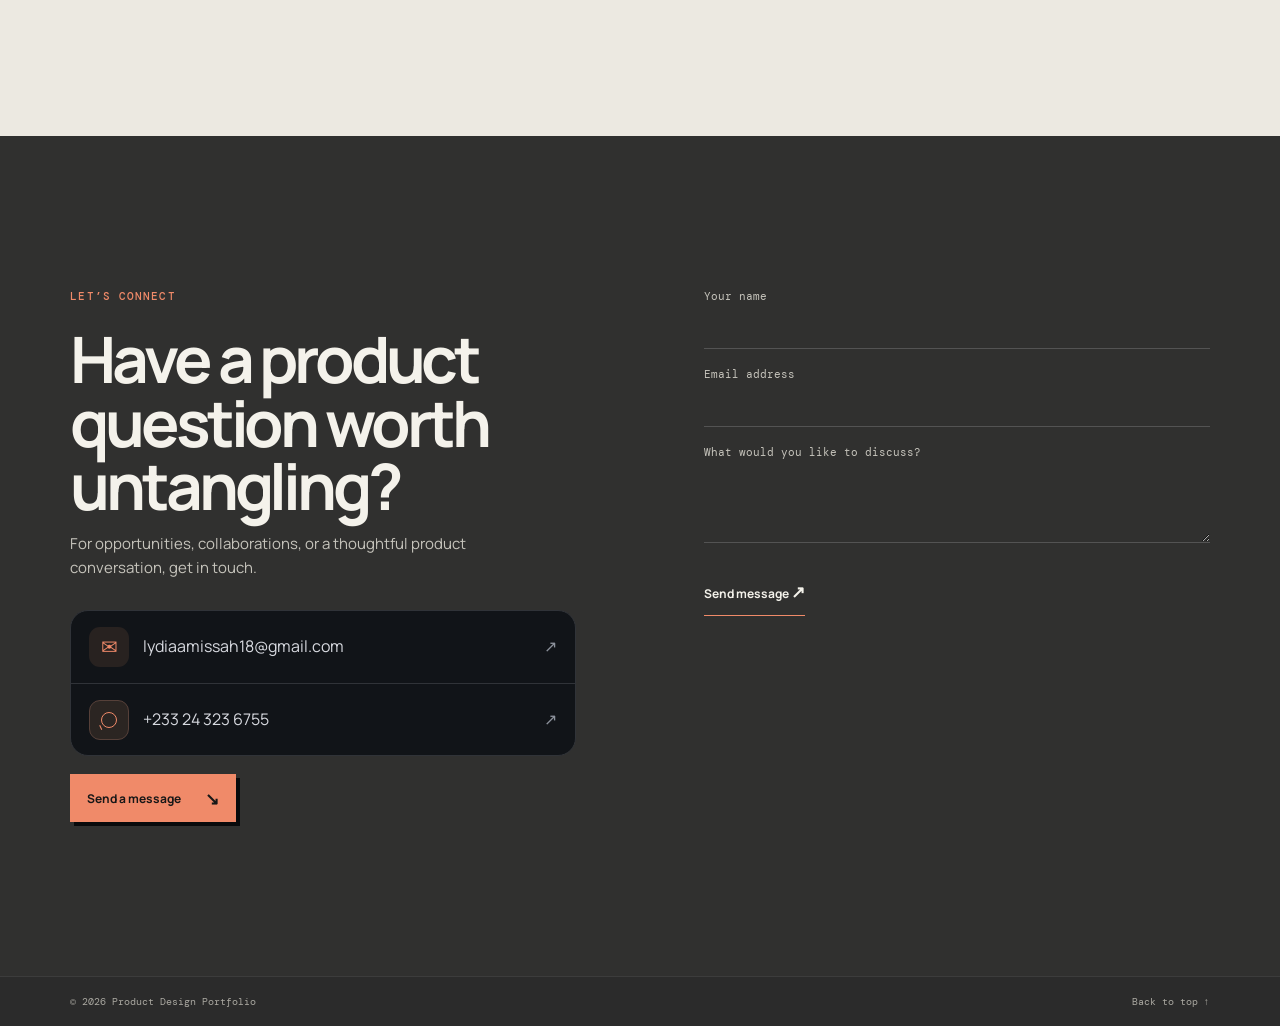
==== commit 8e29de92: "Remove hero object interaction" ====
--- a/index.html
+++ b/index.html
@@ -30,10 +30,6 @@
           <h1>Products that <em>don't need a manual</em>, or a, second thought.</h1>
           <p class="lede">I don't just make things look good - I make them work beautifully. As a UX designer,I turn complex problems into simple,intuitive experiences that users love.</p>
           <div class="hero-actions"><a class="button" href="#work">Selected work <span>↘</span></a><a class="text-link" href="https://drive.google.com/file/d/1zPmy1d26vRxPrmOS3AzMEjlGAGNSc1TD/preview" target="_blank" rel="noopener noreferrer">Preview CV <span>↗</span></a><a class="text-link" href="#contact">Start a conversation <span>↗</span></a></div>
-        </div>
-        <div class="hero-art reveal" aria-hidden="true">
-          <div class="art-window"><div class="art-bar"><i></i><i></i><i></i></div><div class="art-orbit orbit-one"></div><div class="art-orbit orbit-two"></div><div class="art-card art-card-one"><b>01</b><span>Insight</span></div><div class="art-card art-card-two"><b>02</b><span>Intent</span></div><div class="art-dot"></div></div>
-          <p class="art-label">From uncertainty to a useful next step</p>
         </div>
       </section>
 
--- a/styles.css
+++ b/styles.css
@@ -29,6 +29,8 @@
 body{position:relative;isolation:isolate;min-height:100vh;background:linear-gradient(135deg,color-mix(in srgb,var(--paper) 88%,var(--accent) 12%),var(--paper) 44%,color-mix(in srgb,var(--paper) 90%,#a9b8b1 10%));background-attachment:fixed}
 body:before{content:'';position:fixed;inset:0;z-index:-1;pointer-events:none;opacity:.34;background-image:linear-gradient(115deg,transparent 0 48%,color-mix(in srgb,var(--paper) 65%,transparent) 48.2% 48.35%,transparent 48.55%),linear-gradient(color-mix(in srgb,var(--line) 55%,transparent) 1px,transparent 1px),linear-gradient(90deg,color-mix(in srgb,var(--line) 55%,transparent) 1px,transparent 1px);background-size:100% 100%,72px 72px,72px 72px}
 .hero{position:relative;isolation:isolate;overflow:hidden;background:transparent}
+.hero:has(.hero-copy:only-child){display:block;padding-top:clamp(120px,18vh,220px)}
+.hero:has(.hero-copy:only-child) .hero-copy{max-width:980px;margin:0 auto}
 .hero-video{position:fixed;inset:0;z-index:-2;width:100%;height:100%;object-fit:cover;filter:grayscale(1) contrast(1.18) brightness(.42);opacity:.48;pointer-events:none}
 .hero:before{content:'';position:absolute;inset:0;z-index:-1;pointer-events:none;background:radial-gradient(ellipse at 50% 45%,transparent 8%,color-mix(in srgb,var(--paper) 38%,transparent) 100%),linear-gradient(color-mix(in srgb,var(--line) 22%,transparent) 1px,transparent 1px),linear-gradient(90deg,color-mix(in srgb,var(--line) 22%,transparent) 1px,transparent 1px);background-size:100% 100%,60px 60px,60px 60px;opacity:.82}
 .hero-copy{position:relative;z-index:2}
@@ -44,3 +46,10 @@
 @media(prefers-reduced-motion:reduce){.art-window,.hero-copy h1{transform:none!important;transition:none}.art-window:after{display:none}}
 @keyframes status-pulse{50%{opacity:.45;box-shadow:0 0 0 8px color-mix(in srgb,var(--accent) 6%,transparent)}}
 @media(prefers-reduced-motion:reduce){.status-dot{animation:none}}
+.dark{background:#151515}
+.dark .hero,.dark .section:not(.contact):not(.about-section),.dark .about-section,.dark .contact,.dark footer{background:#151515}
+.dark .hero-video{opacity:.14}
+.dark .contact{color:var(--ink)}
+.dark footer{border-color:#303030;color:var(--muted)}
+.dark .contact-copy p:not(.eyebrow),.dark .contact-form label{color:var(--muted)}
+.dark .contact-form input,.dark .contact-form textarea{color:var(--ink);border-color:#454545}
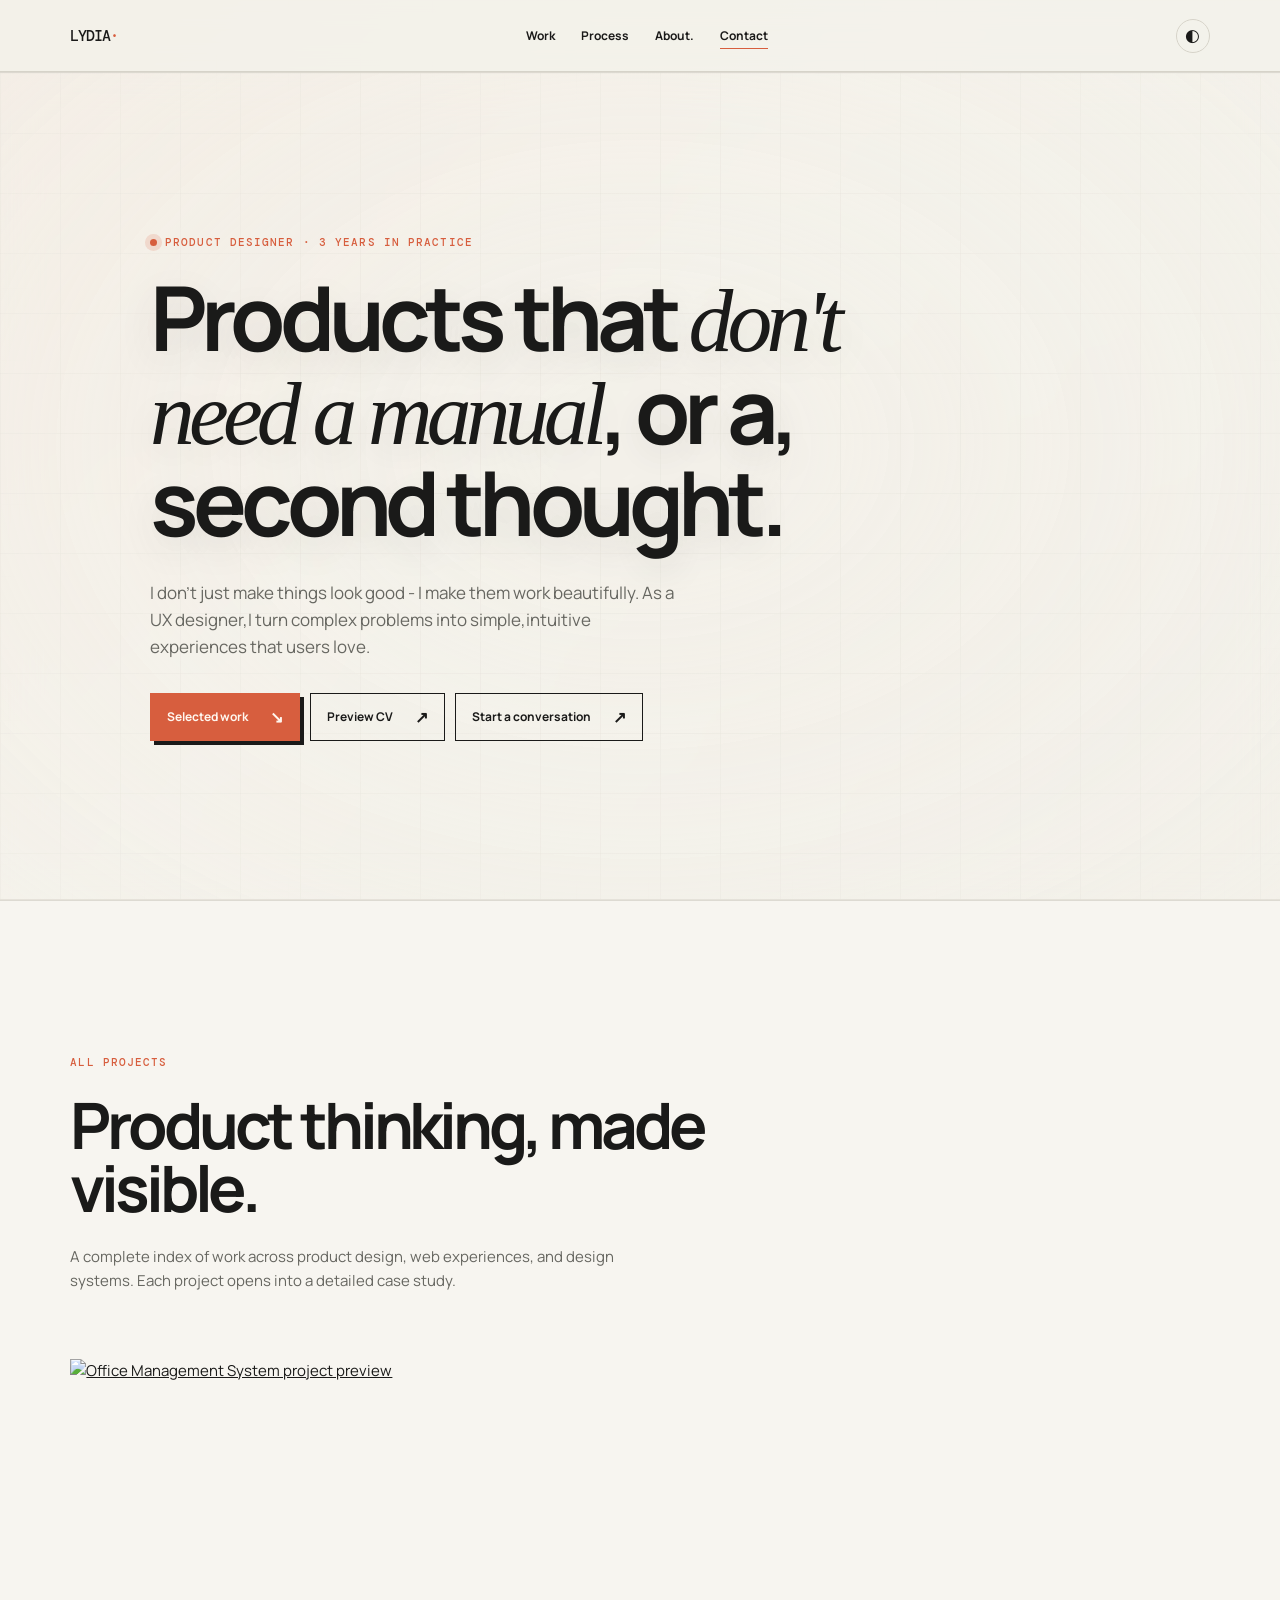
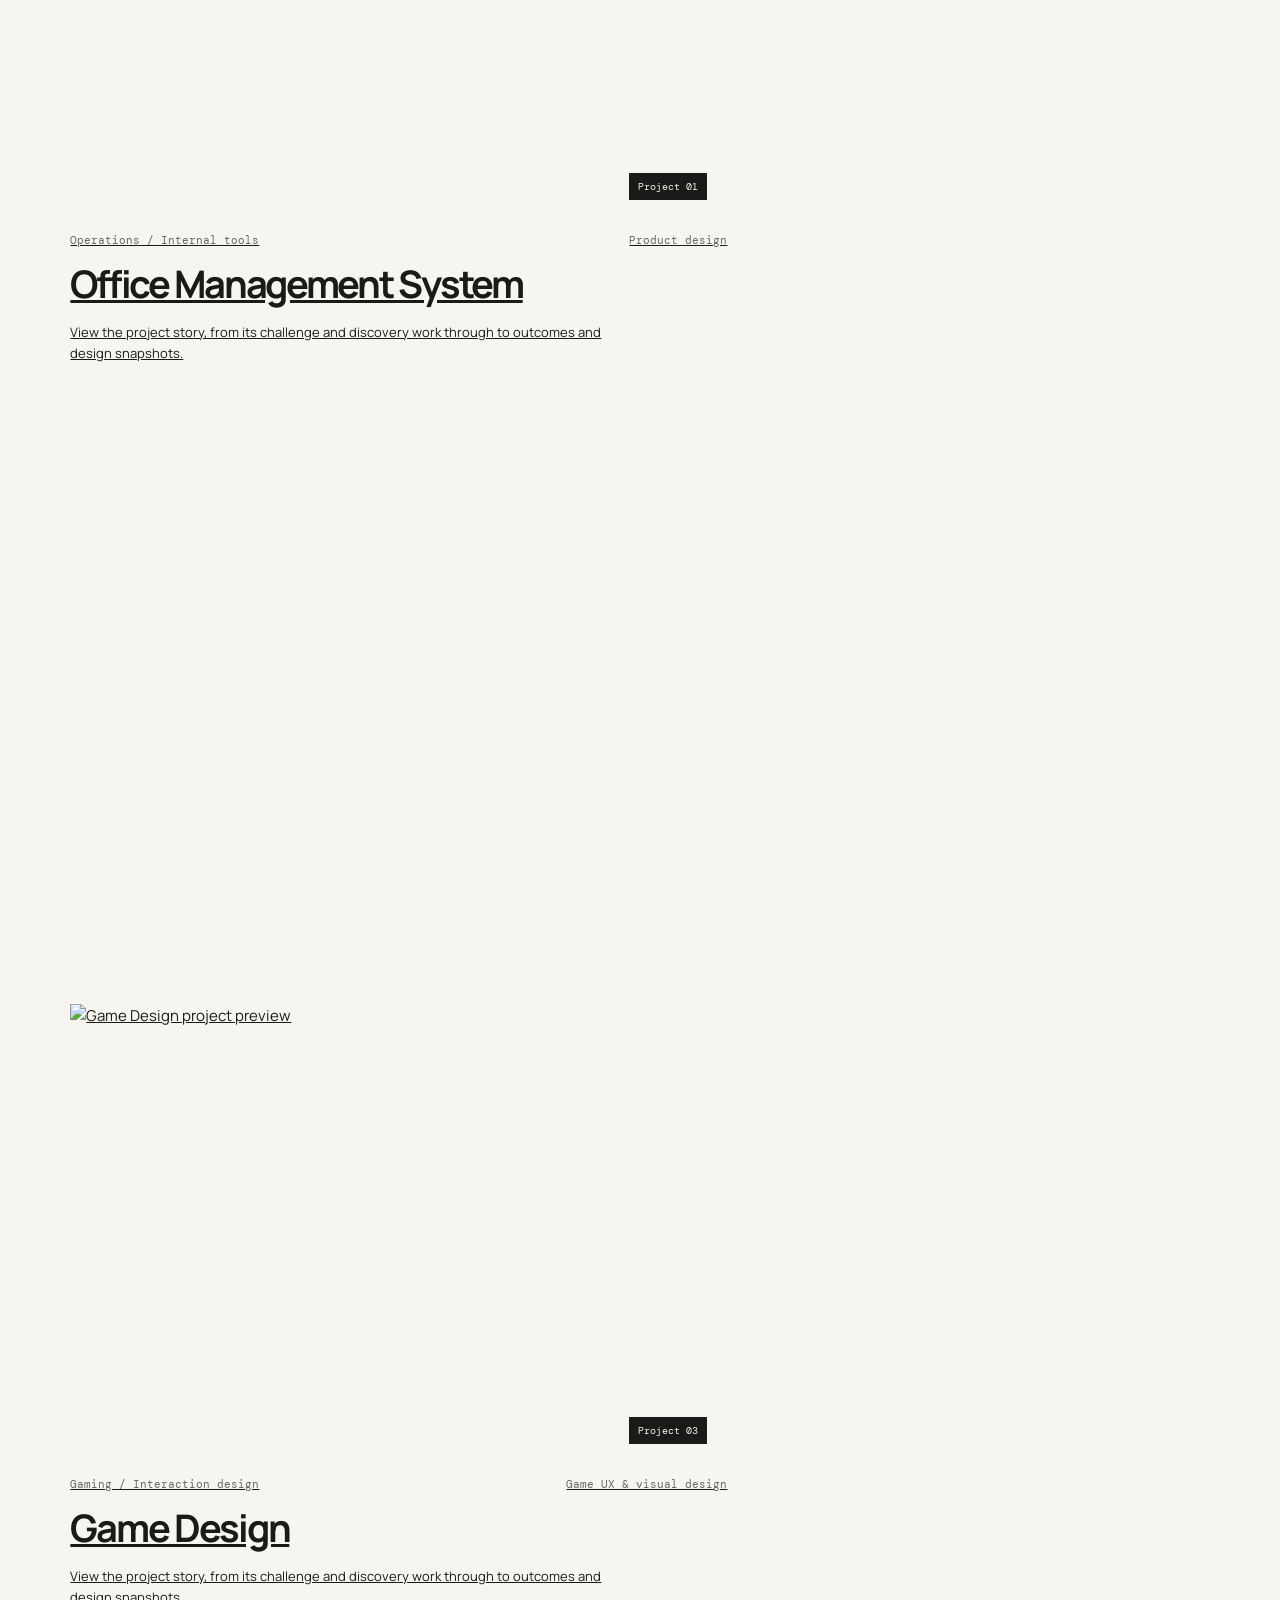
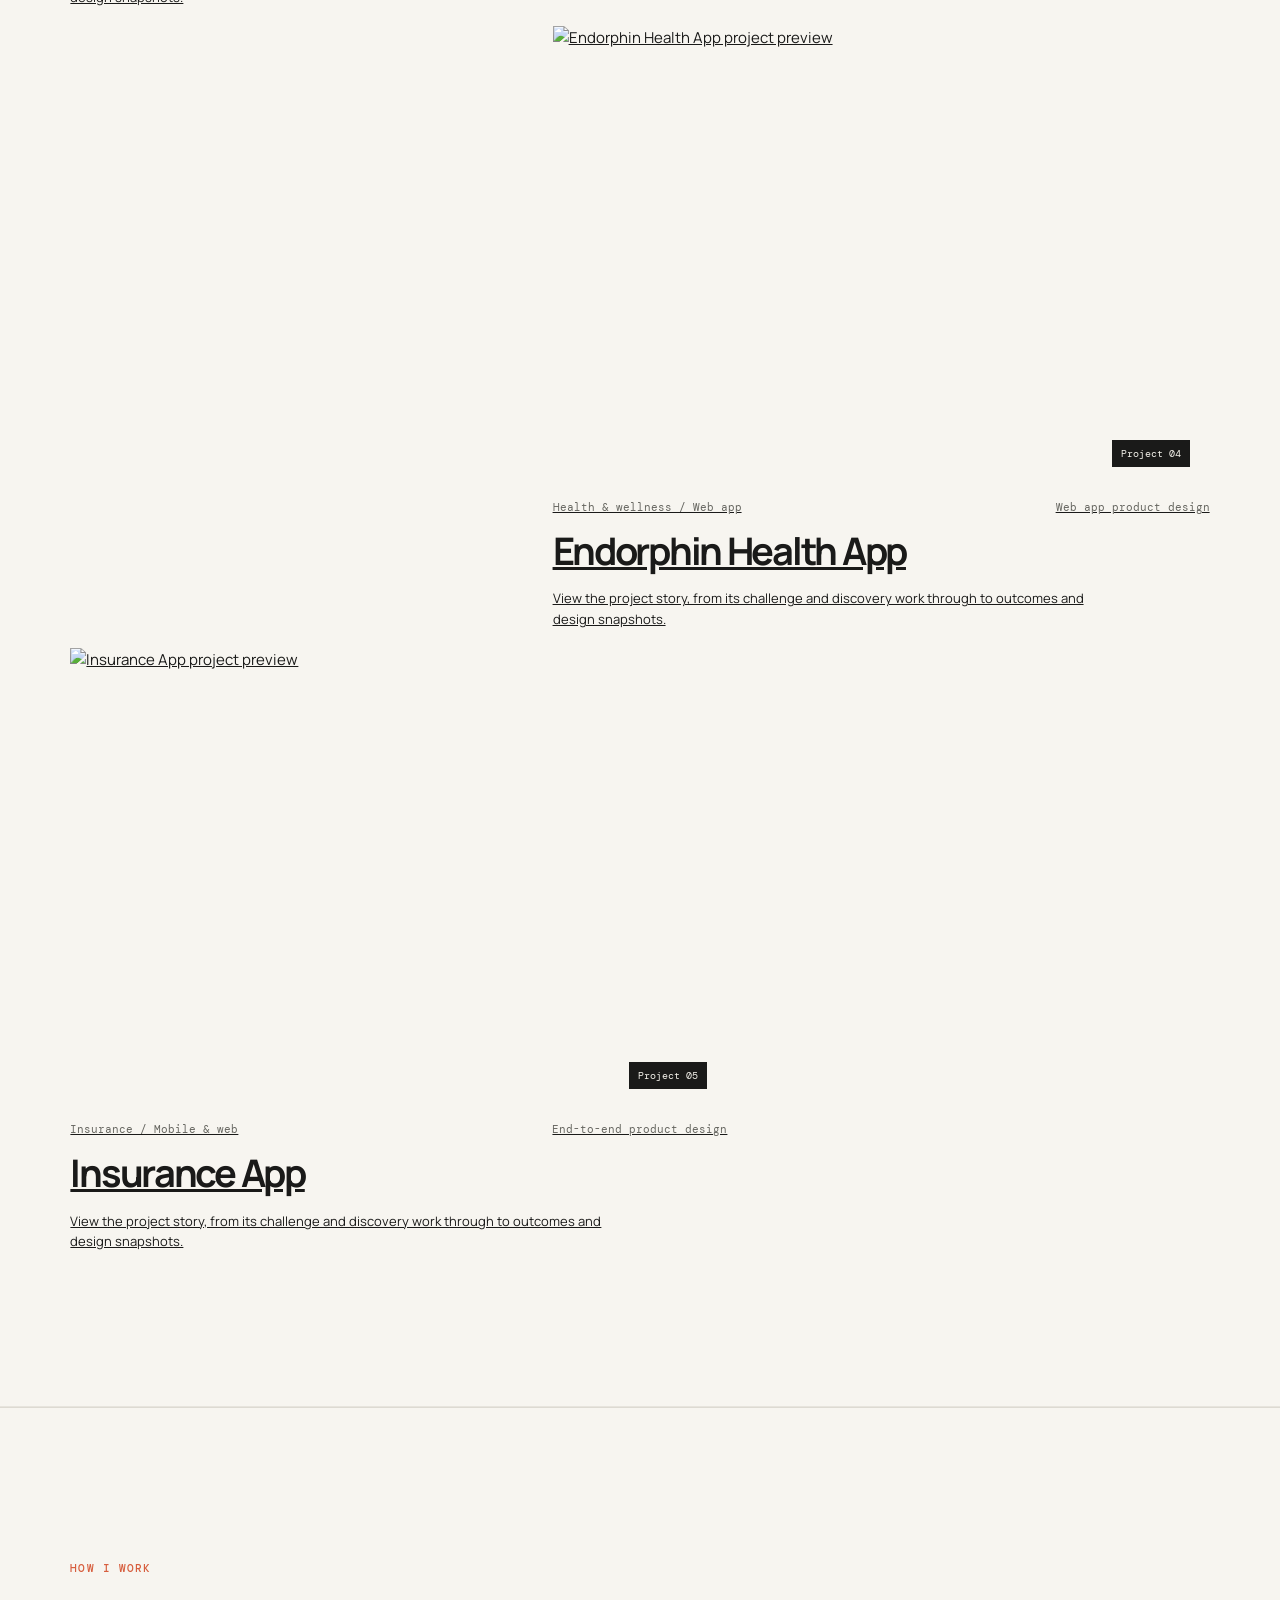
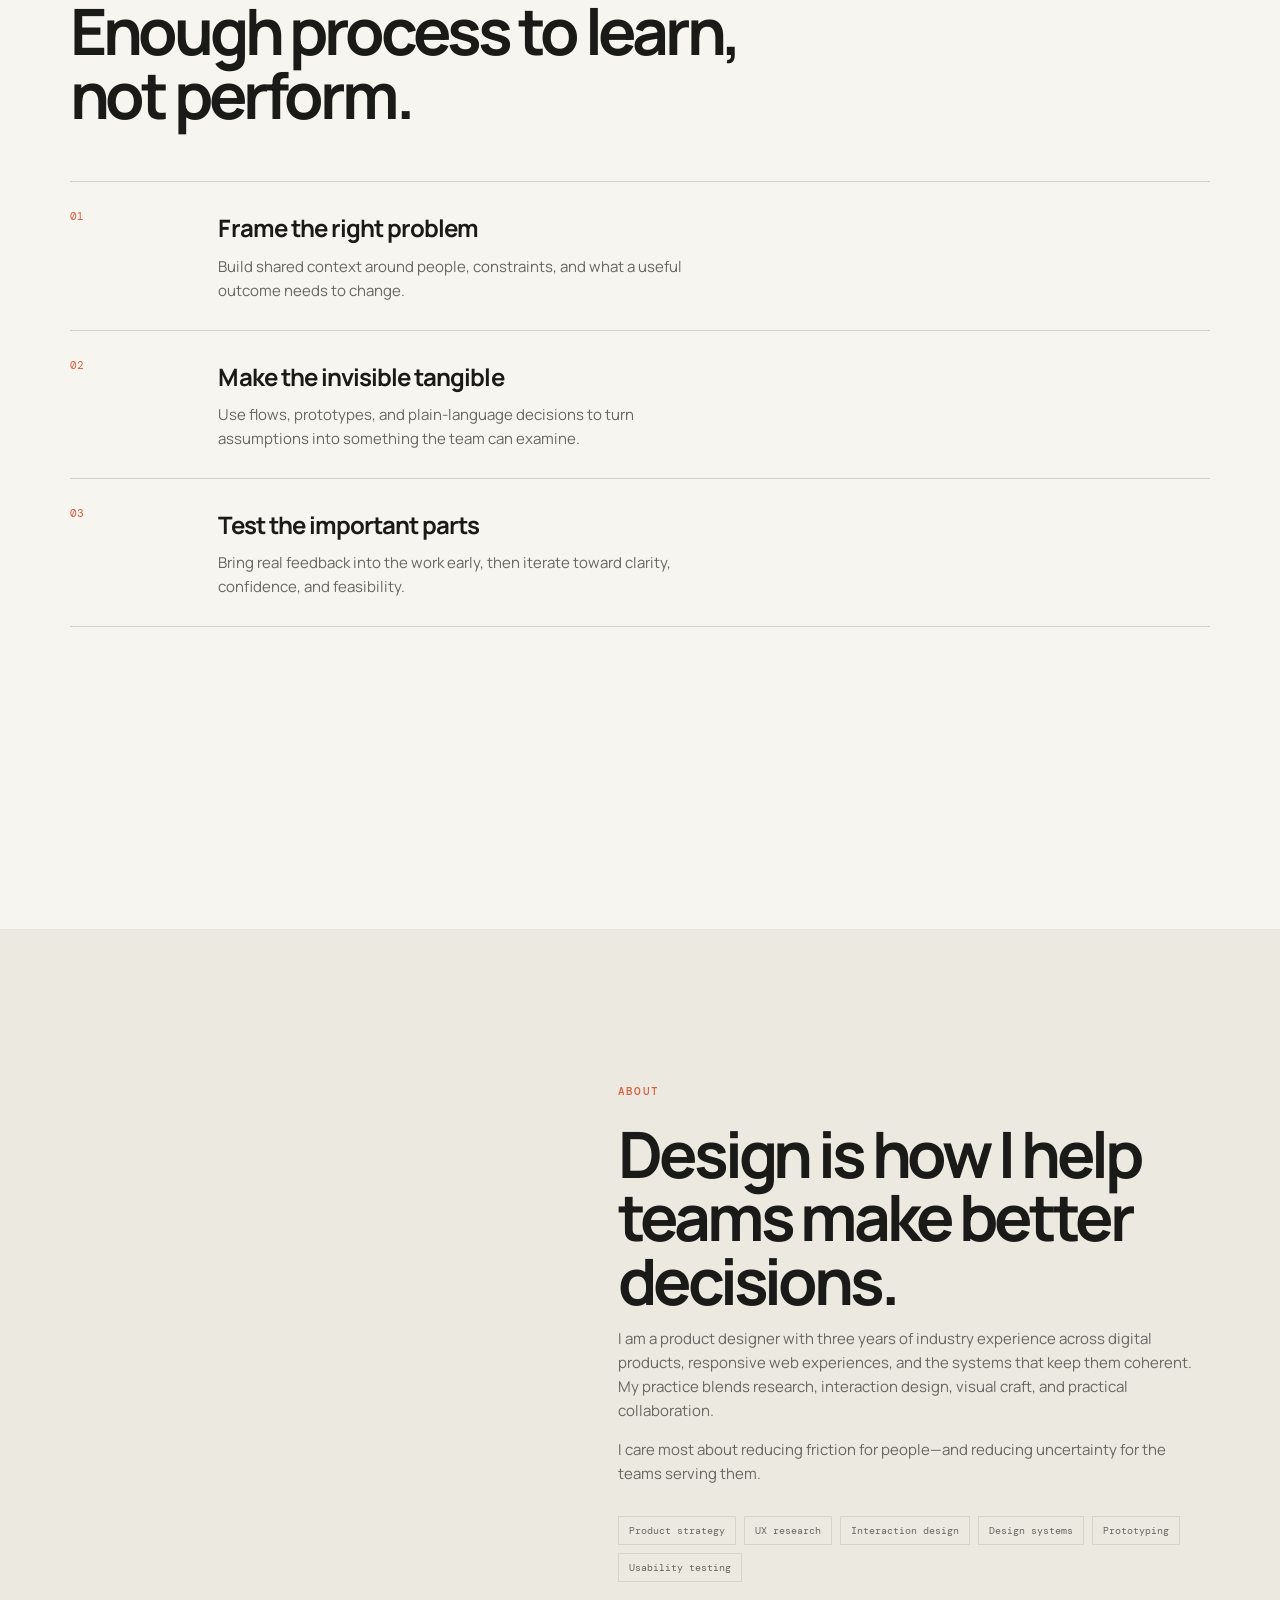
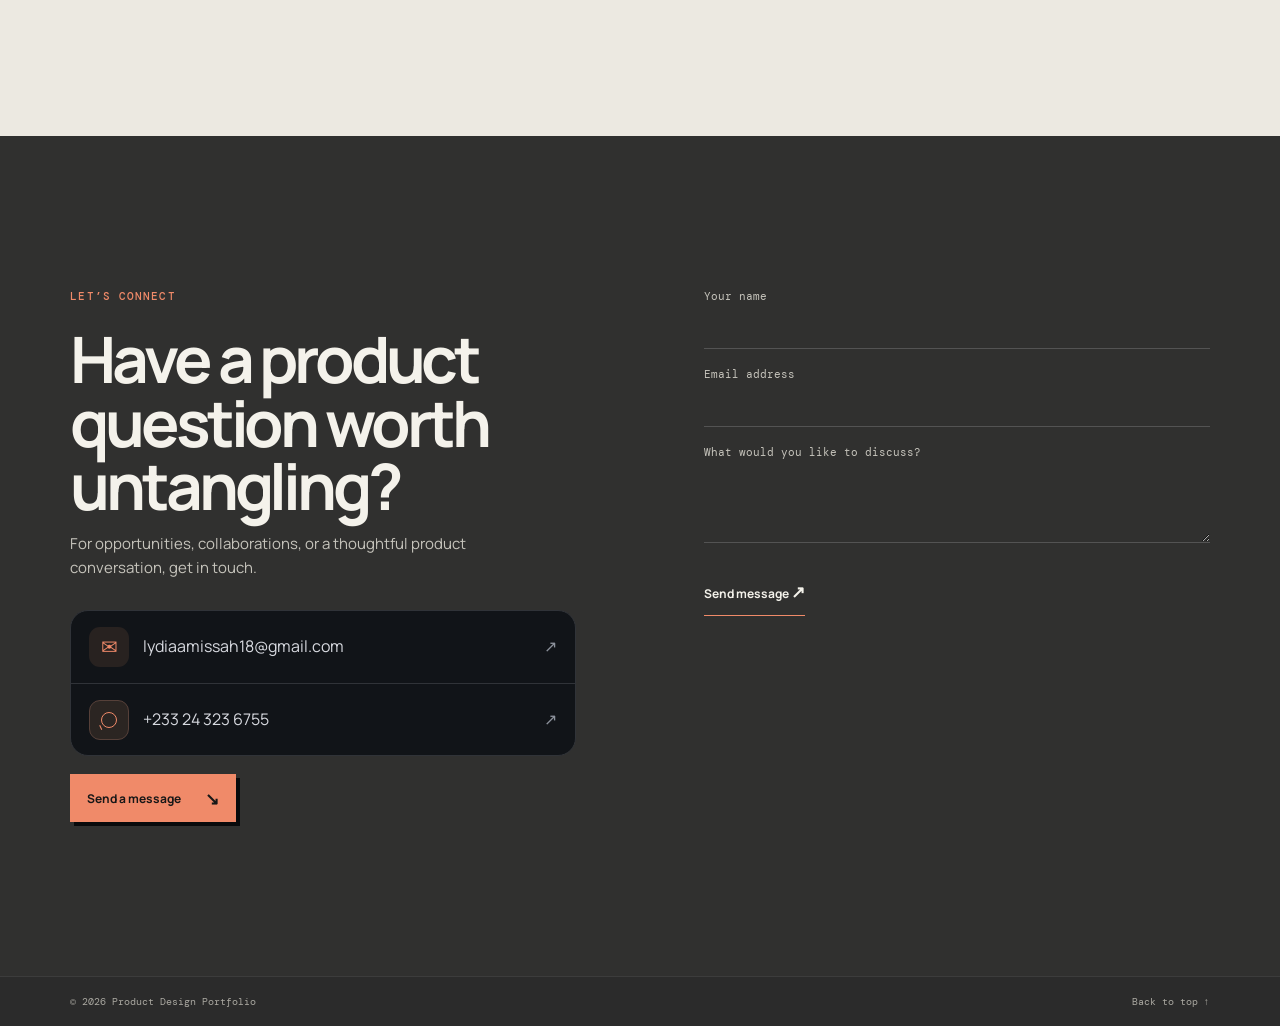
==== commit ef39ca56: "Update CV preview link" ====
--- a/index.html
+++ b/index.html
@@ -29,7 +29,7 @@
           <p class="eyebrow"><span class="status-dot" aria-hidden="true"></span>Product designer · 3 years in practice</p>
           <h1>Products that <em>don't need a manual</em>, or a, second thought.</h1>
           <p class="lede">I don't just make things look good - I make them work beautifully. As a UX designer,I turn complex problems into simple,intuitive experiences that users love.</p>
-          <div class="hero-actions"><a class="button" href="#work">Selected work <span>↘</span></a><a class="text-link" href="https://drive.google.com/file/d/1zPmy1d26vRxPrmOS3AzMEjlGAGNSc1TD/preview" target="_blank" rel="noopener noreferrer">Preview CV <span>↗</span></a><a class="text-link" href="#contact">Start a conversation <span>↗</span></a></div>
+          <div class="hero-actions"><a class="button" href="#work">Selected work <span>↘</span></a><a class="text-link" href="https://drive.google.com/file/d/1CMz4rTAh5YX6iXk1G0IZSeg0lPITx2-h/preview" target="_blank" rel="noopener noreferrer">Preview CV <span>↗</span></a><a class="text-link" href="#contact">Start a conversation <span>↗</span></a></div>
         </div>
       </section>
 
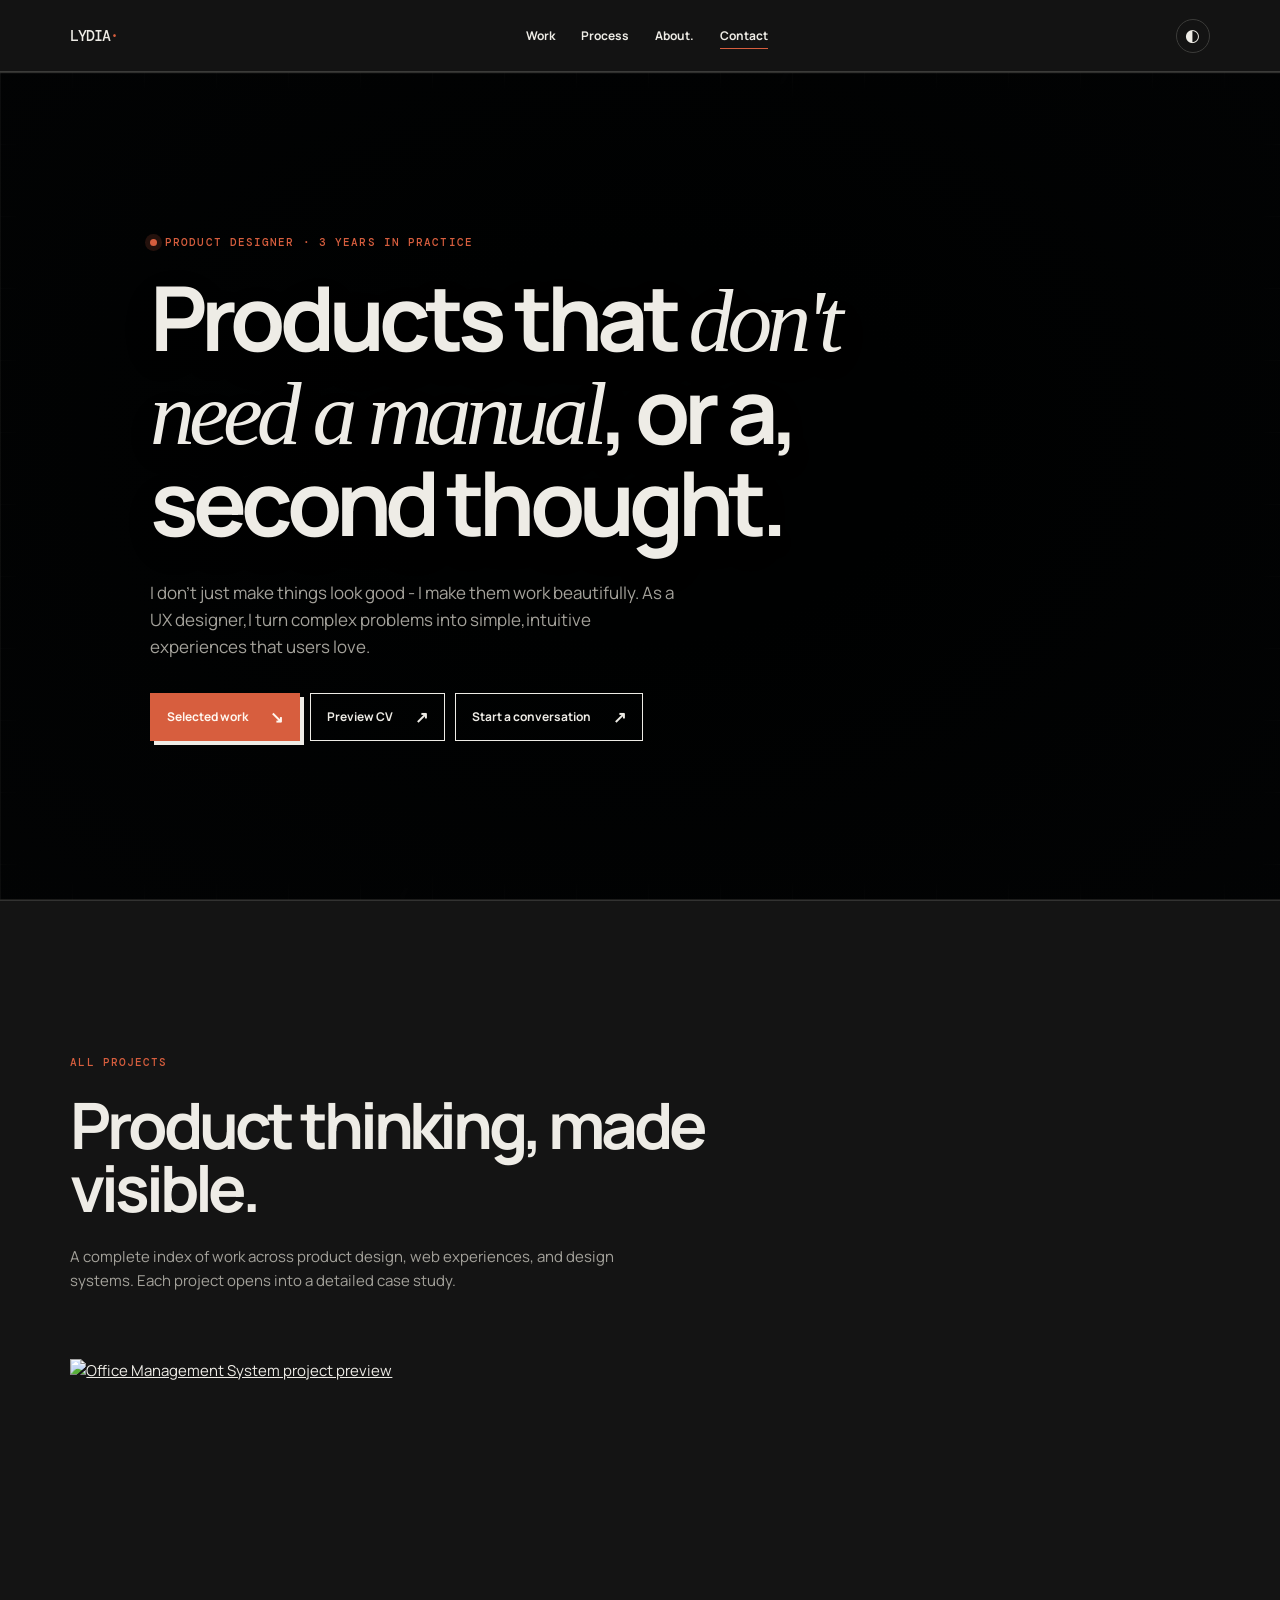
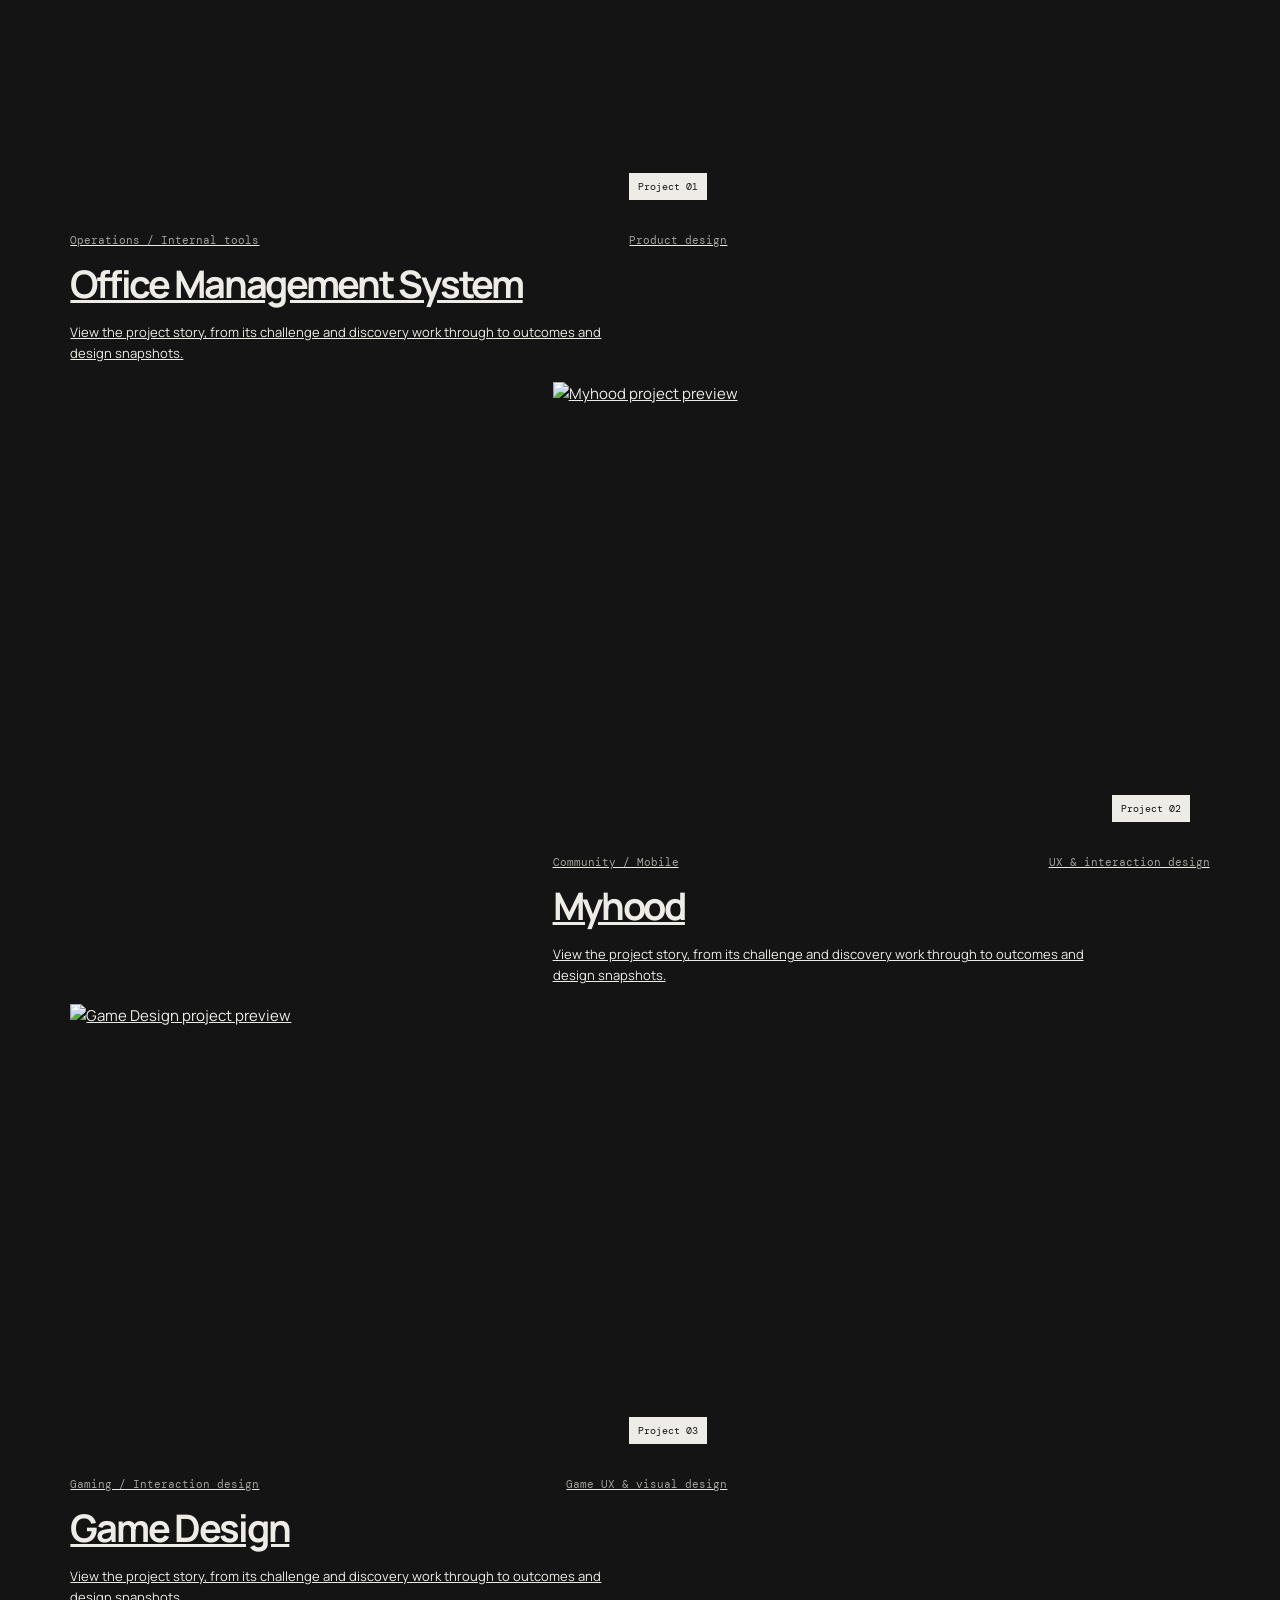
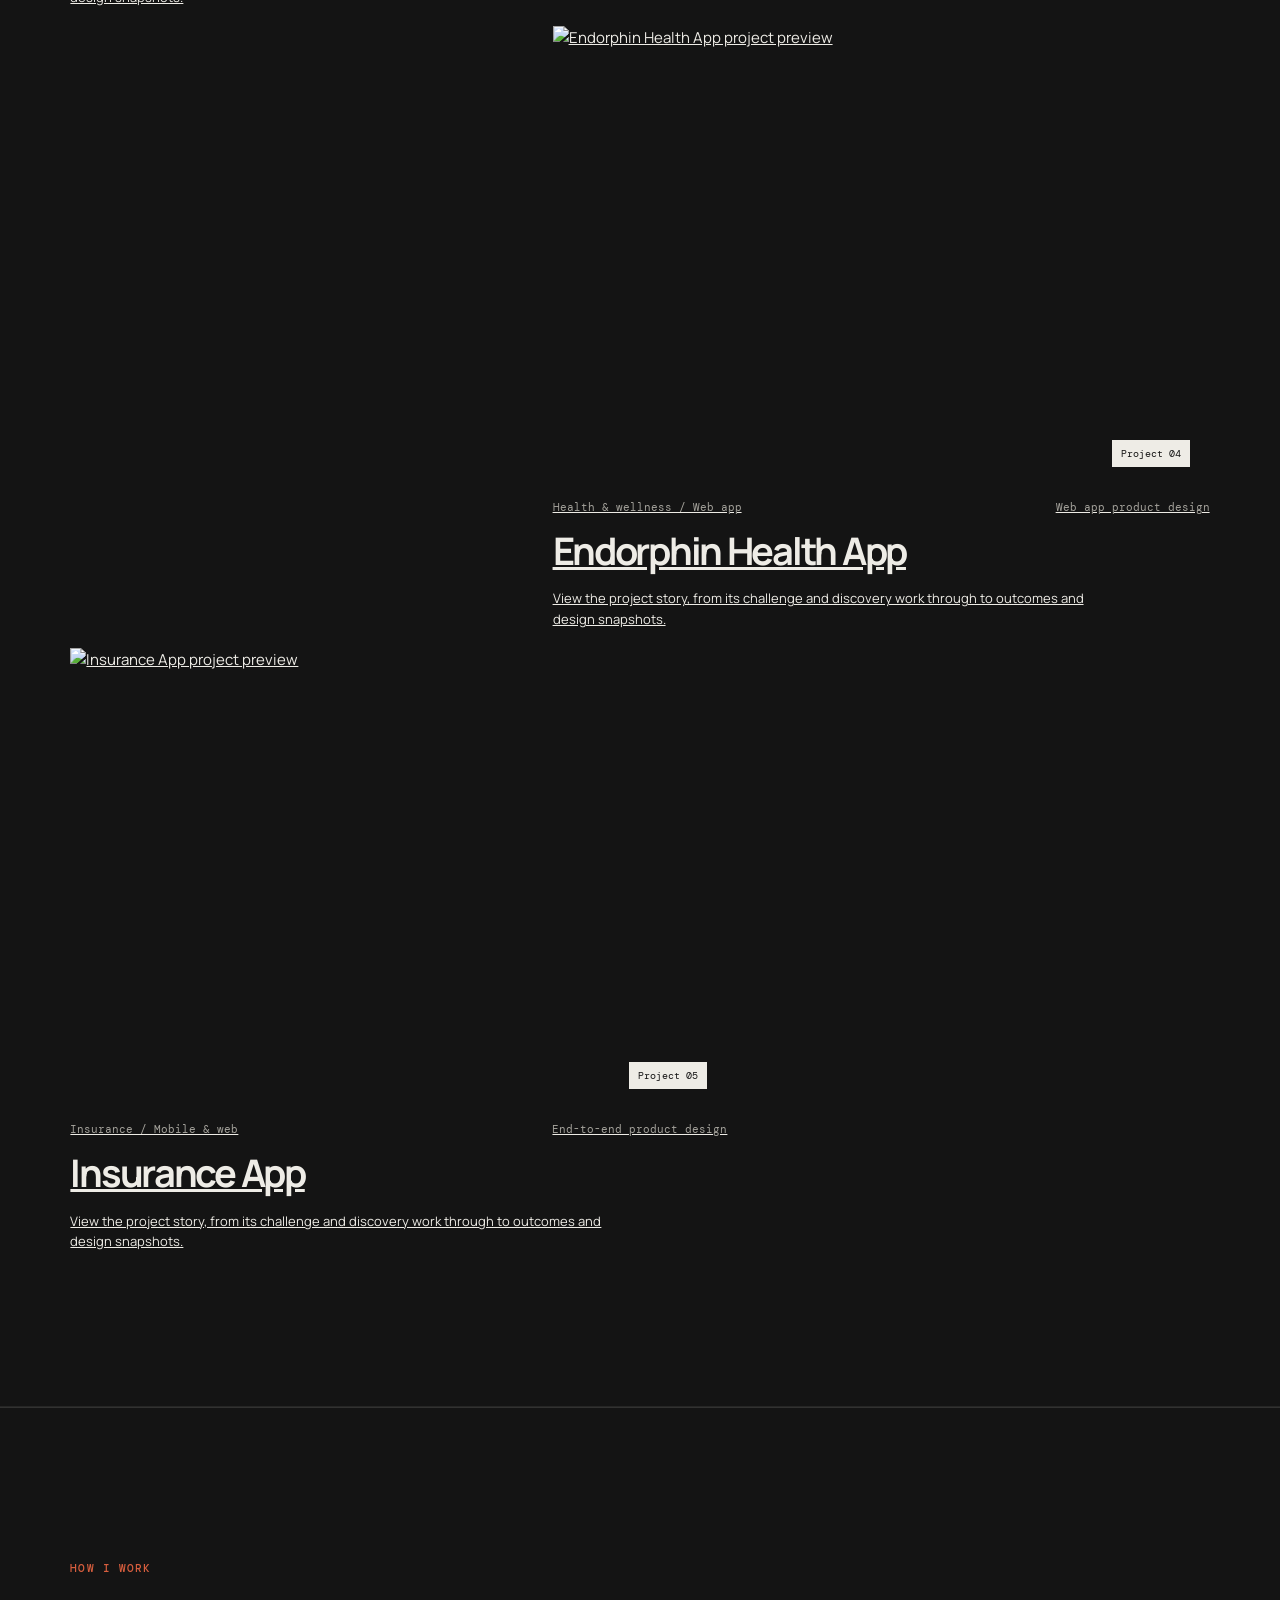
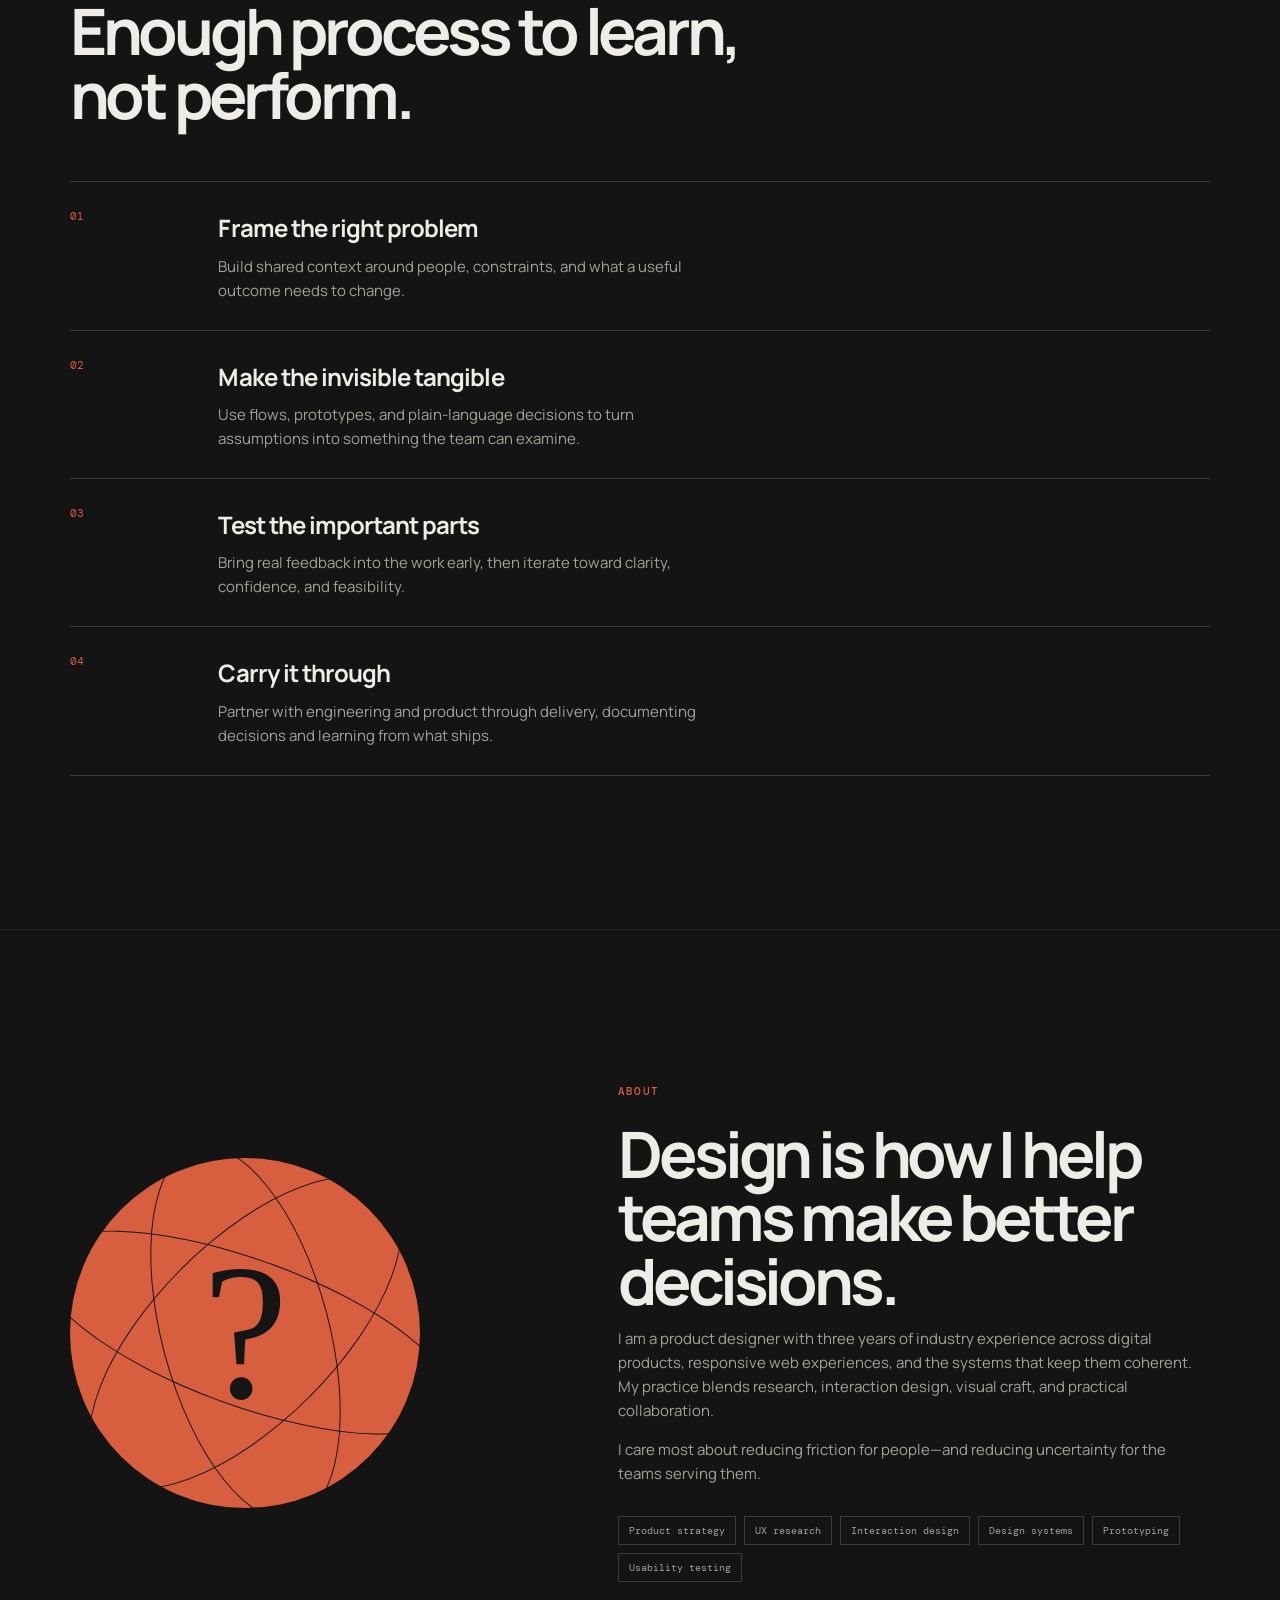
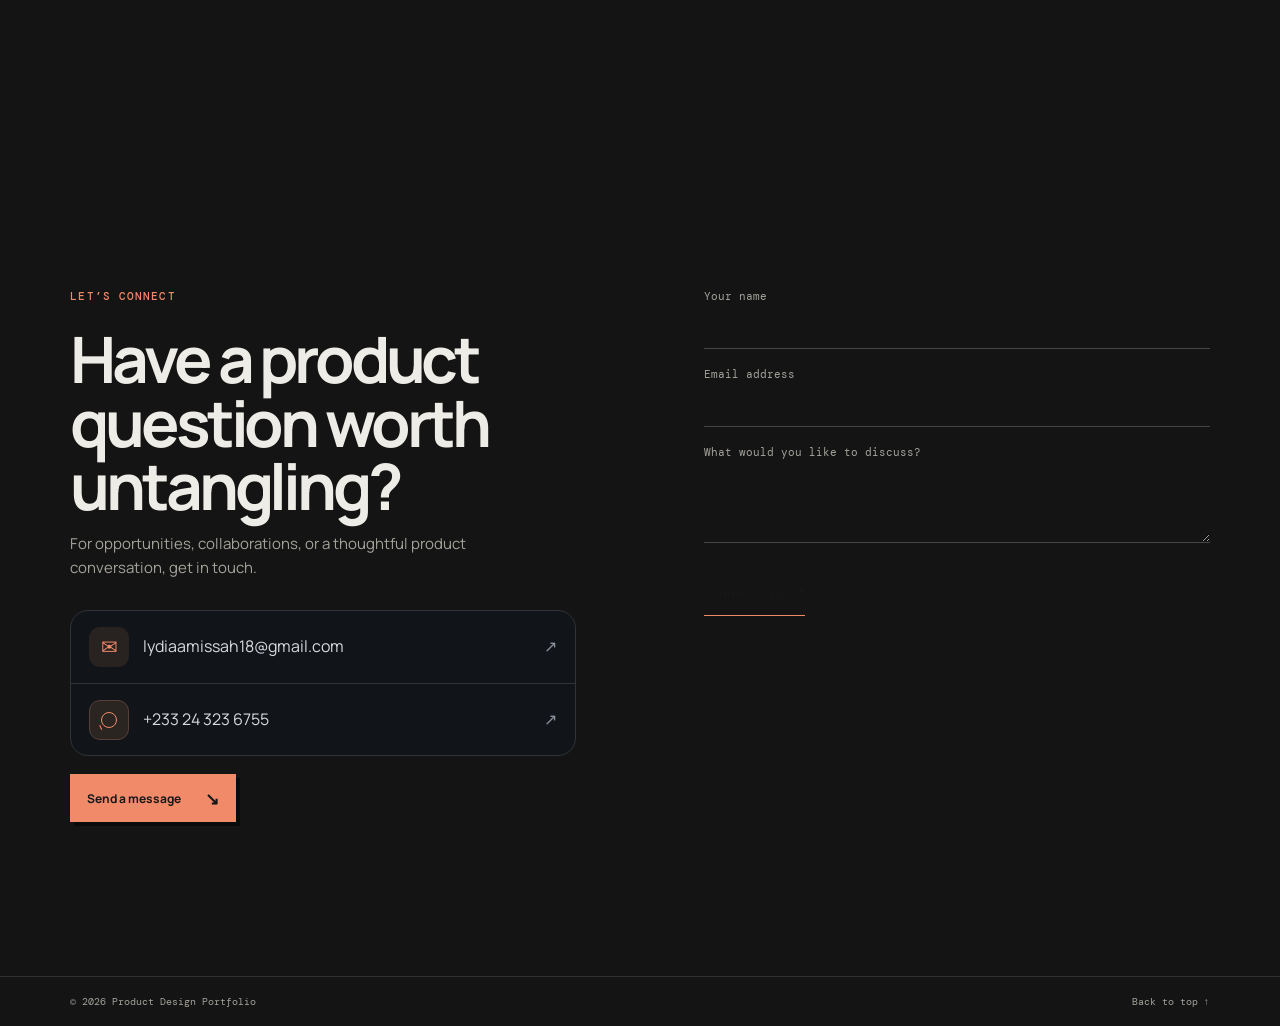
==== commit 0d305bcf: "Update portfolio theme and hero" ====
--- a/index.html
+++ b/index.html
@@ -16,9 +16,10 @@
     <div class="cursor-glow" aria-hidden="true"></div>
     <header class="site-header">
       <a class="wordmark" href="#top" aria-label="Portfolio home">LYDIA<span>·</span></a>
-      <nav aria-label="Primary navigation">
+      <nav id="primary-nav" aria-label="Primary navigation">
         <a href="#work">Work</a><a href="#process">Process</a><a href="#about">About.</a><a href="#contact">Contact</a>
       </nav>
+      <button class="nav-toggle" type="button" aria-label="Open navigation" aria-expanded="false" aria-controls="primary-nav"><span></span><span></span></button>
       <button class="theme-toggle" type="button" aria-label="Switch colour theme"><span aria-hidden="true">◐</span></button>
     </header>
 
--- a/styles.css
+++ b/styles.css
@@ -9,7 +9,6 @@
 .hero-actions .text-link:hover,.hero-actions .text-link:focus-visible{background:var(--ink);border-color:var(--ink);color:var(--paper);transform:translateY(-2px)}
 .hero-actions .text-link span,.hero-actions .button span{font-size:16px;line-height:1}
 @media(max-width:620px){.hero-actions{align-items:stretch}.hero-actions .button,.hero-actions .text-link{flex:1 1 100%}}
-
 .contact-channels{margin:30px 0 18px;border:1px solid #303338;border-radius:18px;overflow:hidden;background:#111418}
 .contact-channel{display:grid;grid-template-columns:40px 1fr 18px;align-items:center;gap:14px;min-height:72px;padding:10px 18px;color:#d7d9df;text-decoration:none;transition:background .2s,color .2s}
 .contact-channel+.contact-channel{border-top:1px solid #303338}
@@ -31,12 +30,11 @@
 .hero{position:relative;isolation:isolate;overflow:hidden;background:transparent}
 .hero:has(.hero-copy:only-child){display:block;padding-top:clamp(120px,18vh,220px)}
 .hero:has(.hero-copy:only-child) .hero-copy{max-width:980px;margin:0 auto}
-.hero-video{position:fixed;inset:0;z-index:-2;width:100%;height:100%;object-fit:cover;filter:grayscale(1) contrast(1.18) brightness(.42);opacity:.48;pointer-events:none}
+.hero-video{position:fixed;inset:-2%;z-index:-2;width:104%;height:104%;object-fit:cover;filter:grayscale(1) contrast(1.18) brightness(.42);opacity:.48;pointer-events:none}
 .hero:before{content:'';position:absolute;inset:0;z-index:-1;pointer-events:none;background:radial-gradient(ellipse at 50% 45%,transparent 8%,color-mix(in srgb,var(--paper) 38%,transparent) 100%),linear-gradient(color-mix(in srgb,var(--line) 22%,transparent) 1px,transparent 1px),linear-gradient(90deg,color-mix(in srgb,var(--line) 22%,transparent) 1px,transparent 1px);background-size:100% 100%,60px 60px,60px 60px;opacity:.82}
 .hero-copy{position:relative;z-index:2}
 .hero-copy h1{position:relative;transform:translate3d(var(--heading-x,0px),var(--heading-y,0px),0);transition:transform .18s ease-out;text-shadow:0 12px 38px #00000018}
 .status-dot{display:inline-block;width:7px;height:7px;margin-right:8px;border-radius:50%;background:var(--accent);box-shadow:0 0 0 5px color-mix(in srgb,var(--accent) 16%,transparent);animation:status-pulse 2s ease-in-out infinite}
-.hero-art{position:relative;z-index:2}
 .section:not(.contact):not(.about-section){background:color-mix(in srgb,var(--paper) 72%,transparent);backdrop-filter:blur(18px) saturate(115%);border-top:1px solid color-mix(in srgb,var(--line) 78%,transparent);border-bottom:1px solid color-mix(in srgb,var(--line) 48%,transparent)}
 .about-section{background:color-mix(in srgb,var(--panel) 76%,transparent);backdrop-filter:blur(18px) saturate(115%)}
 .contact{background:color-mix(in srgb,var(--inverse) 90%,transparent);backdrop-filter:blur(18px) saturate(112%)}
@@ -45,11 +43,27 @@
 .art-window:after{content:'';position:absolute;inset:0;pointer-events:none;background:radial-gradient(circle at var(--mouse-x,50%) var(--mouse-y,50%),color-mix(in srgb,var(--accent) 18%,transparent),transparent 30%);mix-blend-mode:screen;opacity:.8;transition:background .18s ease-out}
 @media(prefers-reduced-motion:reduce){.art-window,.hero-copy h1{transform:none!important;transition:none}.art-window:after{display:none}}
 @keyframes status-pulse{50%{opacity:.45;box-shadow:0 0 0 8px color-mix(in srgb,var(--accent) 6%,transparent)}}
+@keyframes spin{to{transform:rotate(322deg)}}
+@keyframes reverse{to{transform:rotate(-325deg)}}
+@keyframes float{50%{transform:translateY(-9px)}}
 @media(prefers-reduced-motion:reduce){.status-dot{animation:none}}
 .dark{background:#151515}
-.dark .hero,.dark .section:not(.contact):not(.about-section),.dark .about-section,.dark .contact,.dark footer{background:#151515}
-.dark .hero-video{opacity:.14}
+.dark .hero,.dark .section:not(.contact):not(.about-section),.dark .about-section,.dark .contact,.dark footer{background:rgba(21,21,21,.78)}
+.dark .hero-video{opacity:.28}
 .dark .contact{color:var(--ink)}
 .dark footer{border-color:#303030;color:var(--muted)}
 .dark .contact-copy p:not(.eyebrow),.dark .contact-form label{color:var(--muted)}
 .dark .contact-form input,.dark .contact-form textarea{color:var(--ink);border-color:#454545}
+@media(prefers-reduced-motion:reduce){.hero-video{transform:scale(1.04);transition:none}}
+
+.nav-toggle{display:none}
+@media(max-width:700px){.nav-toggle{display:grid;place-content:center;gap:5px;width:38px;height:38px;border:1px solid var(--line);background:transparent;color:inherit;cursor:pointer}.nav-toggle span{display:block;width:15px;height:1px;background:currentColor;transition:transform .2s}.nav-toggle[aria-expanded="true"] span:first-child{transform:translateY(3px) rotate(45deg)}.nav-toggle[aria-expanded="true"] span:last-child{transform:translateY(-3px) rotate(-45deg)}.site-header nav{position:absolute;top:calc(100% + 1px);right:22px;left:22px;display:grid;gap:0;padding:5px 18px;border:1px solid rgba(255,255,255,.14);background:rgba(7,8,10,.97);box-shadow:0 18px 42px #0008;opacity:0;visibility:hidden;transform:translateY(-8px);transition:opacity .2s,transform .2s,visibility .2s;z-index:20}.site-header nav.is-open{opacity:1;visibility:visible;transform:translateY(0)}.site-header nav a,.site-header nav a:nth-child(2),.site-header nav a:nth-child(3){display:block;padding:13px 0;border-bottom:1px solid rgba(255,255,255,.1);color:#f8fafc;font:500 11px var(--mono);text-transform:uppercase;letter-spacing:.08em}.site-header nav a:last-child{border-bottom:0}.metrics-bar{grid-template-columns:1fr;gap:0;padding:8px 22px}.metric-item{justify-content:flex-start;padding:15px 0}.metric-item+.metric-item{border-top:1px solid rgba(255,255,255,.1)}.demo-trigger{flex:1 1 100%;justify-content:center}}
+@media(prefers-reduced-motion:reduce){.nav-toggle span{transition:none}}
+.orbit-two{animation:counter-orbit 11s linear infinite}
+@keyframes counter-orbit{to{transform:rotate(-325deg)}}
+.hero-video{inset:0;width:100%;height:100%;object-fit:contain;background:#07080a;filter:grayscale(1) contrast(1.55) brightness(.72);opacity:.96}
+.dark .hero{background:rgba(21,21,21,.48)}
+.dark .hero-video{opacity:.96;filter:grayscale(1) contrast(1.55) brightness(.72)}
+.dark .hero.section:not(.contact):not(.about-section){background:rgba(7,8,10,.12)}
+.dark .hero:before{background:radial-gradient(ellipse at 50% 45%,transparent 30%,rgba(7,8,10,.32) 100%),linear-gradient(rgba(255,255,255,.04) 1px,transparent 1px),linear-gradient(90deg,rgba(255,255,255,.04) 1px,transparent 1px);opacity:1}
+@media(prefers-reduced-motion:reduce){.hero-video{transform:none}}
